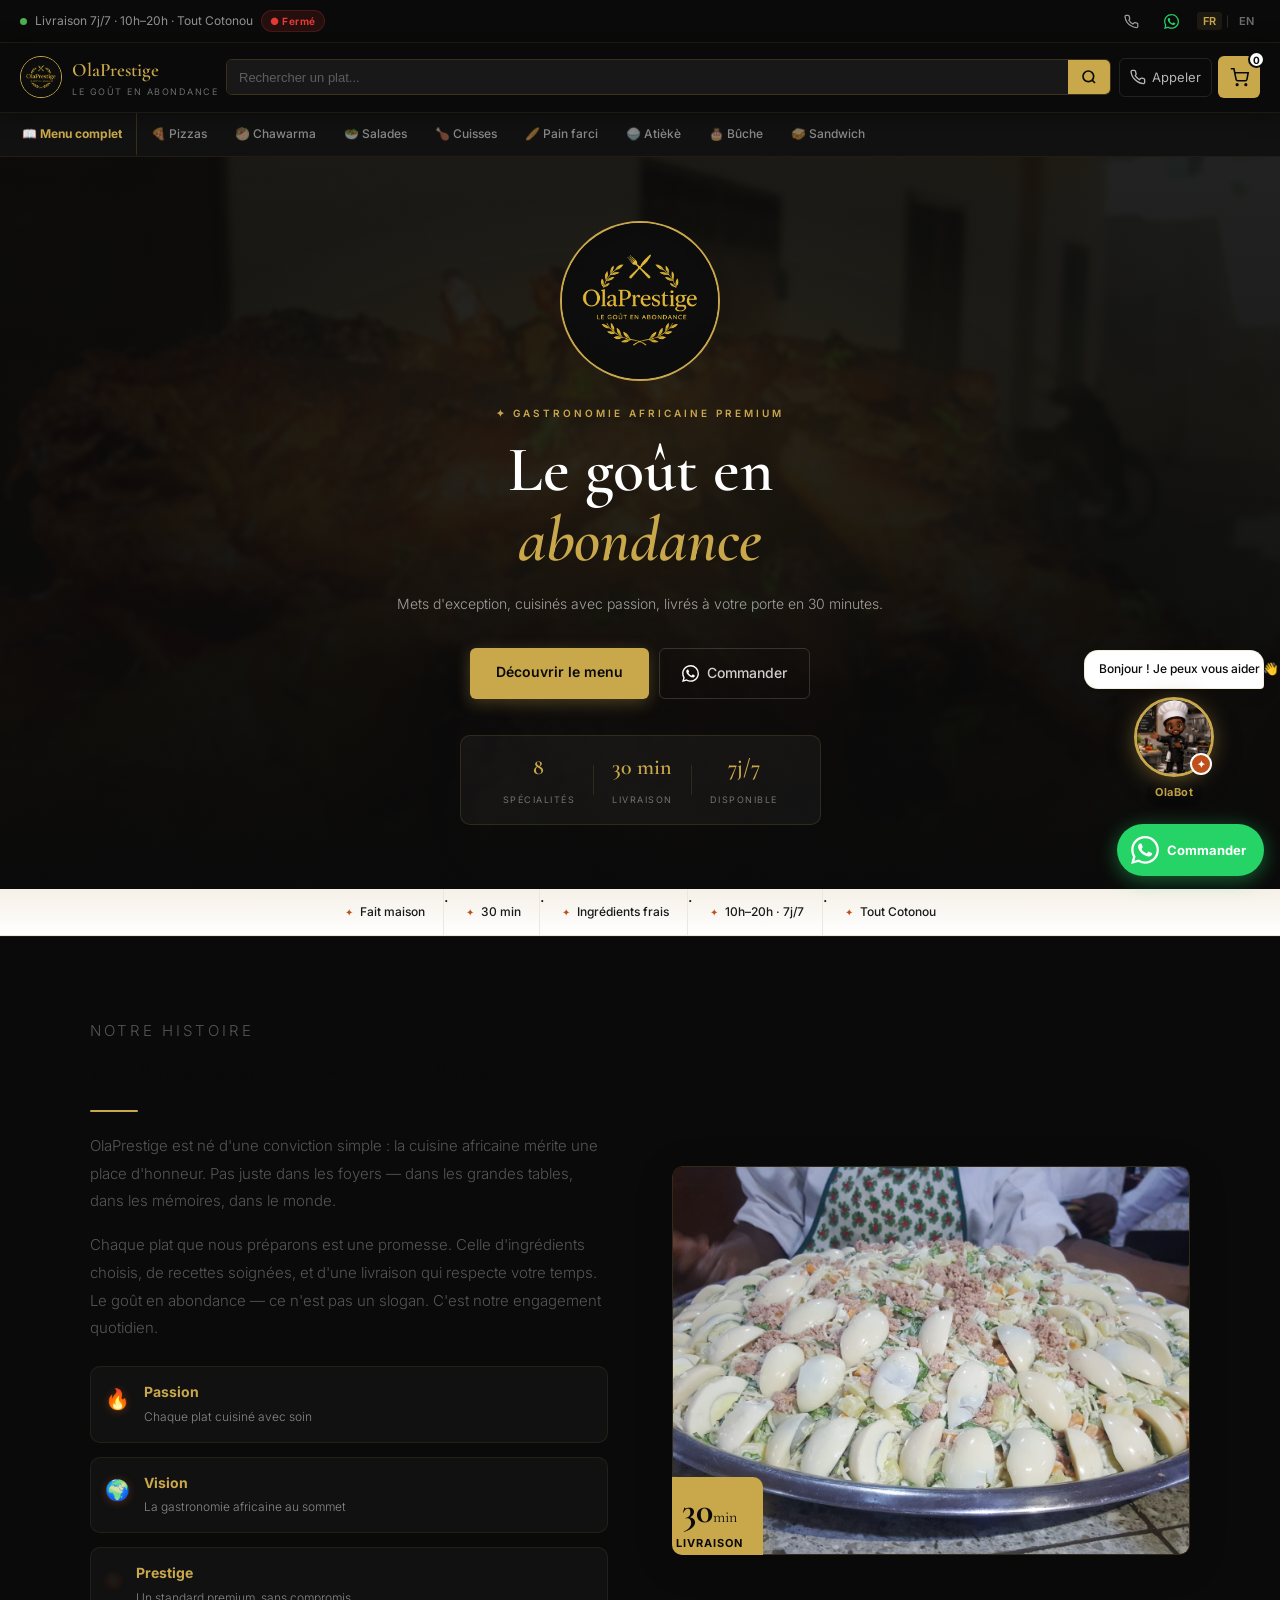
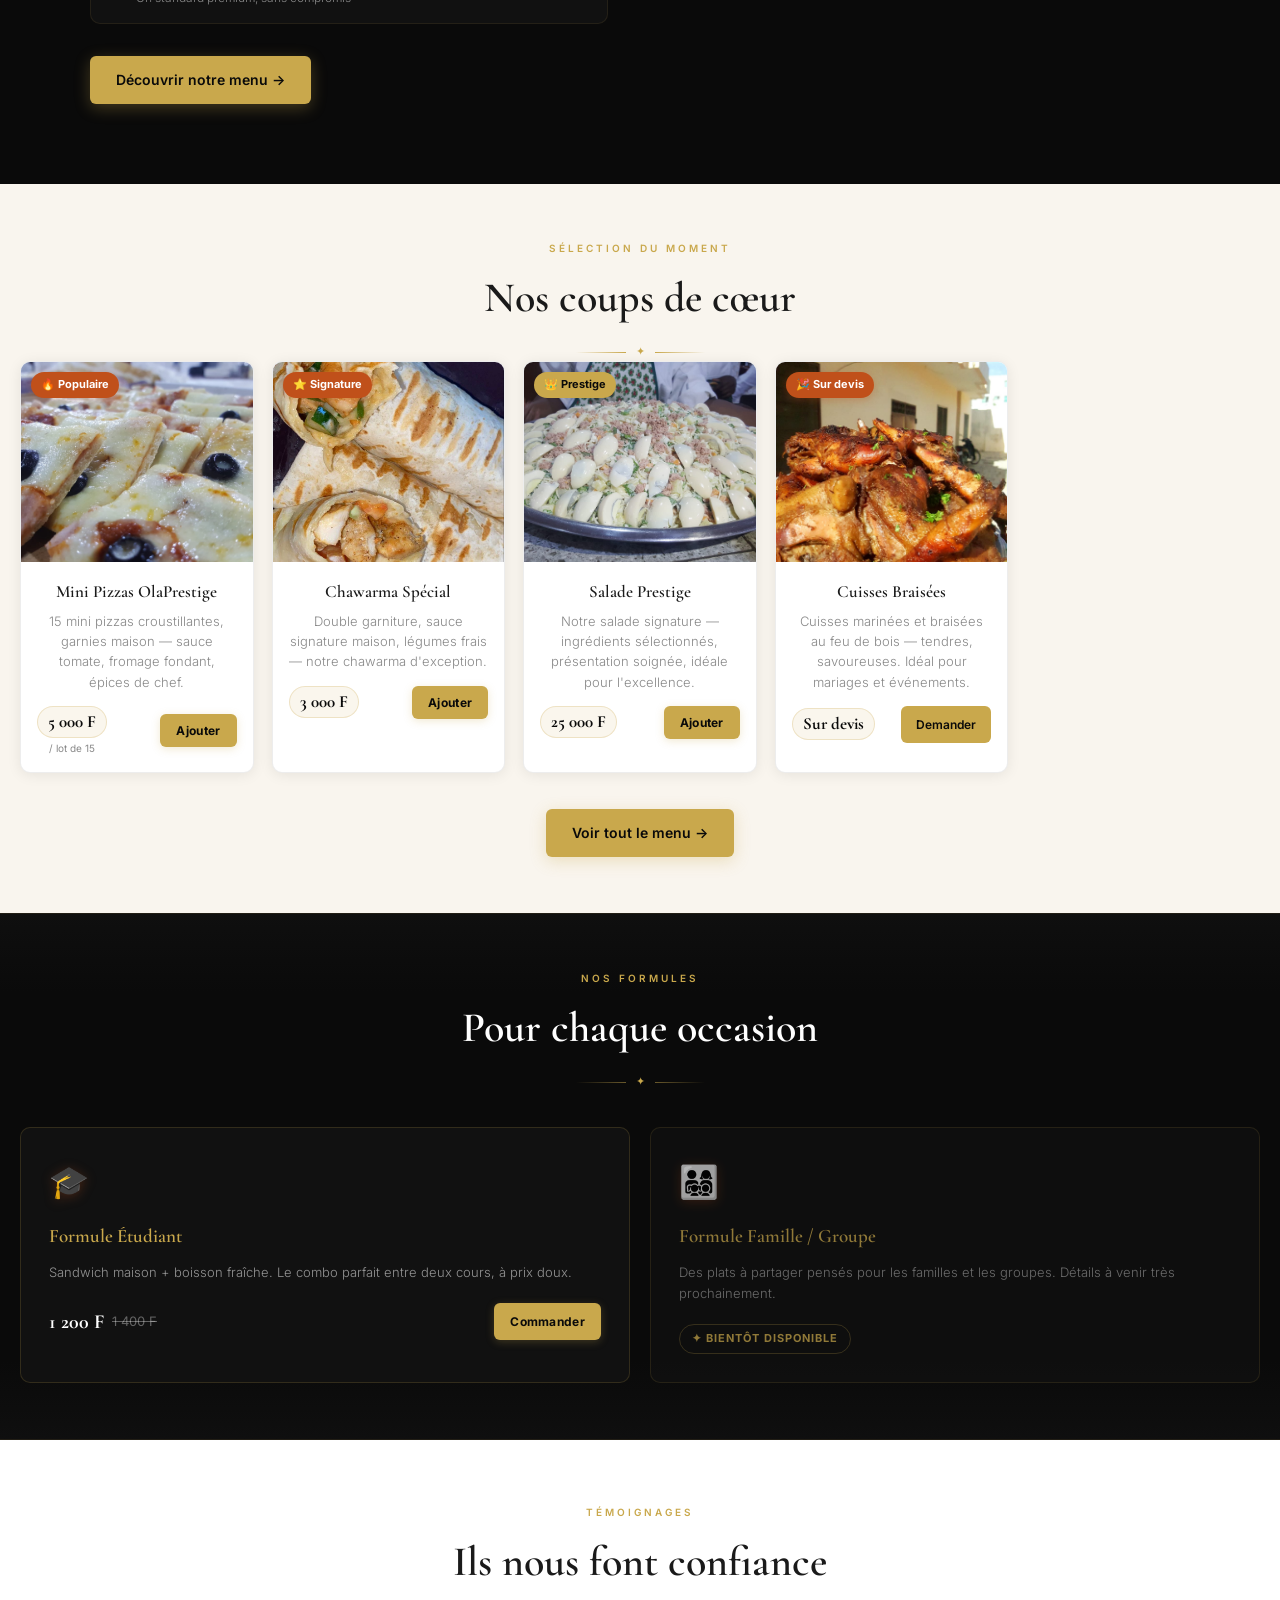
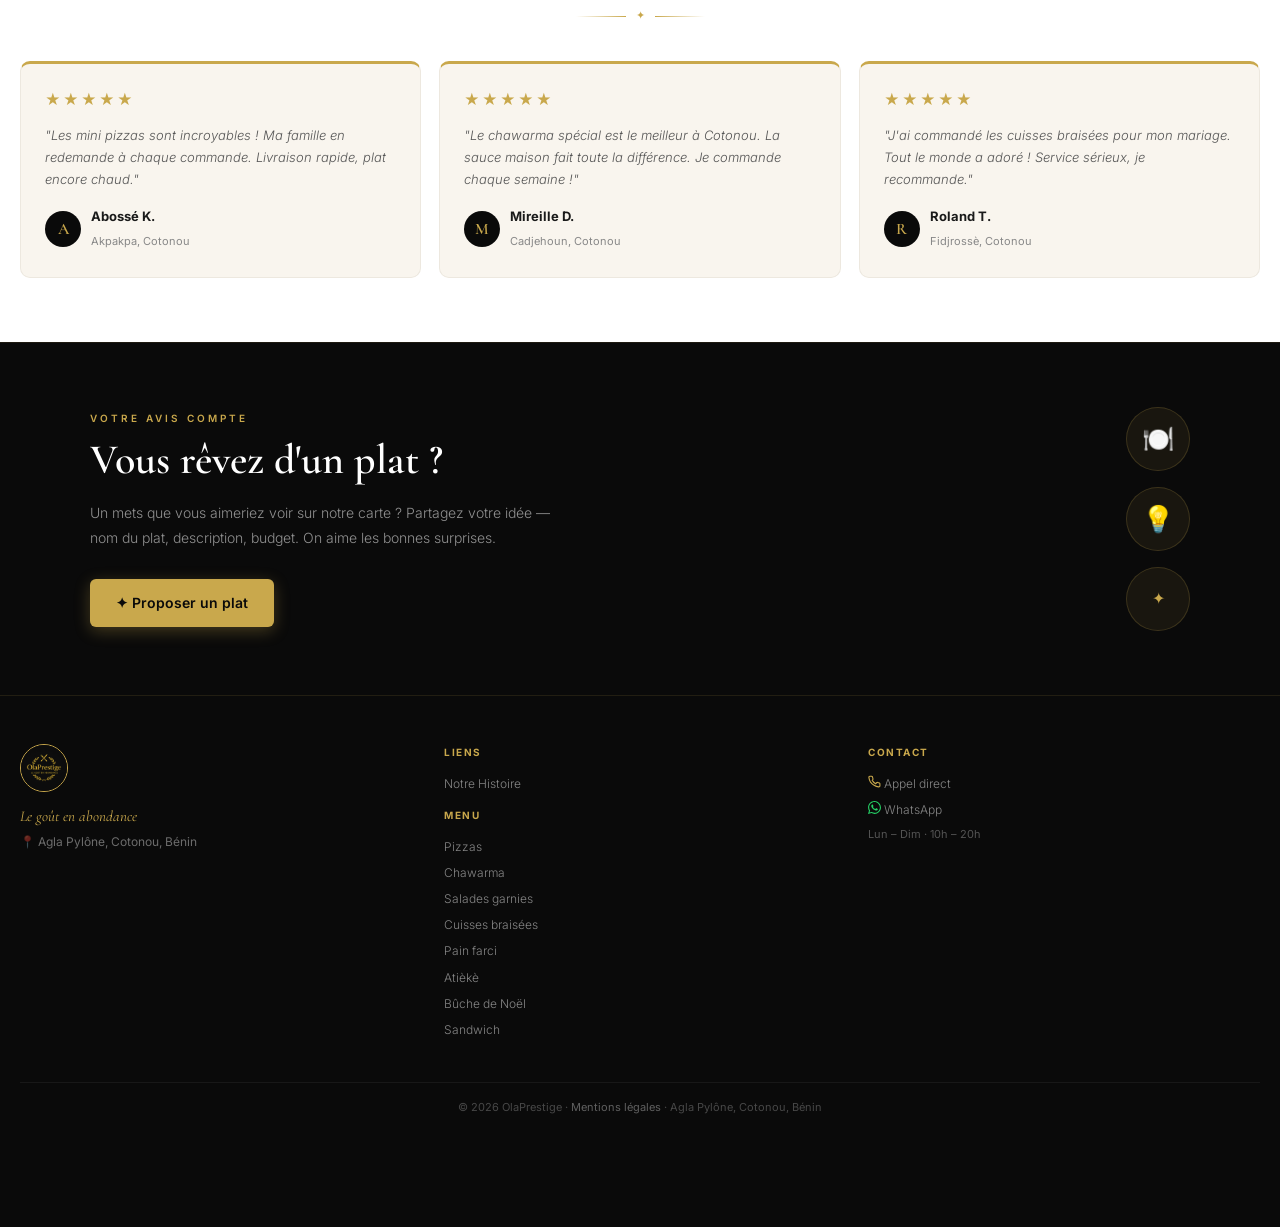
==== index.html @ 3965fa1d "Add files via upload" ====
<!DOCTYPE html>
<html lang="fr">
<head>
<meta charset="UTF-8">
<meta name="viewport" content="width=device-width, initial-scale=1.0">
<title>OlaPrestige — Livraison de Mets Premium à Cotonou | Le Goût en Abondance</title>
<meta name="description" content="OlaPrestige : restauration premium et livraison rapide à Cotonou (Agla Pylône). Pizzas, chawarma, salades, atièkè, cuisses braisées. Livraison 30 min, 10h–20h, 7j/7.">
<meta name="keywords" content="livraison nourriture Cotonou, restaurant Cotonou, pizza Cotonou, chawarma Cotonou, atièkè Cotonou, traiteur Bénin, OlaPrestige">
<meta name="author" content="OlaPrestige">
<meta name="robots" content="index, follow">
<link rel="canonical" href="https://olaprestige.netlify.app/">

<!-- Open Graph -->
<meta property="og:title" content="OlaPrestige — Le Goût en Abondance">
<meta property="og:description" content="Livraison de mets premium à Cotonou. Pizzas, chawarma, salades, atièkè et plus. Livraison 30 min, 7j/7.">
<meta property="og:image" content="https://olaprestige.netlify.app/logo.png">
<meta property="og:url" content="https://olaprestige.netlify.app/">
<meta property="og:type" content="restaurant">
<meta property="og:locale" content="fr_BJ">

<!-- Twitter Card -->
<meta name="twitter:card" content="summary_large_image">
<meta name="twitter:title" content="OlaPrestige — Le Goût en Abondance">
<meta name="twitter:description" content="Livraison de mets premium à Cotonou, 7j/7.">
<meta name="twitter:image" content="https://olaprestige.netlify.app/logo.png">

<link rel="icon" href="logo.png">

<!-- Schema.org — Restaurant / LocalBusiness -->
<script type="application/ld+json">
{
  "@context": "https://schema.org",
  "@type": "Restaurant",
  "name": "OlaPrestige",
  "image": "https://olaprestige.netlify.app/logo.png",
  "url": "https://olaprestige.netlify.app/",
  "telephone": "+2290152372275",
  "servesCuisine": ["Africaine", "Béninoise", "Fast food", "Pâtisserie"],
  "priceRange": "900 F - 25000 F",
  "address": {
    "@type": "PostalAddress",
    "streetAddress": "Agla Pylône",
    "addressLocality": "Cotonou",
    "addressCountry": "BJ"
  },
  "openingHoursSpecification": {
    "@type": "OpeningHoursSpecification",
    "dayOfWeek": ["Monday","Tuesday","Wednesday","Thursday","Friday","Saturday","Sunday"],
    "opens": "10:00",
    "closes": "20:00"
  },
  "menu": "https://olaprestige.netlify.app/#catalogue",
  "acceptsReservations": "False",
  "slogan": "Le goût en abondance"
}
</script>
<link href="https://fonts.googleapis.com/css2?family=Cormorant+Garamond:ital,wght@0,500;0,600;0,700;1,500;1,600&family=Inter:wght@300;400;500;600&display=swap" rel="stylesheet">
<link rel="stylesheet" href="style.css">
</head>
<body data-page="home">

<!-- TOPBAR -->
<div class="topbar">
  <div class="topbar-left">
    <span class="live-dot"></span>
    <span>Livraison 7j/7 · 10h–20h · Tout Cotonou</span>
    <span class="status-pill" id="statusPill"></span>
  </div>
  <div class="topbar-right">
    <a href="tel:+2290141239272" class="t-icon" title="Appeler" aria-label="Appeler OlaPrestige">
      <svg width="15" height="15" viewBox="0 0 24 24" fill="none" stroke="currentColor" stroke-width="2" stroke-linecap="round"><path d="M22 16.92v3a2 2 0 0 1-2.18 2 19.79 19.79 0 0 1-8.63-3.07A19.5 19.5 0 0 1 4.69 13.1a19.79 19.79 0 0 1-3.07-8.67A2 2 0 0 1 3.4 2.18h3a2 2 0 0 1 2 1.72c.127.96.361 1.903.7 2.81a2 2 0 0 1-.45 2.11L7.91 9.91a16 16 0 0 0 6.18 6.18l1.79-1.79a2 2 0 0 1 2.11-.45c.907.339 1.85.573 2.81.7A2 2 0 0 1 22 16.92z"/></svg>
    </a>
    <a href="https://wa.me/2290152372275" target="_blank" class="t-icon" title="WhatsApp" aria-label="Contacter OlaPrestige sur WhatsApp">
      <svg width="15" height="15" viewBox="0 0 24 24" fill="#25D366"><path d="M17.472 14.382c-.297-.149-1.758-.867-2.03-.967-.273-.099-.471-.148-.67.15-.197.297-.767.966-.94 1.164-.173.199-.347.223-.644.075-.297-.15-1.255-.463-2.39-1.475-.883-.788-1.48-1.761-1.653-2.059-.173-.297-.018-.458.13-.606.134-.133.298-.347.446-.52.149-.174.198-.298.298-.497.099-.198.05-.371-.025-.52-.075-.149-.669-1.612-.916-2.207-.242-.579-.487-.5-.669-.51-.173-.008-.371-.01-.57-.01-.198 0-.52.074-.792.372-.272.297-1.04 1.016-1.04 2.479 0 1.462 1.065 2.875 1.213 3.074.149.198 2.096 3.2 5.077 4.487.709.306 1.262.489 1.694.625.712.227 1.36.195 1.871.118.571-.085 1.758-.719 2.006-1.413.248-.694.248-1.289.173-1.413-.074-.124-.272-.198-.57-.347m-5.421 7.403h-.004a9.87 9.87 0 0 1-5.031-1.378l-.361-.214-3.741.982.998-3.648-.235-.374a9.86 9.86 0 0 1-1.51-5.26c.001-5.45 4.436-9.884 9.888-9.884 2.64 0 5.122 1.03 6.988 2.898a9.825 9.825 0 0 1 2.893 6.994c-.003 5.45-4.437 9.884-9.885 9.884m8.413-18.297A11.815 11.815 0 0 0 12.05 0C5.495 0 .16 5.335.157 11.892c0 2.096.547 4.142 1.588 5.945L.057 24l6.305-1.654a11.882 11.882 0 0 0 5.683 1.448h.005c6.554 0 11.89-5.335 11.893-11.893a11.821 11.821 0 0 0-3.48-8.413z"/></svg>
    </a>
    <div class="lang-sw">
      <button class="lang-btn on" id="btnFR" onclick="setLang('fr')">FR</button>
      <span class="lang-sep">|</span>
      <button class="lang-btn" id="btnEN" onclick="setLang('en')">EN</button>
    </div>
  </div>
</div>


<!-- HEADER -->
<header class="hdr" id="hdr">
  <div class="hdr-in">
    <a href="index.html" class="logo-w">
      <img src="logo.png" alt="Logo OlaPrestige" class="logo-img">
      <div>
        <div class="logo-nm">OlaPrestige</div>
        <div class="logo-tg" data-fr="Le goût en abondance" data-en="Taste in abundance">Le goût en abondance</div>
      </div>
    </a>
    <div class="srch-w">
      <input type="text" class="srch-in" id="srchIn" placeholder="Rechercher un plat..." aria-label="Rechercher un plat">
      <button class="srch-btn" onclick="doSearch()" aria-label="Lancer la recherche">
        <svg width="16" height="16" viewBox="0 0 24 24" fill="none" stroke="currentColor" stroke-width="2.5"><circle cx="11" cy="11" r="8"/><path d="m21 21-4.35-4.35"/></svg>
      </button>
    </div>
    <div class="hdr-acts">
      <a href="tel:+2290141239272" class="call-btn" aria-label="Appeler OlaPrestige">
        <svg width="16" height="16" viewBox="0 0 24 24" fill="none" stroke="currentColor" stroke-width="2" stroke-linecap="round"><path d="M22 16.92v3a2 2 0 0 1-2.18 2 19.79 19.79 0 0 1-8.63-3.07A19.5 19.5 0 0 1 4.69 13.1a19.79 19.79 0 0 1-3.07-8.67A2 2 0 0 1 3.4 2.18h3a2 2 0 0 1 2 1.72c.127.96.361 1.903.7 2.81a2 2 0 0 1-.45 2.11L7.91 9.91a16 16 0 0 0 6.18 6.18l1.79-1.79a2 2 0 0 1 2.11-.45c.907.339 1.85.573 2.81.7A2 2 0 0 1 22 16.92z"/></svg>
        <span data-fr="Appeler" data-en="Call">Appeler</span>
      </a>
      <button class="cart-btn" onclick="openCart()" aria-label="Ouvrir le panier">
        <svg width="19" height="19" viewBox="0 0 24 24" fill="none" stroke="currentColor" stroke-width="2"><circle cx="9" cy="21" r="1"/><circle cx="20" cy="21" r="1"/><path d="M1 1h4l2.68 13.39a2 2 0 0 0 2 1.61h9.72a2 2 0 0 0 2-1.61L23 6H6"/></svg>
        <span class="cart-n" id="cartN">0</span>
      </button>
    </div>
  </div>
</header>


<!-- NAV -->
<nav class="cat-nav" id="catNav">
  <button class="burger-btn" id="burgerBtn" onclick="toggleBurger()" aria-label="Menu navigation">
    <div class="burger-icon">
      <span></span><span></span><span></span>
    </div>
    <span data-fr="Parcourir le menu" data-en="Browse menu">Parcourir le menu</span>
  </button>
  <div class="cat-nav-in" id="catNavIn">
    <a href="menu.html" class="cat-lk cat-lk-home" data-fr="📖 Menu complet" data-en="📖 Full menu">📖 Menu complet</a>
    <a href="menu.html#pizzas"     class="cat-lk" data-fr="🍕 Pizzas"          data-en="🍕 Pizzas">🍕 Pizzas</a>
    <a href="menu.html#chawarma"   class="cat-lk" data-fr="🥙 Chawarma"        data-en="🥙 Shawarma">🥙 Chawarma</a>
    <a href="menu.html#salades"    class="cat-lk" data-fr="🥗 Salades"         data-en="🥗 Salads">🥗 Salades</a>
    <a href="menu.html#cuisses"    class="cat-lk" data-fr="🍗 Cuisses"         data-en="🍗 Braised">🍗 Cuisses</a>
    <a href="menu.html#pain-farci" class="cat-lk" data-fr="🥖 Pain farci"      data-en="🥖 Stuffed">🥖 Pain farci</a>
    <a href="menu.html#atieke"     class="cat-lk" data-fr="🍚 Atièkè"          data-en="🍚 Atièkè">🍚 Atièkè</a>
    <a href="menu.html#buche"      class="cat-lk" data-fr="🎂 Bûche"           data-en="🎂 Yule Log">🎂 Bûche</a>
    <a href="menu.html#sandwich"   class="cat-lk" data-fr="🥪 Sandwich"        data-en="🥪 Sandwich">🥪 Sandwich</a>
  </div>
</nav>

<!-- HERO -->
<section class="hero">
  <div class="hero-bg" style="background-image:url('assets/img/cuisses-braisees/IMG-20260605-WA0001.jpg')"></div>
  <div class="hero-glow"></div>
  <div class="hero-c">
    <img src="logo.png" alt="OlaPrestige - Le goût en abondance" class="hero-logo">
    <p class="hero-ey" data-fr="✦ Gastronomie Africaine Premium" data-en="✦ Premium African Gastronomy">✦ Gastronomie Africaine Premium</p>
    <h1 class="hero-ttl">
      <span data-fr="Le goût en" data-en="Taste in">Le goût en</span>
      <em data-fr="abondance" data-en="abundance">abondance</em>
    </h1>
    <p class="hero-sub" data-fr="Mets d'exception, cuisinés avec passion, livrés à votre porte en 30 minutes." data-en="Exceptional dishes, crafted with passion, delivered to your door in 30 minutes.">Mets d'exception, cuisinés avec passion, livrés à votre porte en 30 minutes.</p>
    <div class="hero-btns">
      <a href="menu.html" class="btn-gold" data-fr="Découvrir le menu" data-en="Explore the menu">Découvrir le menu</a>
      <a href="https://wa.me/2290152372275" target="_blank" class="btn-ghost">
        <svg width="17" height="17" viewBox="0 0 24 24" fill="white"><path d="M17.472 14.382c-.297-.149-1.758-.867-2.03-.967-.273-.099-.471-.148-.67.15-.197.297-.767.966-.94 1.164-.173.199-.347.223-.644.075-.297-.15-1.255-.463-2.39-1.475-.883-.788-1.48-1.761-1.653-2.059-.173-.297-.018-.458.13-.606.134-.133.298-.347.446-.52.149-.174.198-.298.298-.497.099-.198.05-.371-.025-.52-.075-.149-.669-1.612-.916-2.207-.242-.579-.487-.5-.669-.51-.173-.008-.371-.01-.57-.01-.198 0-.52.074-.792.372-.272.297-1.04 1.016-1.04 2.479 0 1.462 1.065 2.875 1.213 3.074.149.198 2.096 3.2 5.077 4.487.709.306 1.262.489 1.694.625.712.227 1.36.195 1.871.118.571-.085 1.758-.719 2.006-1.413.248-.694.248-1.289.173-1.413-.074-.124-.272-.198-.57-.347m-5.421 7.403h-.004a9.87 9.87 0 0 1-5.031-1.378l-.361-.214-3.741.982.998-3.648-.235-.374a9.86 9.86 0 0 1-1.51-5.26c.001-5.45 4.436-9.884 9.888-9.884 2.64 0 5.122 1.03 6.988 2.898a9.825 9.825 0 0 1 2.893 6.994c-.003 5.45-4.437 9.884-9.885 9.884m8.413-18.297A11.815 11.815 0 0 0 12.05 0C5.495 0 .16 5.335.157 11.892c0 2.096.547 4.142 1.588 5.945L.057 24l6.305-1.654a11.882 11.882 0 0 0 5.683 1.448h.005c6.554 0 11.89-5.335 11.893-11.893a11.821 11.821 0 0 0-3.48-8.413z"/></svg>
        <span data-fr="Commander" data-en="Order now">Commander</span>
      </a>
    </div>
    <div class="hero-stats">
      <div class="h-stat"><strong>8</strong><span data-fr="Spécialités" data-en="Specialties">Spécialités</span></div>
      <div class="h-sep"></div>
      <div class="h-stat"><strong>30 min</strong><span data-fr="Livraison" data-en="Delivery">Livraison</span></div>
      <div class="h-sep"></div>
      <div class="h-stat"><strong>7j/7</strong><span data-fr="Disponible" data-en="Available">Disponible</span></div>
    </div>
  </div>
</section>


<!-- TRUST -->
<div class="trust">
  <span class="t-item"><span>✦</span><span data-fr="Fait maison" data-en="Homemade">Fait maison</span></span>
  <span class="t-sep">·</span>
  <span class="t-item"><span>✦</span><span data-fr="30 min" data-en="30 min">30 min</span></span>
  <span class="t-sep">·</span>
  <span class="t-item"><span>✦</span><span data-fr="Ingrédients frais" data-en="Fresh">Ingrédients frais</span></span>
  <span class="t-sep">·</span>
  <span class="t-item"><span>✦</span><span data-fr="10h–20h · 7j/7" data-en="10am–8pm · 7d/7">10h–20h · 7j/7</span></span>
  <span class="t-sep">·</span>
  <span class="t-item"><span>✦</span><span data-fr="Tout Cotonou" data-en="All Cotonou">Tout Cotonou</span></span>
</div>



<!-- NOTRE HISTOIRE -->
<section class="hist-sec">
  <div class="hist-in">
    <div class="hist-text">
      <p class="cat-ey" data-fr="Notre histoire" data-en="Our story">Notre histoire</p>
      <h2 class="hist-ttl" data-fr="Né d'une passion,<br>nourri d'une vision" data-en="Born from passion,<br>nurtured by a vision">Né d'une passion,<br>nourri d'une vision</h2>
      <div class="hist-divider"></div>
      <p class="hist-p" data-fr="OlaPrestige est né d'une conviction simple : la cuisine africaine mérite une place d'honneur. Pas juste dans les foyers — dans les grandes tables, dans les mémoires, dans le monde." data-en="OlaPrestige was born from a simple conviction: African cuisine deserves a place of honor. Not just in homes — at great tables, in memories, across the world.">OlaPrestige est né d'une conviction simple : la cuisine africaine mérite une place d'honneur. Pas juste dans les foyers — dans les grandes tables, dans les mémoires, dans le monde.</p>
      <p class="hist-p" data-fr="Chaque plat que nous préparons est une promesse. Celle d'ingrédients choisis, de recettes soignées, et d'une livraison qui respecte votre temps. Le goût en abondance — ce n'est pas un slogan. C'est notre engagement quotidien." data-en="Every dish we prepare is a promise. Of carefully chosen ingredients, refined recipes, and delivery that respects your time. Taste in abundance — it's not a slogan. It's our daily commitment.">Chaque plat que nous préparons est une promesse. Celle d'ingrédients choisis, de recettes soignées, et d'une livraison qui respecte votre temps. Le goût en abondance — ce n'est pas un slogan. C'est notre engagement quotidien.</p>
      <div class="hist-vals">
        <div class="hist-val">
          <span class="hist-val-icon">🔥</span>
          <div>
            <strong data-fr="Passion" data-en="Passion">Passion</strong>
            <p data-fr="Chaque plat cuisiné avec soin" data-en="Every dish crafted with care">Chaque plat cuisiné avec soin</p>
          </div>
        </div>
        <div class="hist-val">
          <span class="hist-val-icon">🌍</span>
          <div>
            <strong data-fr="Vision" data-en="Vision">Vision</strong>
            <p data-fr="La gastronomie africaine au sommet" data-en="African gastronomy at its peak">La gastronomie africaine au sommet</p>
          </div>
        </div>
        <div class="hist-val">
          <span class="hist-val-icon">✦</span>
          <div>
            <strong data-fr="Prestige" data-en="Prestige">Prestige</strong>
            <p data-fr="Un standard premium, sans compromis" data-en="A premium standard, without compromise">Un standard premium, sans compromis</p>
          </div>
        </div>
      </div>
      <a href="menu.html" class="btn-gold" data-fr="Découvrir notre menu →" data-en="Explore our menu →">Découvrir notre menu →</a>
    </div>
    <div class="hist-img-wrap">
      <img src="assets/img/salades/IMG-20260317-WA0053.jpg" alt="Plat signature OlaPrestige" class="hist-img">
      <div class="hist-img-badge">
        <span class="hist-badge-num">30<small>min</small></span>
        <span class="hist-badge-txt" data-fr="Livraison" data-en="Delivery">Livraison</span>
      </div>
    </div>
  </div>
</section>

<!-- COUPS DE CŒUR -->
<section class="teaser-sec">
  <div class="teaser-in">
    <p class="cat-ey" data-fr="Sélection du moment" data-en="Current selection">Sélection du moment</p>
    <h2 class="cat-ttl" data-fr="Nos coups de cœur" data-en="Our favorites">Nos coups de cœur</h2>
    <div class="cat-div"><span>✦</span></div>

    <div class="p-grid teaser-grid">
<article class="p-card" data-id="pizza1" data-name-fr="Mini Pizzas (lot de 15)" data-name-en="Mini Pizzas (set of 15)" data-price="5000" data-img="assets/img/pizzas/IMG-20260317-WA0045.jpg">
        <div class="card-img">
          <img src="assets/img/pizzas/IMG-20260317-WA0045.jpg" alt="Lot de 15 mini pizzas maison garnies, fromage fondant et sauce tomate" loading="lazy">
          <span class="card-bdg" data-fr="🔥 Populaire" data-en="🔥 Popular">🔥 Populaire</span>
        </div>
        <div class="card-bd">
          <h3 class="card-nm" data-fr="Mini Pizzas OlaPrestige" data-en="OlaPrestige Mini Pizzas">Mini Pizzas OlaPrestige</h3>
          <p class="card-ds" data-fr="15 mini pizzas croustillantes, garnies maison — sauce tomate, fromage fondant, épices de chef." data-en="15 crispy mini pizzas, homemade toppings — tomato sauce, melted cheese, chef's spices.">15 mini pizzas croustillantes, garnies maison — sauce tomate, fromage fondant, épices de chef.</p>
          <div class="card-ft">
            <div><span class="card-pr">5 000 F</span><span class="card-un" data-fr="/ lot de 15" data-en="/ set of 15">/ lot de 15</span></div>
            <button class="btn-add" onclick="addToCart(this)" data-fr="Ajouter" data-en="Add">Ajouter</button>
          </div>
        </div>
      </article>
<article class="p-card" data-id="chaw2" data-name-fr="Chawarma Spécial" data-name-en="Special Shawarma" data-price="3000" data-img="assets/img/chawarma/IMG-20260605-WA0016.jpg">
        <div class="card-img">
          <img src="assets/img/chawarma/IMG-20260605-WA0016.jpg" alt="Chawarma spécial signature avec double garniture" loading="lazy">
          <span class="card-bdg" data-fr="⭐ Signature" data-en="⭐ Signature">⭐ Signature</span>
        </div>
        <div class="card-bd">
          <h3 class="card-nm" data-fr="Chawarma Spécial" data-en="Special Shawarma">Chawarma Spécial</h3>
          <p class="card-ds" data-fr="Double garniture, sauce signature maison, légumes frais — notre chawarma d'exception." data-en="Double filling, homemade signature sauce, fresh vegetables — our exceptional shawarma.">Double garniture, sauce signature maison, légumes frais — notre chawarma d'exception.</p>
          <div class="card-ft">
            <div><span class="card-pr">3 000 F</span></div>
            <button class="btn-add" onclick="addToCart(this)" data-fr="Ajouter" data-en="Add">Ajouter</button>
          </div>
        </div>
      </article>
<article class="p-card" data-id="sal2" data-name-fr="Salade Prestige" data-name-en="Prestige Salad" data-price="25000" data-img="assets/img/salades/IMG-20260317-WA0053.jpg">
        <div class="card-img">
          <img src="assets/img/salades/IMG-20260317-WA0053.jpg" alt="Salade prestige avec garnitures premium présentées en plateau" loading="lazy">
          <span class="card-bdg gold" data-fr="👑 Prestige" data-en="👑 Prestige">👑 Prestige</span>
        </div>
        <div class="card-bd">
          <h3 class="card-nm" data-fr="Salade Prestige" data-en="Prestige Salad">Salade Prestige</h3>
          <p class="card-ds" data-fr="Notre salade signature — ingrédients sélectionnés, présentation soignée, idéale pour l'excellence." data-en="Our signature salad — selected ingredients, refined presentation, ideal for excellence.">Notre salade signature — ingrédients sélectionnés, présentation soignée.</p>
          <div class="card-ft">
            <div><span class="card-pr">25 000 F</span></div>
            <button class="btn-add" onclick="addToCart(this)" data-fr="Ajouter" data-en="Add">Ajouter</button>
          </div>
        </div>
      </article>
<article class="p-card" data-id="cuis1" data-name-fr="Cuisses Braisées" data-name-en="Braised Thighs" data-price="0" data-img="assets/img/cuisses-braisees/IMG-20260605-WA0001.jpg">
        <div class="card-img">
          <img src="assets/img/cuisses-braisees/IMG-20260605-WA0001.jpg" alt="Cuisses de poulet braisées au feu de bois, dorées et fumées" loading="lazy">
          <span class="card-bdg" data-fr="🎉 Sur devis" data-en="🎉 On quote">🎉 Sur devis</span>
        </div>
        <div class="card-bd">
          <h3 class="card-nm" data-fr="Cuisses Braisées" data-en="Braised Thighs">Cuisses Braisées</h3>
          <p class="card-ds" data-fr="Cuisses marinées et braisées au feu de bois — tendres, savoureuses. Idéal pour mariages et événements." data-en="Marinated and wood-fire braised thighs — tender, flavorful. Ideal for weddings and events.">Cuisses marinées et braisées au feu de bois — tendres, savoureuses. Idéal pour mariages et événements.</p>
          <div class="card-ft">
            <div><span class="card-pr" data-fr="Sur devis" data-en="On quote">Sur devis</span></div>
            <a href="https://wa.me/2290152372275?text=Bonjour%2C%20devis%20cuisses%20bra%C3%AEs%C3%A9es" target="_blank" class="btn-ask" data-fr="Demander" data-en="Request">Demander</a>
          </div>
        </div>
      </article>
    </div>

    <a href="menu.html" class="btn-gold teaser-cta" data-fr="Voir tout le menu →" data-en="View full menu →">Voir tout le menu →</a>
  </div>
</section>

<!-- FORMULES -->
<section class="form-sec">
  <div class="form-in">
    <p class="cat-ey" data-fr="Nos formules" data-en="Our combos">Nos formules</p>
    <h2 class="cat-ttl" data-fr="Pour chaque occasion" data-en="For every occasion">Pour chaque occasion</h2>
    <div class="cat-div"><span>✦</span></div>

    <div class="form-grid">
      <!-- FORMULE ÉTUDIANT -->
      <article class="form-card">
        <div class="form-card-icon">🎓</div>
        <h3 class="form-card-ttl" data-fr="Formule Étudiant" data-en="Student Combo">Formule Étudiant</h3>
        <p class="form-card-ds" data-fr="Sandwich maison + boisson fraîche. Le combo parfait entre deux cours, à prix doux." data-en="Homemade sandwich + cold drink. The perfect combo between classes, at a friendly price.">Sandwich maison + boisson fraîche. Le combo parfait entre deux cours, à prix doux.</p>
        <div class="form-card-ft">
          <div class="form-card-price">
            <span class="form-price-now">1 200 F</span>
            <span class="form-price-old">1 400 F</span>
          </div>
          <a href="https://wa.me/2290152372275?text=Bonjour%2C%20je%20veux%20la%20Formule%20%C3%89tudiant%20(Sandwich%20%2B%20boisson)" target="_blank" class="btn-add" data-fr="Commander" data-en="Order">Commander</a>
        </div>
      </article>

      <!-- FORMULE FAMILLE -->
      <article class="form-card form-card-soon">
        <div class="form-card-icon">👨‍👩‍👧‍👦</div>
        <h3 class="form-card-ttl" data-fr="Formule Famille / Groupe" data-en="Family / Group Combo">Formule Famille / Groupe</h3>
        <p class="form-card-ds" data-fr="Des plats à partager pensés pour les familles et les groupes. Détails à venir très prochainement." data-en="Sharing dishes designed for families and groups. Details coming soon.">Des plats à partager pensés pour les familles et les groupes. Détails à venir très prochainement.</p>
        <div class="form-card-ft">
          <span class="form-soon-badge" data-fr="✦ Bientôt disponible" data-en="✦ Coming soon">✦ Bientôt disponible</span>
        </div>
      </article>
    </div>
  </div>
</section>


<!-- AVIS -->
<section class="avis-sec">
  <div class="avis-in">
    <p class="cat-ey" data-fr="Témoignages" data-en="Testimonials">Témoignages</p>
    <h2 class="cat-ttl" data-fr="Ils nous font confiance" data-en="They trust us">Ils nous font confiance</h2>
    <div class="cat-div"><span>✦</span></div>
    <div class="avis-grid">
      <div class="avis-card">
        <div class="avis-stars">★★★★★</div>
        <p class="avis-txt">"Les mini pizzas sont incroyables ! Ma famille en redemande à chaque commande. Livraison rapide, plat encore chaud."</p>
        <div class="avis-auth"><div class="avis-av">A</div><div><strong>Abossé K.</strong><small>Akpakpa, Cotonou</small></div></div>
      </div>
      <div class="avis-card">
        <div class="avis-stars">★★★★★</div>
        <p class="avis-txt">"Le chawarma spécial est le meilleur à Cotonou. La sauce maison fait toute la différence. Je commande chaque semaine !"</p>
        <div class="avis-auth"><div class="avis-av">M</div><div><strong>Mireille D.</strong><small>Cadjehoun, Cotonou</small></div></div>
      </div>
      <div class="avis-card">
        <div class="avis-stars">★★★★★</div>
        <p class="avis-txt">"J'ai commandé les cuisses braisées pour mon mariage. Tout le monde a adoré ! Service sérieux, je recommande."</p>
        <div class="avis-auth"><div class="avis-av">R</div><div><strong>Roland T.</strong><small>Fidjrossè, Cotonou</small></div></div>
      </div>
    </div>
  </div>
</section>



<!-- SUGGESTION ACCUEIL -->
<section class="suggest-home">
  <div class="suggest-home-in">
    <div class="suggest-home-text">
      <p class="cat-ey" data-fr="Votre avis compte" data-en="Your opinion matters">Votre avis compte</p>
      <h2 class="suggest-home-ttl" data-fr="Vous rêvez d'un plat ?" data-en="Dreaming of a dish?">Vous rêvez d'un plat ?</h2>
      <p class="suggest-home-sub" data-fr="Un mets que vous aimeriez voir sur notre carte ? Partagez votre idée — nom du plat, description, budget. On aime les bonnes surprises." data-en="A dish you'd love to see on our menu? Share your idea — dish name, description, budget. We love good surprises.">Un mets que vous aimeriez voir sur notre carte ? Partagez votre idée — nom du plat, description, budget. On aime les bonnes surprises.</p>
      <a href="menu.html#suggest" class="btn-gold suggest-home-btn" data-fr="✦ Proposer un plat" data-en="✦ Suggest a dish">✦ Proposer un plat</a>
    </div>
    <div class="suggest-home-icons">
      <div class="sug-icon">🍽️</div>
      <div class="sug-icon">💡</div>
      <div class="sug-icon">✦</div>
    </div>
  </div>
</section>

<!-- FOOTER -->
<footer class="ftr">
  <div class="ftr-in">
    <div>
      <img src="logo.png" alt="Logo OlaPrestige" class="ftr-logo">
      <p class="ftr-tag" data-fr="Le goût en abondance" data-en="Taste in abundance">Le goût en abondance</p>
      <p class="ftr-addr">📍 Agla Pylône, Cotonou, Bénin</p>
    </div>
    <div class="ftr-col">
      <h5 data-fr="Liens" data-en="Links">Liens</h5>
      <a href="histoire.html" data-fr="Notre Histoire" data-en="Our Story">Notre Histoire</a>
      <h5 style="margin-top:14px" data-fr="Menu" data-en="Menu">Menu</h5>
      <a href="menu.html#pizzas">Pizzas</a>
      <a href="menu.html#chawarma">Chawarma</a>
      <a href="menu.html#salades" data-fr="Salades garnies" data-en="Garnished Salads">Salades garnies</a>
      <a href="menu.html#cuisses" data-fr="Cuisses braisées" data-en="Braised Thighs">Cuisses braisées</a>
      <a href="menu.html#pain-farci" data-fr="Pain farci" data-en="Stuffed Bread">Pain farci</a>
      <a href="menu.html#atieke">Atièkè</a>
      <a href="menu.html#buche" data-fr="Bûche de Noël" data-en="Yule Log">Bûche de Noël</a>
      <a href="menu.html#sandwich">Sandwich</a>
    </div>
    <div class="ftr-col">
      <h5 data-fr="Contact" data-en="Contact">Contact</h5>
      <a href="tel:+2290141239272" class="ftr-cl">
        <svg width="13" height="13" viewBox="0 0 24 24" fill="none" stroke="#C9A84C" stroke-width="2" stroke-linecap="round"><path d="M22 16.92v3a2 2 0 0 1-2.18 2 19.79 19.79 0 0 1-8.63-3.07A19.5 19.5 0 0 1 4.69 13.1a19.79 19.79 0 0 1-3.07-8.67A2 2 0 0 1 3.4 2.18h3a2 2 0 0 1 2 1.72c.127.96.361 1.903.7 2.81a2 2 0 0 1-.45 2.11L7.91 9.91a16 16 0 0 0 6.18 6.18l1.79-1.79a2 2 0 0 1 2.11-.45c.907.339 1.85.573 2.81.7A2 2 0 0 1 22 16.92z"/></svg>
        <span data-fr="Appel direct" data-en="Direct call">Appel direct</span>
      </a>
      <a href="https://wa.me/2290152372275" target="_blank" class="ftr-cl">
        <svg width="13" height="13" viewBox="0 0 24 24" fill="#25D366"><path d="M17.472 14.382c-.297-.149-1.758-.867-2.03-.967-.273-.099-.471-.148-.67.15-.197.297-.767.966-.94 1.164-.173.199-.347.223-.644.075-.297-.15-1.255-.463-2.39-1.475-.883-.788-1.48-1.761-1.653-2.059-.173-.297-.018-.458.13-.606.134-.133.298-.347.446-.52.149-.174.198-.298.298-.497.099-.198.05-.371-.025-.52-.075-.149-.669-1.612-.916-2.207-.242-.579-.487-.5-.669-.51-.173-.008-.371-.01-.57-.01-.198 0-.52.074-.792.372-.272.297-1.04 1.016-1.04 2.479 0 1.462 1.065 2.875 1.213 3.074.149.198 2.096 3.2 5.077 4.487.709.306 1.262.489 1.694.625.712.227 1.36.195 1.871.118.571-.085 1.758-.719 2.006-1.413.248-.694.248-1.289.173-1.413-.074-.124-.272-.198-.57-.347m-5.421 7.403h-.004a9.87 9.87 0 0 1-5.031-1.378l-.361-.214-3.741.982.998-3.648-.235-.374a9.86 9.86 0 0 1-1.51-5.26c.001-5.45 4.436-9.884 9.888-9.884 2.64 0 5.122 1.03 6.988 2.898a9.825 9.825 0 0 1 2.893 6.994c-.003 5.45-4.437 9.884-9.885 9.884m8.413-18.297A11.815 11.815 0 0 0 12.05 0C5.495 0 .16 5.335.157 11.892c0 2.096.547 4.142 1.588 5.945L.057 24l6.305-1.654a11.882 11.882 0 0 0 5.683 1.448h.005c6.554 0 11.89-5.335 11.893-11.893a11.821 11.821 0 0 0-3.48-8.413z"/></svg>
        WhatsApp
      </a>
      <p class="ftr-hrs" data-fr="Lun – Dim · 10h – 20h" data-en="Mon – Sun · 10am – 8pm">Lun – Dim · 10h – 20h</p>
    </div>
  </div>
  <div class="ftr-bot">© 2026 OlaPrestige · <a href="legal.html" style="color:rgba(255,255,255,0.35);text-decoration:none;">Mentions légales</a> · Agla Pylône, Cotonou, Bénin</div>
</footer>


<!-- PANIER OVERLAY -->
<div class="cart-ov" id="cartOv" onclick="closeCart()"></div>

<!-- PANIER PANEL -->
<div class="cart-pn" id="cartPn">
  <div class="cart-hd">
    <h3 data-fr="Mon Panier" data-en="My Cart">Mon Panier</h3>
    <button class="cart-x" onclick="closeCart()" aria-label="Fermer le panier">✕</button>
  </div>
  <div class="cart-bd" id="cartBd">
    <div class="cart-empty" id="cartEmpty">
      <p data-fr="Votre panier est vide" data-en="Your cart is empty">Votre panier est vide</p>
      <small data-fr="Ajoutez des plats pour commencer" data-en="Add dishes to get started">Ajoutez des plats pour commencer</small>
    </div>
    <div id="cartItems"></div>
  </div>
  <div class="cart-ft" id="cartFt" style="display:none">
    <div class="c-row"><span data-fr="Sous-total" data-en="Subtotal">Sous-total</span><span id="cartSub">0 F</span></div>
    <div class="c-row"><span data-fr="Livraison" data-en="Delivery">Livraison</span><span data-fr="Selon votre quartier" data-en="Based on your area">Selon votre quartier</span></div>
    <div class="c-total"><strong data-fr="Total estimé" data-en="Estimated total">Total estimé</strong><strong id="cartTot">0 F</strong></div>
    <button class="btn-checkout" onclick="openCheckout()" data-fr="Valider la commande →" data-en="Place order →">Valider la commande →</button>
  </div>
</div>

<!-- MODAL COMMANDE -->
<div class="modal-ov" id="modalOv">
  <div class="modal">
    <div class="modal-hd">
      <h3 data-fr="Votre commande" data-en="Your order">Votre commande</h3>
      <button class="modal-x" onclick="closeCheckout()" aria-label="Fermer la fenêtre de commande">✕</button>
    </div>
    <div class="modal-bd">
      <div class="m-sum" id="mSum"></div>
      <div class="fg"><label data-fr="Nom complet *" data-en="Full name *">Nom complet *</label><input type="text" id="cName" placeholder="Ex: Kofi Mensah"></div>
      <div class="fg"><label data-fr="Quartier / Zone *" data-en="Neighborhood *">Quartier / Zone *</label><input type="text" id="cZone" placeholder="Ex: Akpakpa, Cadjehoun..."></div>
      <div class="fg"><label data-fr="Téléphone *" data-en="Phone *">Téléphone *</label><input type="tel" id="cPhone" placeholder="+229 01 XX XX XX XX"></div>
      <div class="fg"><label data-fr="Note (optionnel)" data-en="Note (optional)">Note (optionnel)</label><textarea id="cNote" placeholder="Instructions spéciales..."></textarea></div>
      <div class="m-info" data-fr="💳 Paiement à la livraison ou Mobile Money" data-en="💳 Pay on delivery or Mobile Money">💳 Paiement à la livraison ou Mobile Money</div>
      <button class="btn-wa" onclick="sendOrder()">
        <svg width="18" height="18" viewBox="0 0 24 24" fill="white"><path d="M17.472 14.382c-.297-.149-1.758-.867-2.03-.967-.273-.099-.471-.148-.67.15-.197.297-.767.966-.94 1.164-.173.199-.347.223-.644.075-.297-.15-1.255-.463-2.39-1.475-.883-.788-1.48-1.761-1.653-2.059-.173-.297-.018-.458.13-.606.134-.133.298-.347.446-.52.149-.174.198-.298.298-.497.099-.198.05-.371-.025-.52-.075-.149-.669-1.612-.916-2.207-.242-.579-.487-.5-.669-.51-.173-.008-.371-.01-.57-.01-.198 0-.52.074-.792.372-.272.297-1.04 1.016-1.04 2.479 0 1.462 1.065 2.875 1.213 3.074.149.198 2.096 3.2 5.077 4.487.709.306 1.262.489 1.694.625.712.227 1.36.195 1.871.118.571-.085 1.758-.719 2.006-1.413.248-.694.248-1.289.173-1.413-.074-.124-.272-.198-.57-.347m-5.421 7.403h-.004a9.87 9.87 0 0 1-5.031-1.378l-.361-.214-3.741.982.998-3.648-.235-.374a9.86 9.86 0 0 1-1.51-5.26c.001-5.45 4.436-9.884 9.888-9.884 2.64 0 5.122 1.03 6.988 2.898a9.825 9.825 0 0 1 2.893 6.994c-.003 5.45-4.437 9.884-9.885 9.884m8.413-18.297A11.815 11.815 0 0 0 12.05 0C5.495 0 .16 5.335.157 11.892c0 2.096.547 4.142 1.588 5.945L.057 24l6.305-1.654a11.882 11.882 0 0 0 5.683 1.448h.005c6.554 0 11.89-5.335 11.893-11.893a11.821 11.821 0 0 0-3.48-8.413z"/></svg>
        <span data-fr="Confirmer via WhatsApp" data-en="Confirm via WhatsApp">Confirmer via WhatsApp</span>
      </button>
    </div>
  </div>
</div>

<!-- TOAST -->
<div class="toast" id="toast"></div>

<script src="main.js"></script>
<script src="olabot.js"></script>
</body>
</html>
---- style.css ----
/* ═══════════ RESET & VARIABLES ═══════════ */
*, *::before, *::after { margin:0; padding:0; box-sizing:border-box; }
html, body {
  width:100%;
  max-width:100vw;
  overflow-x:hidden;
}
html { scroll-behavior:smooth; }
body { font-family:'Inter',sans-serif; background:#0A0A0A; color:#1A1A1A; line-height:1.6; position:relative; }
a { text-decoration:none; color:inherit; }
img { max-width:100%; display:block; }
button { cursor:pointer; font-family:inherit; border:none; outline:none; }

:root {
  --noir:    #0A0A0A;
  --noir2:   #111111;
  --noir3:   #1C1C1C;
  --or:      #C9A84C;
  --or-lt:   #E8C97A;
  --ivoire:  #F9F5EE;
  --blanc:   #FFFFFF;
  --gris:    #888888;
  --wa:      #25D366;
  --braise:  #C0501A;
  --braise2: #E06020;
  --r:       10px;
  --rsm:     6px;
  --t:       0.2s;
}

/* ═══════════ TOPBAR ═══════════ */
.topbar {
  background: var(--noir);
  display: flex;
  justify-content: space-between;
  align-items: center;
  padding: 7px 20px;
  font-size: 12px;
  color: rgba(255,255,255,0.55);
  border-bottom: 1px solid rgba(201,168,76,0.12);
  flex-wrap: wrap;
  gap: 6px;
}
.topbar-left { display:flex; align-items:center; gap:8px; }
.topbar-right { display:flex; align-items:center; gap:12px; }
.live-dot {
  width:7px; height:7px; border-radius:50%;
  background:#4caf50; flex-shrink:0;
  animation: blink 2s infinite;
}
@keyframes blink { 0%,100%{opacity:1} 50%{opacity:0.4} }
.status-pill {
  padding:2px 8px; border-radius:20px;
  font-size:10px; font-weight:700; letter-spacing:0.5px;
}
.s-open  { background:rgba(76,175,80,0.15); color:#4caf50; border:1px solid rgba(76,175,80,0.3); }
.s-closed{ background:rgba(229,57,53,0.12); color:#e53935; border:1px solid rgba(229,57,53,0.2); }
.t-icon {
  display:flex; align-items:center; justify-content:center;
  width:28px; height:28px; border-radius:50%;
  color:rgba(255,255,255,0.6);
  transition:all var(--t);
}
.t-icon:hover { color:var(--or); background:rgba(201,168,76,0.1); }
.lang-sw { display:flex; align-items:center; gap:4px; }
.lang-btn {
  background:none; border:none; padding:2px 6px;
  font-size:11px; font-weight:600;
  color:rgba(255,255,255,0.4); cursor:pointer;
  border-radius:3px; transition:all var(--t);
}
.lang-btn:hover, .lang-btn.on { color:var(--or); background:rgba(201,168,76,0.1); }
.lang-sep { color:rgba(255,255,255,0.2); font-size:10px; }

/* ═══════════ HEADER ═══════════ */
.hdr {
  background: var(--noir);
  padding: 12px 20px;
  position: sticky; top:0; z-index:100;
  border-bottom: 1px solid rgba(201,168,76,0.1);
  box-shadow: 0 2px 20px rgba(0,0,0,0.4);
}
.hdr-in {
  display: flex;
  align-items: center;
  gap: 8px;
  max-width: 1280px;
  margin: 0 auto;
  width:100%;
}
.logo-w { display:flex; align-items:center; gap:10px; flex-shrink:0; }
.logo-img {
  width:42px; height:42px; border-radius:50%;
  object-fit:cover; border:1.5px solid var(--or);
}
.logo-nm { font-family:'Cormorant Garamond',serif; font-size:19px; font-weight:600; color:var(--or); }
.logo-tg { font-size:9px; color:rgba(255,255,255,0.4); text-transform:uppercase; letter-spacing:1.5px; }
.srch-w {
  flex:1; min-width:0;
  display:flex; border-radius:var(--rsm); overflow:hidden;
  border:1px solid rgba(201,168,76,0.25);
}
.srch-w:focus-within { border-color:var(--or); }
.srch-in {
  flex:1; border:none; outline:none;
  padding:9px 12px; font-size:13px;
  background:#181818; color:var(--blanc);
}
.srch-in::placeholder { color:rgba(255,255,255,0.3); }
.srch-btn {
  background:var(--or); padding:9px 13px;
  color:var(--noir); display:flex; align-items:center;
}
.hdr-acts { display:flex; align-items:center; gap:6px; flex-shrink:0; }
.call-btn {
  display:flex; align-items:center; gap:6px;
  color:rgba(255,255,255,0.7); font-size:13px;
  padding:8px 10px; border-radius:var(--rsm);
  border:1px solid rgba(255,255,255,0.1);
  transition:all var(--t);
  flex-shrink:0;
}
.call-btn:hover { border-color:var(--or); color:var(--or); }
.call-btn span { display:none; }
.cart-btn {
  position:relative;
  background:var(--or); width:42px; height:42px;
  min-width:42px;
  border-radius:var(--rsm);
  display:flex; align-items:center; justify-content:center;
  color:var(--noir); transition:all var(--t);
  flex-shrink:0;
}
.cart-btn:hover { background:var(--or-lt); }
.cart-n {
  position:absolute; top:-5px; right:-5px;
  background:var(--blanc); color:var(--noir);
  font-size:10px; font-weight:700;
  min-width:17px; height:17px; border-radius:50%;
  display:flex; align-items:center; justify-content:center;
  border:2px solid var(--noir);
}

/* ═══════════ NAV ═══════════ */
.cat-nav {
  background:var(--noir2);
  border-bottom:1px solid rgba(201,168,76,0.08);
  position:sticky; top:67px; z-index:99;
}

/* Desktop — barre scrollable */
.cat-nav-in {
  display:flex; max-width:1280px; margin:0 auto; padding:0 8px;
  overflow-x:auto; scrollbar-width:none;
}
.cat-nav-in::-webkit-scrollbar { display:none; }

.cat-lk {
  color:rgba(255,255,255,0.5); padding:11px 14px;
  font-size:12px; font-weight:500; white-space:nowrap;
  border-bottom:2px solid transparent;
  transition:all var(--t); flex-shrink:0;
}
.cat-lk:hover, .cat-lk.on { color:var(--or); border-bottom-color:var(--or); }

/* Burger menu mobile */
.burger-btn {
  display:none;
  background:none; border:none; color:var(--or);
  padding:12px 16px; cursor:pointer;
  align-items:center; gap:8px;
  font-size:13px; font-weight:600;
  width:100%;
}
.burger-icon { display:flex; flex-direction:column; gap:4px; }
.burger-icon span {
  display:block; width:20px; height:2px;
  background:var(--or); border-radius:2px;
  transition:all var(--t);
}
.burger-btn.open .burger-icon span:nth-child(1) { transform:rotate(45deg) translate(4px,4px); }
.burger-btn.open .burger-icon span:nth-child(2) { opacity:0; }
.burger-btn.open .burger-icon span:nth-child(3) { transform:rotate(-45deg) translate(4px,-4px); }

/* Dropdown mobile */
.cat-nav-in.open {
  flex-direction:column;
  padding:6px 0;
  background:var(--noir3);
}
.cat-nav-in.open .cat-lk {
  padding:12px 20px;
  border-bottom:1px solid rgba(201,168,76,0.06);
  border-right:none;
  width:100%;
}
.cat-nav-in.open .cat-lk:last-child { border-bottom:none; }

@media (max-width:767px) {
  .burger-btn { display:flex; }
  .cat-nav-in { display:none; }
  .cat-nav-in.open { display:flex; }
}

/* ═══════════ HERO ═══════════ */
.hero {
  background:var(--noir);
  min-height:480px;
  display:flex; align-items:center; justify-content:center;
  padding:64px 20px;
  text-align:center;
  position:relative;
  overflow:hidden;
}
.hero-bg {
  position:absolute; inset:0;
  background-size:cover;
  background-position:center;
  opacity:0.22;
  filter:blur(2px) saturate(1.1);
  transform:scale(1.05);
}
.hero-glow {
  position:absolute; inset:0; pointer-events:none;
  background:
    radial-gradient(ellipse 60% 50% at 50% 40%, rgba(201,168,76,0.10) 0%, transparent 70%),
    linear-gradient(180deg, rgba(10,10,10,0.55) 0%, rgba(10,10,10,0.75) 50%, var(--noir) 100%);
}
.hero-c { position:relative; z-index:1; max-width:620px; }
.hero-logo {
  width:clamp(110px,18vw,160px); height:clamp(110px,18vw,160px);
  border-radius:50%; object-fit:cover;
  border:2px solid var(--or);
  margin:0 auto 24px;
  animation:glow 3s ease-in-out infinite alternate;
}
@keyframes glow {
  from { box-shadow:0 0 24px rgba(201,168,76,0.2); }
  to   { box-shadow:0 0 52px rgba(201,168,76,0.45), 0 0 0 10px rgba(201,168,76,0.06); }
}
.hero-ey {
  font-size:10px; color:var(--or);
  text-transform:uppercase; letter-spacing:3px; font-weight:600;
  margin-bottom:14px;
}
.hero-ttl {
  font-family:'Cormorant Garamond',serif;
  font-size:clamp(34px,7vw,64px);
  color:var(--blanc); line-height:1.1;
  font-weight:600; margin-bottom:16px;
}
.hero-ttl em { color:var(--or); font-style:italic; display:block; }
.hero-sub {
  color:rgba(255,255,255,0.6);
  font-size:14px; margin-bottom:32px;
  line-height:1.75; font-weight:300;
}
.hero-btns { display:flex; gap:10px; justify-content:center; flex-wrap:wrap; margin-bottom:36px; }
.btn-gold {
  background:var(--or); color:var(--noir);
  padding:13px 26px; border-radius:var(--rsm);
  font-weight:600; font-size:14px;
  transition:all var(--t); display:inline-block;
  box-shadow:0 4px 16px rgba(201,168,76,0.3);
}
.btn-gold:hover { background:var(--or-lt); transform:translateY(-2px); }
.btn-ghost {
  display:inline-flex; align-items:center; gap:8px;
  background:transparent; color:rgba(255,255,255,0.8);
  padding:13px 22px; border-radius:var(--rsm);
  font-size:14px; font-weight:500;
  border:1px solid rgba(255,255,255,0.15);
  transition:all var(--t);
}
.btn-ghost:hover { border-color:var(--or); color:var(--or); }
.hero-stats {
  display:inline-flex; align-items:center;
  background:rgba(255,255,255,0.04);
  border:1px solid rgba(201,168,76,0.15);
  border-radius:var(--r); padding:14px 24px;
}
.h-stat { text-align:center; padding:0 18px; }
.h-stat strong { display:block; font-family:'Cormorant Garamond',serif; font-size:22px; color:var(--or); font-weight:600; }
.h-stat span { font-size:9px; color:rgba(255,255,255,0.4); text-transform:uppercase; letter-spacing:1.5px; }
.h-sep { width:1px; height:30px; background:rgba(201,168,76,0.15); }

/* ═══════════ TRUST BAR ═══════════ */
.trust {
  background:linear-gradient(180deg, #F5F0E8 0%, var(--blanc) 100%);
  display:flex; justify-content:center; flex-wrap:wrap;
  border-bottom:1px solid #EDE8DF;
}
.t-item {
  display:flex; align-items:center; gap:7px;
  padding:13px 18px; font-size:12px; font-weight:500;
  color:#1A1A1A; border-right:1px solid #EDE8DF;
}
.t-item:last-child { border-right:none; }
.t-item span:first-child { color:var(--braise); font-size:10px; }

/* ═══════════ CATALOGUE ═══════════ */
.cat-wrap {
  background:var(--ivoire);
  padding:52px 20px;
  position:relative;
}
.cat-wrap::before {
  content:'';
  display:block;
  height:24px;
  background:linear-gradient(180deg, #EDE8DF 0%, transparent 100%);
  position:absolute; top:0; left:0; right:0;
  pointer-events:none;
}
.cat-hd { text-align:center; margin-bottom:44px; max-width:1280px; margin-left:auto; margin-right:auto; }
.cat-ey { font-size:10px; color:var(--or); text-transform:uppercase; letter-spacing:3px; font-weight:600; margin-bottom:8px; }
.cat-ttl {
  font-family:'Cormorant Garamond',serif;
  font-size:clamp(28px,5vw,42px); color:#1A1A1A;
  font-weight:600; margin-bottom:12px;
}
.cat-div {
  display:flex; align-items:center; justify-content:center; gap:10px;
}
.cat-div::before, .cat-div::after {
  content:''; display:block; height:1px; width:50px;
  background:linear-gradient(to right, transparent, var(--or));
}
.cat-div::after { background:linear-gradient(to left, transparent, var(--or)); }
.cat-div span { color:var(--or); font-size:11px; }

/* ═══════════ SECTION PRODUIT ═══════════ */
.p-sec { max-width:1280px; margin:0 auto 48px; scroll-margin-top:120px; }
.p-sec-hd {
  display:flex; align-items:center; gap:10px;
  margin-bottom:18px; padding-bottom:12px;
  border-bottom:1px solid rgba(201,168,76,0.2);
}
.p-sec-nm {
  font-family:'Cormorant Garamond',serif;
  font-size:21px; font-weight:600; color:#1A1A1A;
}
.p-tag {
  font-size:10px; font-weight:700; letter-spacing:0.8px;
  text-transform:uppercase; padding:3px 9px; border-radius:20px;
  background:rgba(192,80,26,0.1); color:var(--braise);
  border:1px solid rgba(192,80,26,0.25);
}
.p-tag.gold { background:var(--or); color:var(--noir); border-color:var(--or); }

/* ═══════════ GRILLE PRODUITS ═══════════ */
.p-grid {
  display:grid;
  grid-template-columns:repeat(auto-fill, minmax(240px,1fr));
  gap:18px;
}

/* ═══════════ CARD PRODUIT ═══════════ */
.p-card {
  background:var(--blanc);
  border-radius:var(--r);
  border:1px solid rgba(0,0,0,0.07);
  overflow:hidden;
  box-shadow:0 2px 14px rgba(0,0,0,0.08);
  transition:transform var(--t), box-shadow var(--t);
  opacity:0; transform:translateY(16px);
}
.p-card.vis { opacity:1; transform:translateY(0); transition:opacity 0.4s, transform 0.4s, box-shadow var(--t); }
.p-card:hover { transform:translateY(-4px); box-shadow:0 8px 32px rgba(0,0,0,0.14); }
.p-card.vis:hover { transform:translateY(-4px); }

.card-img {
  position:relative; height:200px; overflow:hidden;
}
.card-img img {
  width:100%; height:100%; object-fit:cover;
  transition:transform 0.4s;
}
.p-card:hover .card-img img { transform:scale(1.05); }
.card-bdg {
  position:absolute; top:10px; left:10px;
  background:var(--braise); color:var(--blanc);
  font-size:11px; font-weight:700;
  padding:4px 10px; border-radius:20px;
  box-shadow:0 2px 8px rgba(192,80,26,0.35);
}
.card-bdg.gold { background:var(--or); color:var(--noir); box-shadow:none; }

.card-bd { padding:16px; }
.card-nm {
  font-family:'Cormorant Garamond',serif;
  font-size:17px; font-weight:600; color:#1A1A1A;
  margin-bottom:6px;
}
.card-ds { font-size:13px; color:var(--gris); line-height:1.55; margin-bottom:14px; font-weight:300; }
.card-ft { display:flex; align-items:center; justify-content:space-between; gap:8px; }
.card-pr {
  font-family:'Cormorant Garamond',serif;
  font-size:17px; font-weight:700;
  color:var(--noir);
  background:rgba(201,168,76,0.1);
  border:1px solid rgba(201,168,76,0.25);
  padding:4px 10px; border-radius:20px;
  display:inline-block; line-height:1.3;
}
.card-un { font-size:10px; color:var(--gris); display:block; margin-top:2px; }
.btn-add {
  background:var(--or); color:var(--noir);
  padding:9px 16px; border-radius:var(--rsm);
  font-size:12px; font-weight:700;
  transition:all var(--t); white-space:nowrap;
  display:inline-block; text-align:center;
  box-shadow:0 2px 8px rgba(201,168,76,0.25);
  letter-spacing:0.3px;
}
.btn-add:hover {
  background:var(--or-lt);
  transform:scale(1.04);
  box-shadow:0 4px 14px rgba(201,168,76,0.4);
}
.btn-ask {
  background:var(--or); color:var(--noir);
  padding:9px 15px; border-radius:var(--rsm);
  font-size:12px; font-weight:600;
  transition:all var(--t); white-space:nowrap;
  display:inline-block; text-align:center;
}
.btn-ask:hover { background:var(--or-lt); }

/* ═══════════ AVIS ═══════════ */
.avis-sec { background:var(--blanc); padding:64px 20px; }
.avis-in { max-width:1280px; margin:0 auto; text-align:center; }
.avis-grid {
  display:grid;
  grid-template-columns:repeat(auto-fit, minmax(260px,1fr));
  gap:18px; margin-top:36px; text-align:left;
}
.avis-card {
  background:var(--ivoire); border-radius:var(--r);
  padding:24px; border:1px solid #EDE8DF;
  border-top:3px solid var(--or);
  opacity:0; transform:translateY(14px);
}
.avis-card.vis { opacity:1; transform:translateY(0); transition:opacity 0.4s, transform 0.4s; }
.avis-stars { color:var(--or); font-size:15px; letter-spacing:2px; margin-bottom:12px; }
.avis-txt { font-size:13px; color:#555; line-height:1.7; font-style:italic; margin-bottom:16px; font-weight:300; }
.avis-auth { display:flex; align-items:center; gap:10px; }
.avis-av {
  width:36px; height:36px; border-radius:50%;
  background:var(--noir); color:var(--or);
  display:flex; align-items:center; justify-content:center;
  font-family:'Cormorant Garamond',serif;
  font-size:16px; font-weight:600; flex-shrink:0;
}
.avis-auth strong { display:block; font-size:13px; color:#1A1A1A; }
.avis-auth small  { font-size:11px; color:var(--gris); }

/* ═══════════ COMMENT COMMANDER ═══════════ */
.how { background:var(--noir); padding:64px 20px; text-align:center; border-top:1px solid rgba(201,168,76,0.1); }
.how-ey { font-size:10px; color:var(--or); text-transform:uppercase; letter-spacing:3px; font-weight:600; margin-bottom:8px; }
.how-ttl { font-family:'Cormorant Garamond',serif; font-size:clamp(24px,4vw,38px); color:var(--blanc); font-weight:600; margin-bottom:12px; }
.how-div { display:flex; align-items:center; justify-content:center; gap:10px; margin-bottom:40px; }
.how-div::before, .how-div::after { content:''; display:block; height:1px; width:40px; background:rgba(201,168,76,0.3); }
.how-div span { color:rgba(201,168,76,0.5); font-size:10px; }
.steps {
  display:grid; grid-template-columns:repeat(auto-fit,minmax(180px,1fr));
  gap:2px; max-width:920px; margin:0 auto;
  border:1px solid rgba(201,168,76,0.1); border-radius:var(--r); overflow:hidden;
}
.step {
  background:var(--noir2); padding:32px 20px;
  border-right:1px solid rgba(201,168,76,0.08);
  transition:background var(--t);
}
.step:last-child { border-right:none; }
.step:hover { background:var(--noir3); }
.step-n {
  font-family:'Cormorant Garamond',serif;
  font-size:30px; color:rgba(192,80,26,0.35); font-weight:600;
  margin-bottom:10px; transition:color var(--t);
}
.step:hover .step-n { color:var(--braise2); }
.step h4 { color:var(--or); font-size:13px; font-weight:600; margin-bottom:6px; text-transform:uppercase; letter-spacing:0.5px; }
.step p { font-size:12px; color:rgba(255,255,255,0.5); line-height:1.6; font-weight:300; }

/* ═══════════ FOOTER ═══════════ */
.ftr { background:var(--noir); border-top:1px solid rgba(201,168,76,0.12); padding:48px 20px 0; }
.ftr-in {
  display:grid; grid-template-columns:repeat(auto-fit,minmax(160px,1fr));
  gap:32px; max-width:1280px; margin:0 auto 36px;
}
.ftr-logo { width:48px; height:48px; border-radius:50%; border:1.5px solid var(--or); object-fit:cover; margin-bottom:12px; }
.ftr-tag { font-family:'Cormorant Garamond',serif; font-size:15px; color:var(--or); margin-bottom:4px; font-style:italic; }
.ftr-addr { font-size:12px; color:rgba(255,255,255,0.4); }
.ftr-col h5 { font-size:10px; font-weight:700; color:var(--or); text-transform:uppercase; letter-spacing:1.5px; margin-bottom:14px; }
.ftr-col a { display:block; font-size:12px; color:rgba(255,255,255,0.5); margin-bottom:7px; transition:color var(--t); font-weight:300; }
.ftr-col a:hover { color:var(--or); }
.ftr-cl { display:flex; align-items:center; gap:7px; font-size:12px; color:rgba(255,255,255,0.5); margin-bottom:9px; transition:color var(--t); }
.ftr-cl:hover { color:var(--or); }
.ftr-hrs { font-size:11px; color:rgba(255,255,255,0.3); margin-top:6px; }
.ftr-bot { border-top:1px solid rgba(255,255,255,0.06); text-align:center; padding:16px 0 110px; font-size:11px; color:rgba(255,255,255,0.25); }

/* ═══════════ PANIER ═══════════ */
.cart-ov {
  display:none;
  position:fixed; top:0; left:0; right:0; bottom:0;
  z-index:9000;
  background:rgba(0,0,0,0.6);
}
.cart-ov.on { display:block; }

.cart-pn {
  position:fixed; top:0; right:0; bottom:0;
  z-index:9001;
  width:min(400px,100%);
  background:var(--blanc);
  display:flex; flex-direction:column;
  transform:translateX(100%);
  transition:transform 0.3s ease;
}
.cart-pn.on { transform:translateX(0); }

.cart-hd {
  display:flex; align-items:center; justify-content:space-between;
  padding:18px 20px;
  background:var(--noir);
  flex-shrink:0;
}
.cart-hd h3 { font-family:'Cormorant Garamond',serif; font-size:17px; color:var(--or); font-weight:600; }
.cart-x { background:none; color:rgba(255,255,255,0.7); font-size:19px; width:30px; height:30px; display:flex; align-items:center; justify-content:center; border-radius:50%; transition:background var(--t); }
.cart-x:hover { background:rgba(255,255,255,0.1); color:var(--blanc); }

.cart-bd { flex:1; overflow-y:auto; -webkit-overflow-scrolling:touch; padding:14px; }
.cart-empty { text-align:center; padding:48px 20px; }
.cart-empty p { font-family:'Cormorant Garamond',serif; font-size:17px; color:var(--gris); margin-bottom:5px; }
.cart-empty small { font-size:12px; color:#ccc; }

.c-item { display:flex; gap:10px; align-items:flex-start; padding:12px 0; border-bottom:1px solid #f2f2f2; }
.c-item-img { width:56px; height:56px; border-radius:var(--rsm); object-fit:cover; flex-shrink:0; }
.c-item-inf { flex:1; }
.c-item-nm { font-size:13px; font-weight:600; color:#1A1A1A; margin-bottom:3px; }
.c-item-pr { font-size:14px; font-weight:700; color:#1A1A1A; font-family:'Cormorant Garamond',serif; }
.c-item-qty { display:flex; align-items:center; gap:7px; margin-top:7px; }
.qty-b {
  width:26px; height:26px; border-radius:50%;
  border:1px solid #EDE8DF; background:var(--blanc);
  color:#1A1A1A; font-size:15px; font-weight:700;
  display:flex; align-items:center; justify-content:center;
  cursor:pointer; transition:all var(--t);
}
.qty-b:hover { background:var(--or); color:var(--noir); border-color:var(--or); }
.qty-n { font-size:13px; font-weight:600; min-width:18px; text-align:center; }
.c-item-rm { background:none; color:#ccc; font-size:15px; padding:3px; cursor:pointer; transition:color var(--t); }
.c-item-rm:hover { color:#e53935; }

.cart-ft { padding:18px 20px; background:#fafafa; border-top:1px solid #eee; flex-shrink:0; }
.c-row { display:flex; justify-content:space-between; font-size:13px; color:var(--gris); margin-bottom:7px; }
.c-total { display:flex; justify-content:space-between; font-size:16px; color:#1A1A1A; padding-top:9px; margin-top:3px; border-top:1px solid #e5e5e5; }
.btn-checkout {
  width:100%; margin-top:14px;
  background:var(--noir); color:var(--or);
  padding:13px; border-radius:var(--rsm);
  font-size:14px; font-weight:600; cursor:pointer;
  letter-spacing:0.4px; transition:all var(--t);
}
.btn-checkout:hover { background:var(--noir3); }

/* ═══════════ MODAL COMMANDE ═══════════ */
.modal-ov {
  display:none;
  position:fixed; top:0; left:0; right:0; bottom:0;
  z-index:9002;
  background:rgba(0,0,0,0.65);
  align-items:center; justify-content:center;
  padding:14px;
}
.modal-ov.on { display:flex; }
.modal {
  background:var(--blanc);
  border-radius:var(--r);
  width:100%; max-width:460px;
  max-height:90vh; overflow-y:auto;
  box-shadow:0 20px 60px rgba(0,0,0,0.4);
  animation:pop 0.22s ease;
}
@keyframes pop { from{opacity:0;transform:scale(0.96)} to{opacity:1;transform:scale(1)} }
.modal-hd {
  display:flex; align-items:center; justify-content:space-between;
  padding:18px 22px; background:var(--noir);
  border-radius:var(--r) var(--r) 0 0; flex-shrink:0;
}
.modal-hd h3 { font-family:'Cormorant Garamond',serif; font-size:18px; color:var(--or); font-weight:600; }
.modal-x { background:none; color:rgba(255,255,255,0.6); font-size:18px; width:30px; height:30px; display:flex; align-items:center; justify-content:center; border-radius:50%; transition:background var(--t); }
.modal-x:hover { background:rgba(255,255,255,0.1); color:var(--blanc); }
.modal-bd { padding:22px; }
.m-sum { background:var(--ivoire); border-radius:var(--rsm); padding:13px; margin-bottom:18px; border-left:3px solid var(--or); font-size:13px; }
.m-row { display:flex; justify-content:space-between; padding:3px 0; color:#555; }
.m-tot { display:flex; justify-content:space-between; padding-top:7px; margin-top:7px; border-top:1px dashed #EDE8DF; font-weight:700; color:#1A1A1A; font-family:'Cormorant Garamond',serif; font-size:15px; }
.fg { margin-bottom:14px; }
.fg label { display:block; font-size:11px; font-weight:600; color:#1A1A1A; margin-bottom:5px; text-transform:uppercase; letter-spacing:0.3px; }
.fg input, .fg textarea {
  width:100%; padding:10px 13px;
  border:1px solid #EDE8DF; border-radius:var(--rsm);
  font-size:13px; font-family:'Inter',sans-serif;
  outline:none; transition:border-color var(--t); background:var(--blanc);
}
.fg input:focus, .fg textarea:focus { border-color:var(--or); }
.fg textarea { height:72px; resize:vertical; }
.m-info { background:#fffbf0; border:1px solid rgba(201,168,76,0.3); border-radius:var(--rsm); padding:11px 13px; font-size:12px; color:#7a6000; margin-bottom:14px; }
.btn-wa {
  width:100%; background:var(--wa); color:var(--blanc);
  padding:13px; border-radius:var(--rsm);
  font-size:14px; font-weight:600; cursor:pointer;
  display:flex; align-items:center; justify-content:center; gap:8px;
  transition:all var(--t);
  box-shadow:0 4px 14px rgba(37,211,102,0.25);
}
.btn-wa:hover { background:#20bf5a; }

/* ═══════════ FAB WHATSAPP ═══════════ */
.fab {
  position:fixed; bottom:24px; right:22px; z-index:8999;
  width:54px; height:54px; border-radius:50%;
  background:var(--wa);
  display:flex; align-items:center; justify-content:center;
  box-shadow:0 4px 18px rgba(37,211,102,0.4);
  transition:all var(--t);
  animation:fab-pulse 2.5s ease-in-out infinite;
}
.fab:hover { background:#20bf5a; transform:scale(1.1); animation:none; }
@keyframes fab-pulse {
  0%,100%{ box-shadow:0 4px 18px rgba(37,211,102,0.4); }
  50%{ box-shadow:0 4px 24px rgba(37,211,102,0.65), 0 0 0 7px rgba(37,211,102,0.07); }
}

/* ═══════════ TOAST ═══════════ */
.toast {
  position:fixed; bottom:22px; left:50%; transform:translateX(-50%);
  background:var(--noir); color:var(--or);
  padding:11px 22px; border-radius:30px;
  font-size:13px; font-weight:600;
  border:1px solid rgba(201,168,76,0.2);
  box-shadow:0 6px 24px rgba(0,0,0,0.3); z-index:9999;
  opacity:0; pointer-events:none;
  transition:opacity 0.25s, transform 0.25s;
  white-space:nowrap;
}
.toast.on { opacity:1; transform:translateX(-50%) translateY(-8px); }

/* ═══════════ RESPONSIVE ═══════════ */
@media (min-width:1024px) {
  .p-grid { grid-template-columns:repeat(3,1fr); }
  .steps { grid-template-columns:repeat(4,1fr); }
  .avis-grid { grid-template-columns:repeat(3,1fr); }
  .call-btn span { display:inline; }
}
@media (min-width:640px) and (max-width:1023px) {
  .p-grid { grid-template-columns:repeat(2,1fr); }
  .steps { grid-template-columns:repeat(2,1fr); }
  .avis-grid { grid-template-columns:repeat(2,1fr); }
  .call-btn span { display:inline; }
  .hero-stats { flex-wrap:wrap; justify-content:center; }
}
@media (max-width:639px) {
  .topbar { flex-direction:column; gap:4px; padding:6px 12px; text-align:center; font-size:11px; }
  .topbar-right { justify-content:center; }
  .hdr { padding:10px 12px; }
  .hdr-in { gap:6px; }
  .call-btn { display:none; }
  .srch-in { padding:9px 10px; font-size:12px; }
  .srch-btn { padding:9px 11px; }
  .logo-img { width:38px; height:38px; }
  .logo-nm { font-size:16px; }
  .logo-nm { font-size:17px; }
  .logo-tg { display:none; }
  .hero { padding:36px 14px; min-height:auto; }
  .hero-logo { width:110px; height:110px; }
  .hero-ttl { font-size:28px; }
  .hero-sub { font-size:13px; }
  .hero-btns { flex-direction:column; align-items:center; }
  .btn-gold, .btn-ghost { width:260px; text-align:center; justify-content:center; }
  .hero-stats { display:none; }
  .t-item { padding:10px 12px; font-size:11px; flex-shrink:0; }
  .trust { overflow-x:auto; flex-wrap:nowrap; justify-content:flex-start; scrollbar-width:none; }
  .trust::-webkit-scrollbar { display:none; }
  .cat-wrap { padding:28px 14px; }
  .p-grid { grid-template-columns:1fr; }
  .card-img { height:200px; }
  .steps { grid-template-columns:1fr; gap:2px; }
  .avis-grid { grid-template-columns:1fr; }
  .ftr-in { grid-template-columns:1fr; gap:24px; }
  .how { padding:44px 14px; }
  .cart-pn { width:100%; }
  .fab { bottom:18px; right:14px; width:50px; height:50px; }
}
@media (max-width:380px) {
  .btn-gold, .btn-ghost { width:100%; }
  .hdr-in { gap:6px; }
}
/* ═══════════ FORMULES ═══════════ */
.form-sec {
  background:linear-gradient(180deg, #0F0F0F 0%, var(--noir) 15%, var(--noir) 85%, #0F0F0F 100%);
  padding:56px 20px;
  border-top:1px solid rgba(201,168,76,0.1);
  border-bottom:1px solid rgba(201,168,76,0.1);
}
.form-in { max-width:1280px; margin:0 auto; text-align:center; }
.form-sec .cat-ttl { color:var(--blanc); }
.form-sec .cat-div::before, .form-sec .cat-div::after { background:linear-gradient(to right, transparent, rgba(201,168,76,0.5)); }
.form-sec .cat-div::after { background:linear-gradient(to left, transparent, rgba(201,168,76,0.5)); }

.form-grid {
  display:grid; grid-template-columns:repeat(auto-fit,minmax(260px,1fr));
  gap:20px; margin-top:36px; text-align:left;
}
.form-card {
  background:var(--noir2); border:1px solid rgba(201,168,76,0.18);
  border-radius:var(--r); padding:28px;
  transition:all var(--t);
}
.form-card:hover { border-color:rgba(201,168,76,0.4); transform:translateY(-3px); }
.form-card-soon { opacity:0.7; }
.form-card-icon { font-size:32px; margin-bottom:14px; }
.form-card-ttl { font-family:'Cormorant Garamond',serif; font-size:19px; color:var(--or); font-weight:600; margin-bottom:10px; }
.form-card-icon { filter:drop-shadow(0 2px 6px rgba(192,80,26,0.3)); }
.form-card-ds { font-size:13px; color:rgba(255,255,255,0.55); line-height:1.65; margin-bottom:20px; font-weight:300; }
.form-card-ft { display:flex; align-items:center; justify-content:space-between; gap:10px; flex-wrap:wrap; }
.form-card-price { display:flex; align-items:center; gap:8px; }
.form-price-now { font-family:'Cormorant Garamond',serif; font-size:20px; font-weight:700; color:var(--blanc); }
.form-price-old { font-size:13px; color:rgba(255,255,255,0.35); text-decoration:line-through; }
.form-soon-badge {
  font-size:11px; font-weight:700; letter-spacing:1px; text-transform:uppercase;
  color:var(--or); padding:5px 12px; border:1px solid rgba(201,168,76,0.3); border-radius:20px;
}

/* ═══════════ PROPOSEZ VOTRE PLAT ═══════════ */
.suggest-sec { background:var(--ivoire); padding:64px 20px; }
.suggest-in { max-width:680px; margin:0 auto; text-align:center; }
.suggest-sub { font-size:14px; color:var(--gris); line-height:1.7; margin:16px 0 32px; font-weight:300; }
.suggest-form { text-align:left; background:var(--blanc); border-radius:var(--r); padding:28px; box-shadow:0 2px 14px rgba(0,0,0,0.06); border:1px solid #EDE8DF; }

@media (max-width:639px) {
  .form-sec, .suggest-sec { padding:40px 14px; }
  .form-grid { grid-template-columns:1fr; }
  .suggest-form { padding:20px; }
}

/* ═══════════ MENU BANNER (page menu.html) ═══════════ */
.menu-banner {
  background:var(--noir);
  padding:48px 20px 40px;
  text-align:center;
  border-bottom:1px solid rgba(201,168,76,0.12);
}
.menu-banner-in { max-width:680px; margin:0 auto; }
.menu-banner-ttl {
  font-family:'Cormorant Garamond',serif;
  font-size:clamp(32px,6vw,52px);
  color:var(--blanc); font-weight:600;
  margin:10px 0 12px;
}
.menu-banner-sub { color:rgba(255,255,255,0.6); font-size:14px; font-weight:300; }

/* ═══════════ NAV — lien Accueil/Menu ═══════════ */
.cat-lk-home {
  color:var(--or) !important;
  font-weight:700 !important;
  border-right:1px solid rgba(201,168,76,0.2);
}

/* ═══════════ COUPS DE CŒUR (page index) ═══════════ */
.teaser-sec { background:var(--ivoire); padding:56px 20px; text-align:center; }
.teaser-in { max-width:1280px; margin:0 auto; }
.teaser-grid {
  grid-template-columns:repeat(auto-fill, minmax(220px,1fr));
  margin-bottom:36px;
}
.teaser-cta { display:inline-block; }

@media (max-width:639px) {
  .teaser-sec { padding:36px 14px; }
  .teaser-grid { grid-template-columns:1fr 1fr; gap:12px; }
}
@media (max-width:380px) {
  .teaser-grid { grid-template-columns:1fr; }
}

/* ═══════════ NOTRE HISTOIRE ═══════════ */
.hist-banner {
  background:var(--noir);
  padding:52px 20px 44px;
  text-align:center;
  border-bottom:1px solid rgba(201,168,76,0.12);
}
.hist-banner-in { max-width:680px; margin:0 auto; }
.hist-banner-ttl {
  font-family:'Cormorant Garamond',serif;
  font-size:clamp(36px,6vw,58px);
  color:var(--blanc); font-weight:600;
  margin:10px 0;
}

.hist-sec { background:var(--ivoire); padding:64px 20px; }
.hist-in { max-width:1100px; margin:0 auto; }

.hist-bloc {
  display:grid;
  grid-template-columns:1fr 1fr;
  gap:52px;
  align-items:center;
  margin-bottom:72px;
  padding-bottom:72px;
  border-bottom:1px solid rgba(201,168,76,0.15);
}
.hist-bloc:last-of-type { border-bottom:none; margin-bottom:0; padding-bottom:0; }
.hist-bloc-rev { direction:rtl; }
.hist-bloc-rev > * { direction:ltr; }

.hist-img-wrap {
  border-radius:var(--r);
  overflow:hidden;
  box-shadow:0 8px 40px rgba(0,0,0,0.14);
  aspect-ratio:4/3;
}
.hist-img-wrap img {
  width:100%; height:100%;
  object-fit:cover;
  transition:transform 0.6s ease;
}
.hist-img-wrap:hover img { transform:scale(1.04); }

.hist-text { padding:8px 0; }
.hist-num {
  font-family:'Cormorant Garamond',serif;
  font-size:52px; color:rgba(201,168,76,0.18);
  font-weight:700; line-height:1;
  display:block; margin-bottom:12px;
}
.hist-text h2 {
  font-family:'Cormorant Garamond',serif;
  font-size:clamp(22px,3.5vw,30px);
  color:var(--noir); font-weight:600;
  line-height:1.25; margin-bottom:16px;
}
.hist-text p {
  font-size:15px; color:#555;
  line-height:1.85; font-weight:300;
}

.hist-cta {
  display:flex; gap:14px; justify-content:center;
  flex-wrap:wrap; margin-top:56px;
  padding-top:44px;
  border-top:1px solid rgba(201,168,76,0.2);
}

/* Lien Nav Notre Histoire */
.cat-lk-home2 {
  color:rgba(255,255,255,0.6) !important;
  border-right:1px solid rgba(201,168,76,0.15);
}

/* ═══════════ ANIMATION ENTRÉE PAGE ═══════════ */
/* Appliquée sur un wrapper interne, jamais sur body — sinon ça casse position:fixed des enfants */
.page-fade-in {
  animation: page-in 0.45s ease both;
}
@keyframes page-in {
  from { opacity:0; transform:translateY(10px); }
  to   { opacity:1; transform:translateY(0); }
}

/* ═══════════ BOUTON RETOUR EN HAUT ═══════════ */
.back-top {
  position:fixed; bottom:90px; right:22px;
  z-index:250;
  width:40px; height:40px; border-radius:50%;
  background:var(--noir); color:var(--or);
  border:1px solid rgba(201,168,76,0.3);
  display:flex; align-items:center; justify-content:center;
  font-size:18px; cursor:pointer;
  box-shadow:0 2px 12px rgba(0,0,0,0.2);
  opacity:0; pointer-events:none;
  transition:all 0.25s ease;
}
.back-top.visible { opacity:1; pointer-events:all; }
.back-top:hover { background:var(--or); color:var(--noir); transform:translateY(-2px); }

/* ═══════════ RESPONSIVE HISTOIRE ═══════════ */
@media (max-width:767px) {
  .hist-bloc { grid-template-columns:1fr; gap:24px; direction:ltr; }
  .hist-bloc-rev { direction:ltr; }
  .hist-img-wrap { aspect-ratio:16/9; }
  .hist-num { font-size:36px; }
  .hist-sec { padding:40px 16px; }
}
@media (max-width:639px) {
  .hist-cta { flex-direction:column; align-items:center; }
  .hist-cta a { width:100%; text-align:center; justify-content:center; }
  .back-top { bottom:80px; right:14px; width:36px; height:36px; font-size:15px; }
}

/* ═══════════ NOTRE HISTOIRE ═══════════ */
.hist-sec {
  background: var(--noir);
  padding: 72px 20px;
  border-top: 1px solid rgba(201,168,76,0.1);
}
.hist-in {
  max-width: 1100px; margin: 0 auto;
  display: grid;
  grid-template-columns: 1fr 1fr;
  gap: 64px; align-items: center;
}
.hist-text .cat-ey { margin-bottom: 12px; }
.hist-ttl {
  font-family: 'Cormorant Garamond', serif;
  font-size: clamp(28px, 4vw, 42px);
  color: var(--blanc); font-weight: 600;
  line-height: 1.15; margin-bottom: 20px;
}
.hist-divider {
  width: 48px; height: 2px;
  background: var(--or); margin-bottom: 20px;
  border-radius: 2px;
}
.hist-p {
  font-size: 14px; color: rgba(255,255,255,0.6);
  line-height: 1.85; font-weight: 300;
  margin-bottom: 16px;
}
.hist-vals {
  display: flex; flex-direction: column;
  gap: 14px; margin: 24px 0 32px;
}
.hist-val {
  display: flex; align-items: flex-start; gap: 14px;
  padding: 14px; border-radius: var(--r);
  background: rgba(255,255,255,0.03);
  border: 1px solid rgba(201,168,76,0.1);
  transition: border-color var(--t);
}
.hist-val:hover { border-color: rgba(201,168,76,0.3); }
.hist-val-icon { font-size: 20px; flex-shrink: 0; margin-top: 2px; filter:drop-shadow(0 1px 4px rgba(192,80,26,0.4)); }
.hist-val strong { display: block; color: var(--or); font-size: 14px; margin-bottom: 2px; }
.hist-val p { font-size: 12px; color: rgba(255,255,255,0.5); font-weight: 300; }

.hist-img-wrap {
  position: relative;
}
.hist-img {
  width: 100%; height: 480px;
  object-fit: cover; border-radius: var(--r);
  border: 1px solid rgba(201,168,76,0.2);
  box-shadow: 0 24px 64px rgba(0,0,0,0.4);
}
.hist-img-badge {
  position: absolute; bottom: -16px; left: -16px;
  background: var(--or); color: var(--noir);
  border-radius: var(--r); padding: 16px 20px;
  text-align: center;
  box-shadow: 0 8px 24px rgba(201,168,76,0.3);
}
.hist-badge-num {
  display: block;
  font-family: 'Cormorant Garamond', serif;
  font-size: 36px; font-weight: 700; line-height: 1;
}
.hist-badge-num small { font-size: 16px; font-weight: 400; }
.hist-badge-txt { font-size: 11px; font-weight: 700; text-transform: uppercase; letter-spacing: 1px; }

/* ═══════════ ANIMATION D'ENTRÉE (désactivée sur body) ═══════════ */
/* Note : ne JAMAIS mettre d'animation transform sur body — casse position:fixed sur mobile */

/* ═══════════ SCROLL TO TOP ═══════════ */
.scroll-top {
  position: fixed; bottom: 92px; right: 22px; z-index: 8998;
  width: 42px; height: 42px; border-radius: 50%;
  background: var(--noir3); color: var(--or);
  border: 1px solid rgba(201,168,76,0.3);
  display: flex; align-items: center; justify-content: center;
  cursor: pointer; opacity: 0; pointer-events: none;
  transition: all var(--t);
  box-shadow: 0 2px 12px rgba(0,0,0,0.3);
}
.scroll-top.visible { opacity: 1; pointer-events: all; }
.scroll-top:hover { background: var(--or); color: var(--noir); border-color: var(--or); transform: translateY(-2px); }

/* ═══════════ RESPONSIVE HISTOIRE ═══════════ */
@media (max-width:900px) {
  .hist-in { grid-template-columns: 1fr; gap: 40px; }
  .hist-img-wrap { order: -1; }
  .hist-img { height: 280px; }
  .hist-img-badge { bottom: -12px; left: 12px; }
}
@media (max-width:639px) {
  .hist-sec { padding: 48px 14px; }
  .hist-img { height: 220px; }
  .scroll-top { bottom: 80px; right: 14px; width: 38px; height: 38px; }
}

/* ═══════════ OLABOT v3 — Chef flottant ═══════════ */

/* ─── Chef flottant ─── */
.chef-float {
  position:fixed !important;
  right:16px !important;
  bottom:90px !important;
  top:auto !important;
  left:auto !important;
  z-index:999999 !important;
  display:flex;
  flex-direction:column;
  align-items:center;
  cursor:pointer;
  transition:opacity 0.2s;
  will-change:transform;
}
.chef-float:hover .chef-avatar-wrap { animation-play-state:running; }
.chef-float:hover .chef-img { transform:scale(1.08); }
.chef-float.chat-open { opacity:0.3; pointer-events:none; }

/* Mouvement TRÈS ample — on doit le voir clairement du coin de l'œil */
@keyframes chef-levitate {
  0%   { transform: translateY(0px)   translateX(0px)   rotate(0deg);   }
  20%  { transform: translateY(-30px) translateX(8px)   rotate(-8deg);  }
  40%  { transform: translateY(-45px) translateX(-6px)  rotate(6deg);   }
  60%  { transform: translateY(-30px) translateX(10px)  rotate(-6deg);  }
  80%  { transform: translateY(-12px) translateX(-8px)  rotate(8deg);   }
  100% { transform: translateY(0px)   translateX(0px)   rotate(0deg);   }
}

/* Ombre qui pulse fort au sol — accentue la sensation de décollage */
.chef-float::after {
  content:'';
  display:block;
  width:55px; height:12px;
  background:radial-gradient(ellipse, rgba(0,0,0,0.3) 0%, transparent 75%);
  border-radius:50%;
  margin-top:-6px;
  animation: chef-shadow 4s ease-in-out infinite;
}

@keyframes chef-shadow {
  0%   { transform: scale(1);    opacity:0.55; }
  40%  { transform: scale(0.45); opacity:0.15; }
  60%  { transform: scale(0.5);  opacity:0.18; }
  100% { transform: scale(1);    opacity:0.55; }
}

.chef-avatar-wrap {
  position:relative; width:80px; height:80px;
  animation: chef-levitate 4s ease-in-out infinite;
}
.chef-img {
  width:80px; height:80px;
  border-radius:50%; object-fit:cover; object-position:top;
  border:3px solid var(--or);
  box-shadow:0 4px 20px rgba(201,168,76,0.4), 0 8px 32px rgba(0,0,0,0.2);
}
.chef-badge {
  position:absolute; bottom:2px; right:2px;
  width:22px; height:22px; border-radius:50%;
  background:var(--braise); color:var(--blanc);
  font-size:10px; font-weight:700;
  display:flex; align-items:center; justify-content:center;
  border:2px solid var(--blanc);
}
.chef-label {
  font-size:11px; font-weight:700; color:var(--or);
  background:var(--noir); padding:3px 8px; border-radius:10px;
  margin-top:4px; letter-spacing:0.5px;
  box-shadow:0 2px 8px rgba(0,0,0,0.3);
}

/* Bulle de message */
.chef-bubble {
  background:var(--blanc); color:var(--noir);
  padding:10px 14px; border-radius:14px 14px 4px 14px;
  font-size:12px; font-weight:500; line-height:1.4;
  box-shadow:0 4px 16px rgba(0,0,0,0.15);
  margin-bottom:8px; max-width:180px; text-align:center;
  border:1px solid rgba(201,168,76,0.2);
  white-space:nowrap;
  animation:bubble-appear 0.3s ease;
}
.chef-bubble span { transition:opacity 0.3s; }
@keyframes bubble-appear {
  from { opacity:0; transform:translateY(6px); }
  to   { opacity:1; transform:translateY(0); }
}

/* ─── Panel chat ─── */
.olabot-panel {
  position:fixed !important;
  right:16px !important;
  bottom:220px !important;
  top:auto !important;
  left:auto !important;
  z-index:99998 !important;
  width:min(360px, calc(100vw - 32px));
  background:var(--blanc);
  border-radius:20px;
  box-shadow:0 20px 60px rgba(0,0,0,0.28), 0 0 0 1px rgba(201,168,76,0.12);
  display:flex; flex-direction:column;
  opacity:0; pointer-events:none;
  transform:scale(0.9) translateY(10px);
  transform-origin:bottom right;
  transition:all 0.28s cubic-bezier(.4,0,.2,1);
  overflow:hidden;
  max-height:min(520px, 70vh);
}
.olabot-panel.open {
  opacity:1; pointer-events:all;
  transform:scale(1) translateY(0);
}

/* Header */
.olabot-header {
  display:flex; align-items:center; justify-content:space-between;
  padding:14px 16px;
  background:linear-gradient(135deg, var(--noir) 0%, var(--noir3) 100%);
  border-bottom:1px solid rgba(201,168,76,0.15);
  flex-shrink:0;
}
.olabot-header-info { display:flex; align-items:center; gap:10px; }
.olabot-avatar-img {
  width:38px; height:38px; border-radius:50%;
  object-fit:cover; object-position:top;
  border:2px solid var(--or);
  flex-shrink:0;
}
.olabot-header-info strong { display:block; color:var(--or); font-size:14px; }
.olabot-header-info span { font-size:11px; color:rgba(255,255,255,0.5); display:flex; align-items:center; gap:4px; }
.status-dot {
  width:6px; height:6px; border-radius:50%;
  background:#4caf50; display:inline-block;
  animation:blink 2s infinite;
}
.olabot-close {
  background:none; border:none; color:rgba(255,255,255,0.5);
  font-size:17px; cursor:pointer; width:28px; height:28px;
  display:flex; align-items:center; justify-content:center;
  border-radius:50%; transition:all 0.2s;
}
.olabot-close:hover { background:rgba(255,255,255,0.1); color:var(--blanc); }

/* Messages */
.olabot-messages {
  flex:1; overflow-y:auto; padding:14px;
  display:flex; flex-direction:column; gap:12px;
  scroll-behavior:smooth; background:var(--ivoire);
}
.olabot-messages::-webkit-scrollbar { width:4px; }
.olabot-messages::-webkit-scrollbar-thumb { background:rgba(0,0,0,0.12); border-radius:2px; }

.olabot-msg { display:flex; align-items:flex-end; gap:8px; }
.olabot-msg.user { justify-content:flex-end; }
.olabot-msg.bot  { justify-content:flex-start; }

.msg-avatar {
  width:28px; height:28px; border-radius:50%;
  object-fit:cover; object-position:top;
  border:1.5px solid var(--or); flex-shrink:0;
}

.olabot-bubble {
  max-width:80%; padding:10px 14px;
  border-radius:16px; font-size:13px; line-height:1.6;
}
.olabot-msg.user .olabot-bubble {
  background:var(--noir); color:var(--blanc);
  border-radius:16px 16px 4px 16px;
}
.olabot-msg.bot .olabot-bubble {
  background:var(--blanc); color:var(--noir);
  border:1px solid #efefef;
  border-radius:4px 16px 16px 16px;
  box-shadow:0 1px 4px rgba(0,0,0,0.06);
}
.olabot-bubble.error { background:#fff3f0; border-color:#ffcccc; color:#c0392b; }

/* Typing */
.olabot-bubble.typing {
  display:flex; align-items:center; gap:5px; padding:14px 18px;
}
.olabot-bubble.typing span {
  width:7px; height:7px; border-radius:50%;
  background:var(--gris); display:block;
  animation:typing-dot 1.2s ease-in-out infinite;
}
.olabot-bubble.typing span:nth-child(2) { animation-delay:0.2s; }
.olabot-bubble.typing span:nth-child(3) { animation-delay:0.4s; }
@keyframes typing-dot {
  0%,60%,100%{ transform:translateY(0); opacity:0.4; }
  30%{ transform:translateY(-5px); opacity:1; }
}

/* Suggestions */
.olabot-suggestions {
  display:flex; flex-wrap:wrap; gap:6px;
  padding:10px 14px; background:var(--ivoire);
  border-top:1px solid #efefef; flex-shrink:0;
}
.olabot-suggestions button {
  background:var(--blanc); color:var(--noir);
  border:1px solid #ddd; padding:6px 11px;
  border-radius:20px; font-size:11px; font-weight:500;
  cursor:pointer; transition:all 0.2s; font-family:'Inter',sans-serif;
}
.olabot-suggestions button:hover { background:var(--or); color:var(--noir); border-color:var(--or); }

/* Input */
.olabot-input-wrap {
  display:flex; align-items:center; gap:8px;
  padding:10px 12px; background:var(--blanc);
  border-top:1px solid #efefef; flex-shrink:0;
}
.olabot-input {
  flex:1; border:1.5px solid #e8e8e8; border-radius:20px;
  padding:9px 14px; font-size:13px;
  font-family:'Inter',sans-serif; outline:none;
  transition:border-color 0.2s; background:var(--ivoire);
}
.olabot-input:focus { border-color:var(--braise); }
.olabot-input:disabled { opacity:0.6; }
.olabot-send {
  width:36px; height:36px; border-radius:50%;
  background:var(--braise); color:var(--blanc);
  border:none; cursor:pointer;
  display:flex; align-items:center; justify-content:center;
  transition:all 0.2s; flex-shrink:0;
}
.olabot-send:hover { background:var(--braise2); transform:scale(1.08); }

/* ─── FAB WHATSAPP — repositionné côté droit ─── */
.wa-float {
  position:fixed !important; right:16px !important; bottom:24px !important; top:auto !important; z-index:99997 !important;
  display:flex; align-items:center; gap:8px;
  background:var(--wa); color:var(--blanc);
  padding:12px 18px 12px 14px; border-radius:30px;
  font-size:13px; font-weight:700;
  box-shadow:0 4px 20px rgba(37,211,102,0.45);
  transition:all 0.2s;
  animation:wa-pulse 2.5s ease-in-out infinite;
  text-decoration:none;
}
.wa-float:hover { background:#20bf5a; transform:scale(1.05); animation:none; }
.wa-float-label { white-space:nowrap; }
@keyframes wa-pulse {
  0%,100%{ box-shadow:0 4px 20px rgba(37,211,102,0.45); }
  50%{ box-shadow:0 4px 28px rgba(37,211,102,0.7), 0 0 0 6px rgba(37,211,102,0.08); }
}

/* ─── RESPONSIVE ─── */
@media (max-width:640px) {
  .chef-float {
    right:10px !important;
    bottom:80px !important;
    top:auto !important;
  }
  .chef-img, .chef-avatar-wrap { width:64px; height:64px; }
  .chef-bubble { font-size:11px; max-width:160px; white-space:nowrap; }
  .chef-label { font-size:10px; }
  .olabot-panel {
    right:0 !important;
    left:0 !important;
    bottom:0 !important;
    top:auto !important;
    width:100% !important;
    border-radius:20px 20px 0 0;
    transform:translateY(20px) !important;
    max-height:82vh;
  }
  .olabot-panel.open {
    transform:translateY(0) !important;
  }
  .wa-float {
    right:10px !important;
    bottom:16px !important;
    padding:10px 14px 10px 12px;
    font-size:12px;
  }
  .wa-float-label { display:none; }
}

/* ═══════════ MENTIONS LÉGALES ═══════════ */
.legal-wrap {
  background:var(--ivoire);
  padding:0 0 60px;
}
.legal-in {
  max-width:800px;
  margin:0 auto;
  padding:0 24px;
}
.legal-hero {
  text-align:center;
  padding:60px 0 48px;
  border-bottom:1px solid rgba(201,168,76,0.2);
  margin-bottom:48px;
}
.legal-date {
  font-size:12px;
  color:var(--gris);
  margin-top:14px;
  letter-spacing:0.5px;
}
.legal-sec {
  margin-bottom:40px;
}
.legal-h2 {
  font-family:'Cormorant Garamond',serif;
  font-size:20px;
  color:var(--noir);
  font-weight:600;
  margin-bottom:14px;
  padding-bottom:8px;
  border-bottom:2px solid rgba(201,168,76,0.2);
}
.legal-block {
  background:var(--blanc);
  border-radius:var(--r);
  padding:20px 24px;
  border:1px solid #EDE8DF;
  border-left:4px solid var(--or);
}
.legal-block p {
  font-size:14px;
  color:#444;
  line-height:1.75;
  margin-bottom:10px;
  font-weight:300;
}
.legal-block p:last-child { margin-bottom:0; }
.legal-block strong { color:var(--noir); font-weight:600; }
.legal-ul {
  list-style:none;
  margin:8px 0 10px 0;
  padding:0;
}
.legal-ul li {
  font-size:14px;
  color:#444;
  line-height:1.75;
  font-weight:300;
  padding-left:16px;
  position:relative;
}
.legal-ul li::before {
  content:'✦';
  color:var(--or);
  font-size:9px;
  position:absolute;
  left:0;
  top:4px;
}
.legal-contact {
  text-align:center;
  padding:40px 20px;
  background:var(--noir);
  border-radius:var(--r);
  margin-top:48px;
}
.legal-contact p {
  color:rgba(255,255,255,0.6);
  font-size:14px;
  margin-bottom:20px;
}
.legal-contact .btn-gold {
  display:inline-block;
  background:var(--or);
  color:var(--noir);
  padding:13px 28px;
  border-radius:var(--r-sm);
  font-weight:700;
  font-size:14px;
  text-decoration:none;
  transition:all var(--t);
}
.legal-contact .btn-gold:hover {
  background:var(--or-lt);
  transform:translateY(-2px);
}

@media (max-width:639px) {
  .legal-hero { padding:40px 0 32px; }
  .legal-block { padding:16px; }
  .legal-in { padding:0 14px; }
}

/* ═══════════ SUGGESTION ACCUEIL ═══════════ */
.suggest-home {
  background:var(--noir);
  padding:64px 20px;
  border-top:1px solid rgba(201,168,76,0.1);
}
.suggest-home-in {
  max-width:1100px; margin:0 auto;
  display:flex; align-items:center;
  justify-content:space-between;
  gap:40px;
}
.suggest-home-text { flex:1; }
.suggest-home-ttl {
  font-family:'Cormorant Garamond',serif;
  font-size:clamp(28px,4vw,42px);
  color:var(--blanc); font-weight:600;
  line-height:1.15; margin:10px 0 16px;
}
.suggest-home-sub {
  font-size:14px; color:rgba(255,255,255,0.55);
  line-height:1.8; font-weight:300;
  margin-bottom:28px; max-width:480px;
}
.suggest-home-btn {
  display:inline-block;
  text-decoration:none;
}
.suggest-home-icons {
  display:flex; flex-direction:column;
  gap:16px; align-items:center;
  flex-shrink:0;
}
.sug-icon {
  width:64px; height:64px; border-radius:50%;
  background:rgba(201,168,76,0.08);
  border:1px solid rgba(201,168,76,0.2);
  display:flex; align-items:center; justify-content:center;
  font-size:26px;
  animation:sug-float 3s ease-in-out infinite;
}
.sug-icon:nth-child(2) { animation-delay:1s; }
.sug-icon:nth-child(3) { animation-delay:2s; font-size:16px; color:var(--or); }
@keyframes sug-float {
  0%,100%{ transform:translateY(0); }
  50%{ transform:translateY(-8px); }
}

@media (max-width:639px) {
  .suggest-home { padding:44px 14px; }
  .suggest-home-in { flex-direction:column; gap:28px; }
  .suggest-home-icons { flex-direction:row; }
  .sug-icon { width:52px; height:52px; font-size:20px; }
}
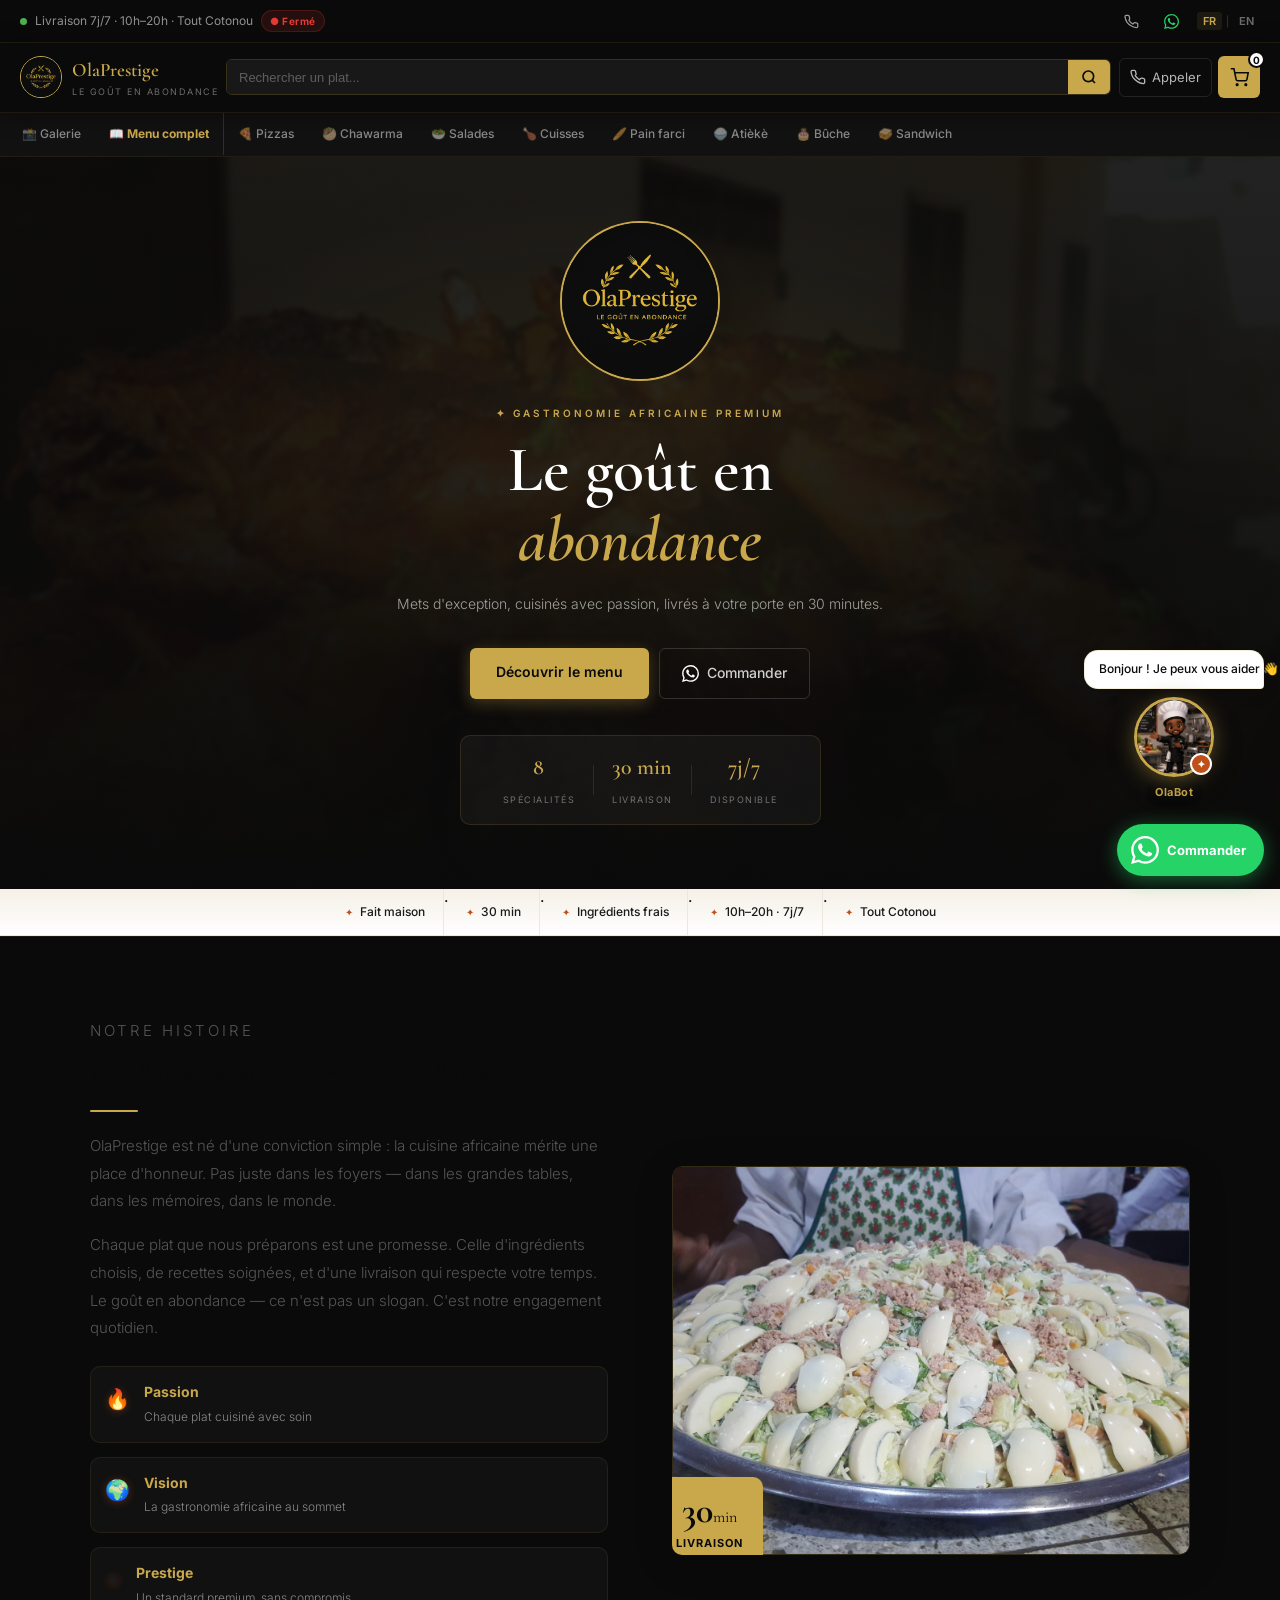
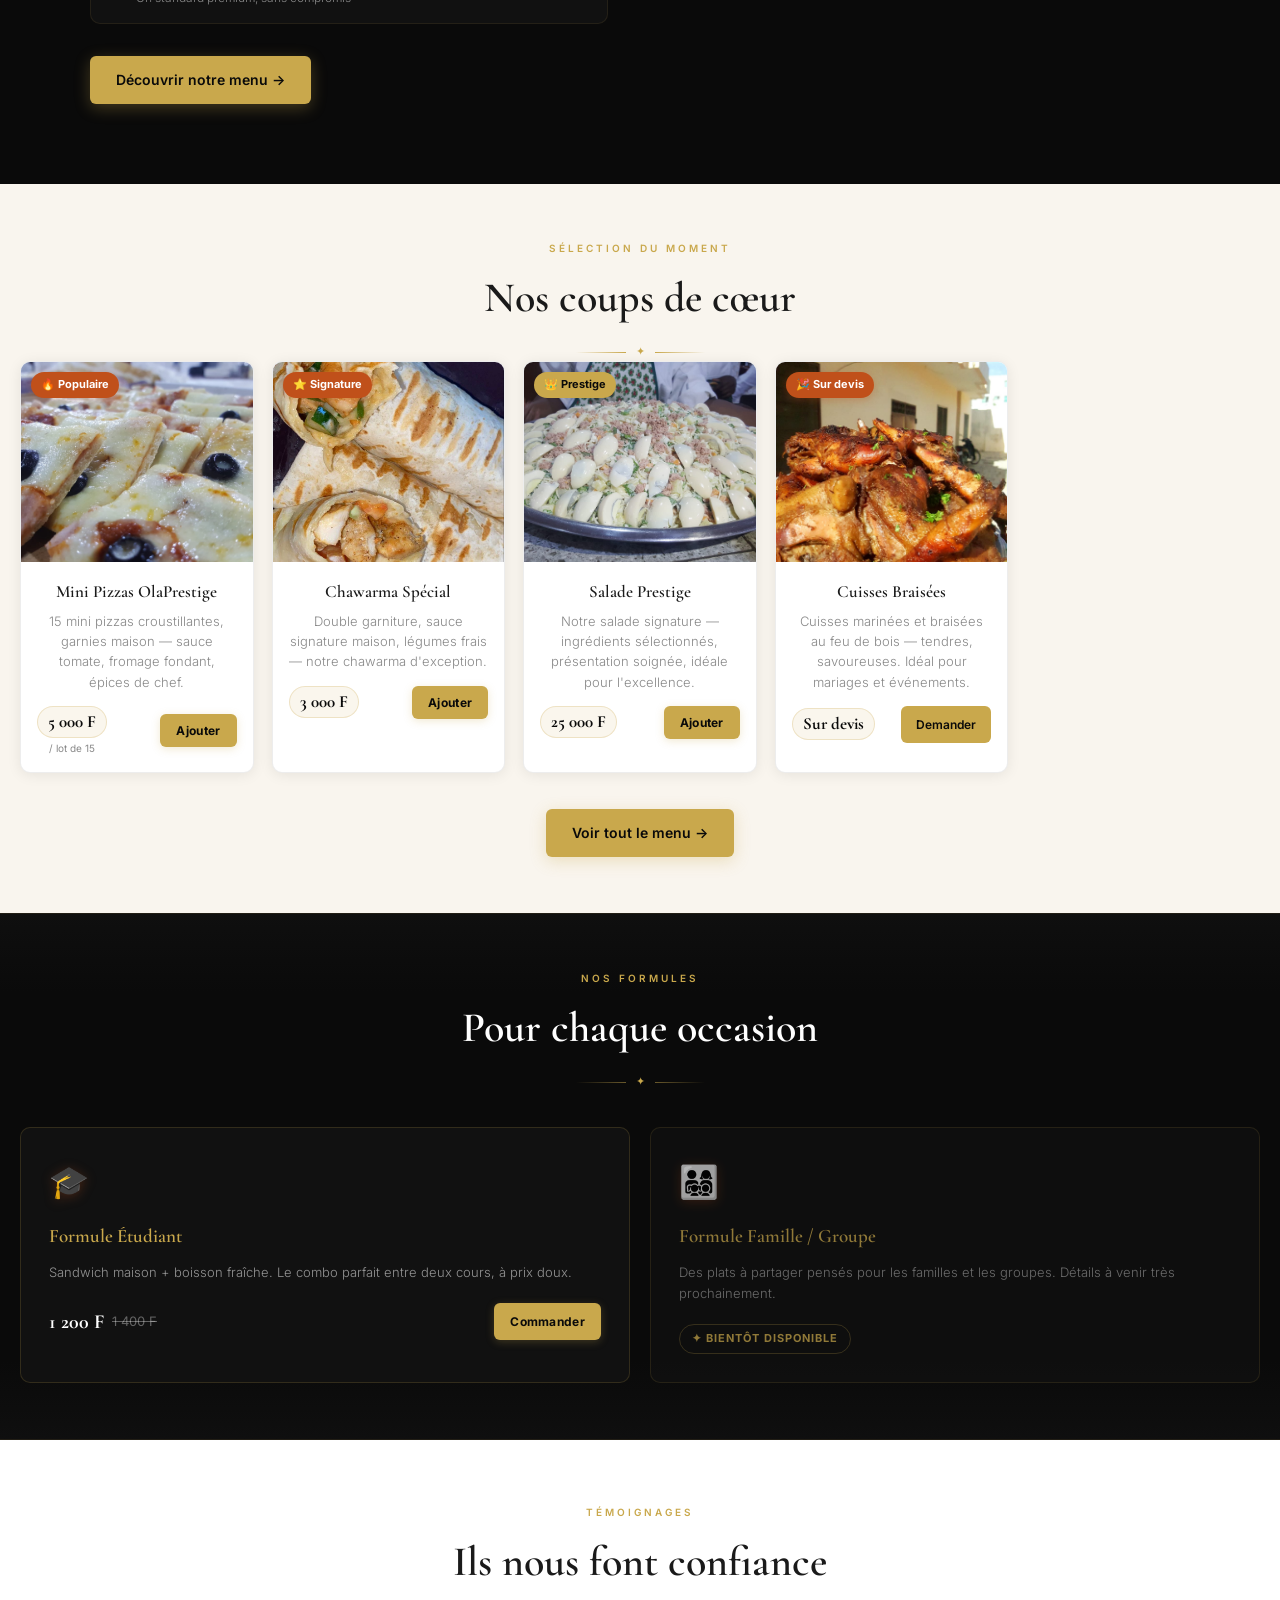
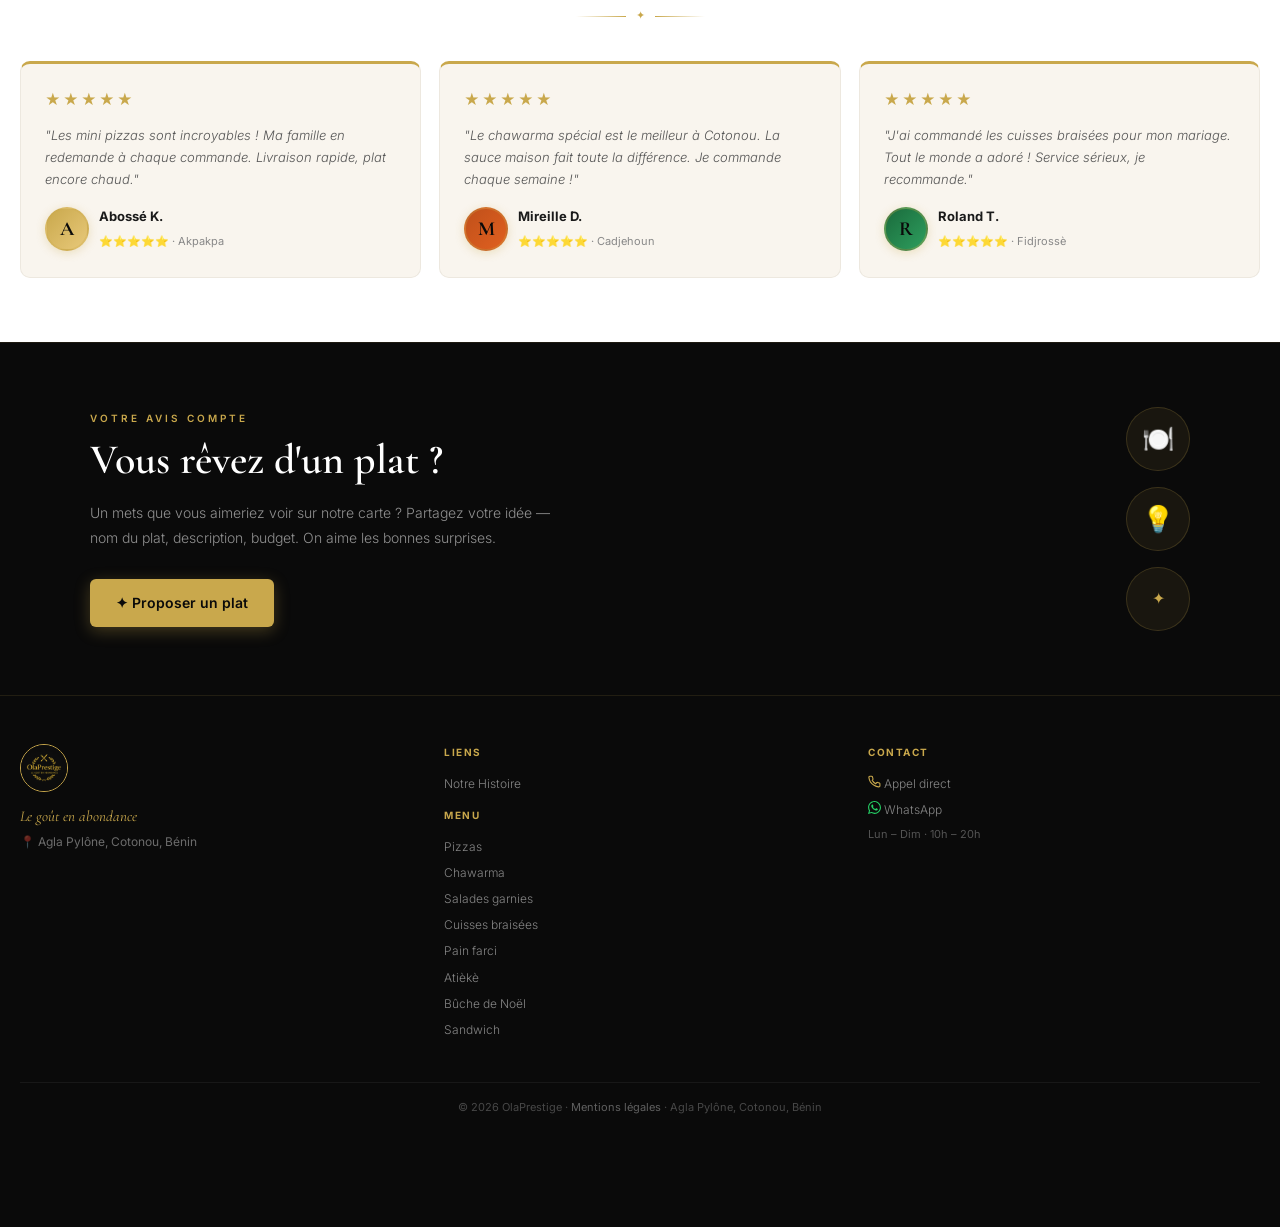
==== commit fd7e4d89: "Add files via upload" ====
--- a/index.html
+++ b/index.html
@@ -121,6 +121,7 @@
     <span data-fr="Parcourir le menu" data-en="Browse menu">Parcourir le menu</span>
   </button>
   <div class="cat-nav-in" id="catNavIn">
+    <a href="galerie.html" class="cat-lk" data-fr="📸 Galerie" data-en="📸 Gallery">📸 Galerie</a>
     <a href="menu.html" class="cat-lk cat-lk-home" data-fr="📖 Menu complet" data-en="📖 Full menu">📖 Menu complet</a>
     <a href="menu.html#pizzas"     class="cat-lk" data-fr="🍕 Pizzas"          data-en="🍕 Pizzas">🍕 Pizzas</a>
     <a href="menu.html#chawarma"   class="cat-lk" data-fr="🥙 Chawarma"        data-en="🥙 Shawarma">🥙 Chawarma</a>
@@ -338,17 +339,26 @@
       <div class="avis-card">
         <div class="avis-stars">★★★★★</div>
         <p class="avis-txt">"Les mini pizzas sont incroyables ! Ma famille en redemande à chaque commande. Livraison rapide, plat encore chaud."</p>
-        <div class="avis-auth"><div class="avis-av">A</div><div><strong>Abossé K.</strong><small>Akpakpa, Cotonou</small></div></div>
+        <div class="avis-auth">
+          <div class="avis-av" style="background:linear-gradient(135deg,#C9A84C,#E8C97A)">A</div>
+          <div><strong>Abossé K.</strong><small>⭐⭐⭐⭐⭐ · Akpakpa</small></div>
+        </div>
       </div>
       <div class="avis-card">
         <div class="avis-stars">★★★★★</div>
         <p class="avis-txt">"Le chawarma spécial est le meilleur à Cotonou. La sauce maison fait toute la différence. Je commande chaque semaine !"</p>
-        <div class="avis-auth"><div class="avis-av">M</div><div><strong>Mireille D.</strong><small>Cadjehoun, Cotonou</small></div></div>
+        <div class="avis-auth">
+          <div class="avis-av" style="background:linear-gradient(135deg,#C0501A,#E06020)">M</div>
+          <div><strong>Mireille D.</strong><small>⭐⭐⭐⭐⭐ · Cadjehoun</small></div>
+        </div>
       </div>
       <div class="avis-card">
         <div class="avis-stars">★★★★★</div>
         <p class="avis-txt">"J'ai commandé les cuisses braisées pour mon mariage. Tout le monde a adoré ! Service sérieux, je recommande."</p>
-        <div class="avis-auth"><div class="avis-av">R</div><div><strong>Roland T.</strong><small>Fidjrossè, Cotonou</small></div></div>
+        <div class="avis-auth">
+          <div class="avis-av" style="background:linear-gradient(135deg,#1A6B3C,#2E9E5E)">R</div>
+          <div><strong>Roland T.</strong><small>⭐⭐⭐⭐⭐ · Fidjrossè</small></div>
+        </div>
       </div>
     </div>
   </div>
--- a/style.css
+++ b/style.css
@@ -1443,3 +1443,189 @@
   .suggest-home-icons { flex-direction:row; }
   .sug-icon { width:52px; height:52px; font-size:20px; }
 }
+
+/* ═══════════ GALERIE ═══════════ */
+.gal-banner {
+  background:var(--noir);
+  padding:56px 20px 40px;
+  text-align:center;
+  border-bottom:1px solid rgba(201,168,76,0.1);
+}
+.gal-banner-in { max-width:800px; margin:0 auto; }
+.gal-banner-ttl {
+  font-family:'Cormorant Garamond',serif;
+  font-size:clamp(32px,6vw,52px);
+  color:var(--blanc); font-weight:600;
+  margin:10px 0 14px;
+}
+.gal-banner-sub {
+  color:rgba(255,255,255,0.55);
+  font-size:14px; font-weight:300;
+  margin-bottom:28px; line-height:1.7;
+}
+
+/* Filtres */
+.gal-filters {
+  display:flex; flex-wrap:wrap;
+  gap:8px; justify-content:center;
+  margin-top:24px;
+}
+.gal-filter {
+  background:rgba(255,255,255,0.05);
+  color:rgba(255,255,255,0.6);
+  border:1px solid rgba(255,255,255,0.1);
+  padding:8px 18px; border-radius:30px;
+  font-size:13px; font-weight:500;
+  cursor:pointer; font-family:'Inter',sans-serif;
+  transition:all var(--t);
+}
+.gal-filter:hover { border-color:var(--or); color:var(--or); }
+.gal-filter.on { background:var(--or); color:var(--noir); border-color:var(--or); font-weight:700; }
+
+/* Grille galerie */
+.gal-main { background:var(--noir2); padding:40px 20px 60px; }
+.gal-grid {
+  max-width:1280px; margin:0 auto;
+  display:grid;
+  grid-template-columns:repeat(auto-fill, minmax(220px,1fr));
+  gap:12px;
+}
+
+/* Item galerie */
+.gal-item {
+  position:relative; overflow:hidden;
+  border-radius:var(--r);
+  cursor:pointer; aspect-ratio:1/1;
+  background:var(--noir3);
+  animation:gal-appear 0.35s ease forwards;
+}
+@keyframes gal-appear {
+  from { opacity:0; transform:scale(0.95); }
+  to   { opacity:1; transform:scale(1); }
+}
+.gal-item img {
+  width:100%; height:100%;
+  object-fit:cover;
+  transition:transform 0.4s ease;
+}
+.gal-item:hover img { transform:scale(1.08); }
+
+/* Overlay au hover */
+.gal-overlay {
+  position:absolute; inset:0;
+  background:linear-gradient(to top, rgba(10,10,10,0.92) 0%, transparent 55%);
+  display:flex; flex-direction:column;
+  justify-content:flex-end; padding:14px;
+  opacity:0; transition:opacity var(--t);
+}
+.gal-item:hover .gal-overlay { opacity:1; }
+.gal-name {
+  font-family:'Cormorant Garamond',serif;
+  font-size:16px; color:var(--blanc);
+  font-weight:600; margin-bottom:4px;
+}
+.gal-price { font-size:12px; color:var(--or); font-weight:600; }
+
+/* Item large (2 colonnes) */
+.gal-large {
+  grid-column:span 2;
+  aspect-ratio:2/1;
+}
+
+/* CTA galerie */
+.gal-cta {
+  text-align:center;
+  padding:48px 20px 0;
+  max-width:1280px; margin:0 auto;
+}
+.gal-cta p {
+  font-family:'Cormorant Garamond',serif;
+  font-size:22px; color:rgba(255,255,255,0.7);
+  margin-bottom:20px;
+}
+
+/* ─── LIGHTBOX ─── */
+.lightbox {
+  position:fixed; inset:0; z-index:99999;
+  background:rgba(0,0,0,0.95);
+  display:none; align-items:center; justify-content:center;
+  padding:20px;
+}
+.lightbox.open { display:flex; }
+
+.lb-content {
+  max-width:700px; width:100%;
+  display:flex; flex-direction:column; align-items:center; gap:16px;
+}
+.lb-img {
+  max-height:70vh; max-width:100%;
+  object-fit:contain; border-radius:var(--r);
+  border:1px solid rgba(201,168,76,0.2);
+  box-shadow:0 20px 60px rgba(0,0,0,0.5);
+}
+.lb-info {
+  display:flex; align-items:center; gap:16px;
+  flex-wrap:wrap; justify-content:center;
+}
+.lb-name {
+  font-family:'Cormorant Garamond',serif;
+  font-size:20px; color:var(--blanc); font-weight:600;
+}
+.lb-price { font-size:15px; color:var(--or); font-weight:700; }
+.lb-order {
+  background:var(--or); color:var(--noir);
+  padding:10px 20px; border-radius:var(--r-sm);
+  font-size:13px; font-weight:700;
+  text-decoration:none; transition:all var(--t);
+}
+.lb-order:hover { background:var(--or-lt); }
+
+.lb-close {
+  position:fixed; top:20px; right:20px;
+  background:rgba(255,255,255,0.1); border:none; color:var(--blanc);
+  width:40px; height:40px; border-radius:50%;
+  font-size:18px; cursor:pointer; display:flex;
+  align-items:center; justify-content:center;
+  transition:background var(--t);
+}
+.lb-close:hover { background:rgba(255,255,255,0.2); }
+
+.lb-prev, .lb-next {
+  position:fixed; top:50%; transform:translateY(-50%);
+  background:rgba(255,255,255,0.08); border:1px solid rgba(255,255,255,0.15);
+  color:var(--blanc); width:44px; height:44px; border-radius:50%;
+  font-size:24px; cursor:pointer; display:flex;
+  align-items:center; justify-content:center;
+  transition:all var(--t);
+}
+.lb-prev { left:16px; }
+.lb-next { right:16px; }
+.lb-prev:hover, .lb-next:hover { background:var(--or); color:var(--noir); border-color:var(--or); }
+
+/* ═══════════ TÉMOIGNAGES AVEC AVATARS ═══════════ */
+.avis-av {
+  width:44px; height:44px; border-radius:50%;
+  background:linear-gradient(135deg, var(--or) 0%, var(--or-lt) 100%);
+  color:var(--noir);
+  display:flex; align-items:center; justify-content:center;
+  font-family:'Cormorant Garamond',serif;
+  font-size:20px; font-weight:700; flex-shrink:0;
+  box-shadow:0 2px 10px rgba(201,168,76,0.3);
+  border:2px solid rgba(201,168,76,0.3);
+}
+
+/* Responsive galerie */
+@media (max-width:639px) {
+  .gal-grid { grid-template-columns:repeat(2,1fr); gap:8px; }
+  .gal-large { grid-column:span 2; aspect-ratio:16/9; }
+  .gal-overlay { opacity:1; }
+  .gal-banner { padding:40px 14px 28px; }
+  .gal-main { padding:24px 12px 40px; }
+  .lb-prev { left:8px; }
+  .lb-next { right:8px; }
+  .lb-info { flex-direction:column; gap:10px; text-align:center; }
+}
+@media (max-width:380px) {
+  .gal-grid { grid-template-columns:1fr; }
+  .gal-large { grid-column:span 1; aspect-ratio:1/1; }
+}
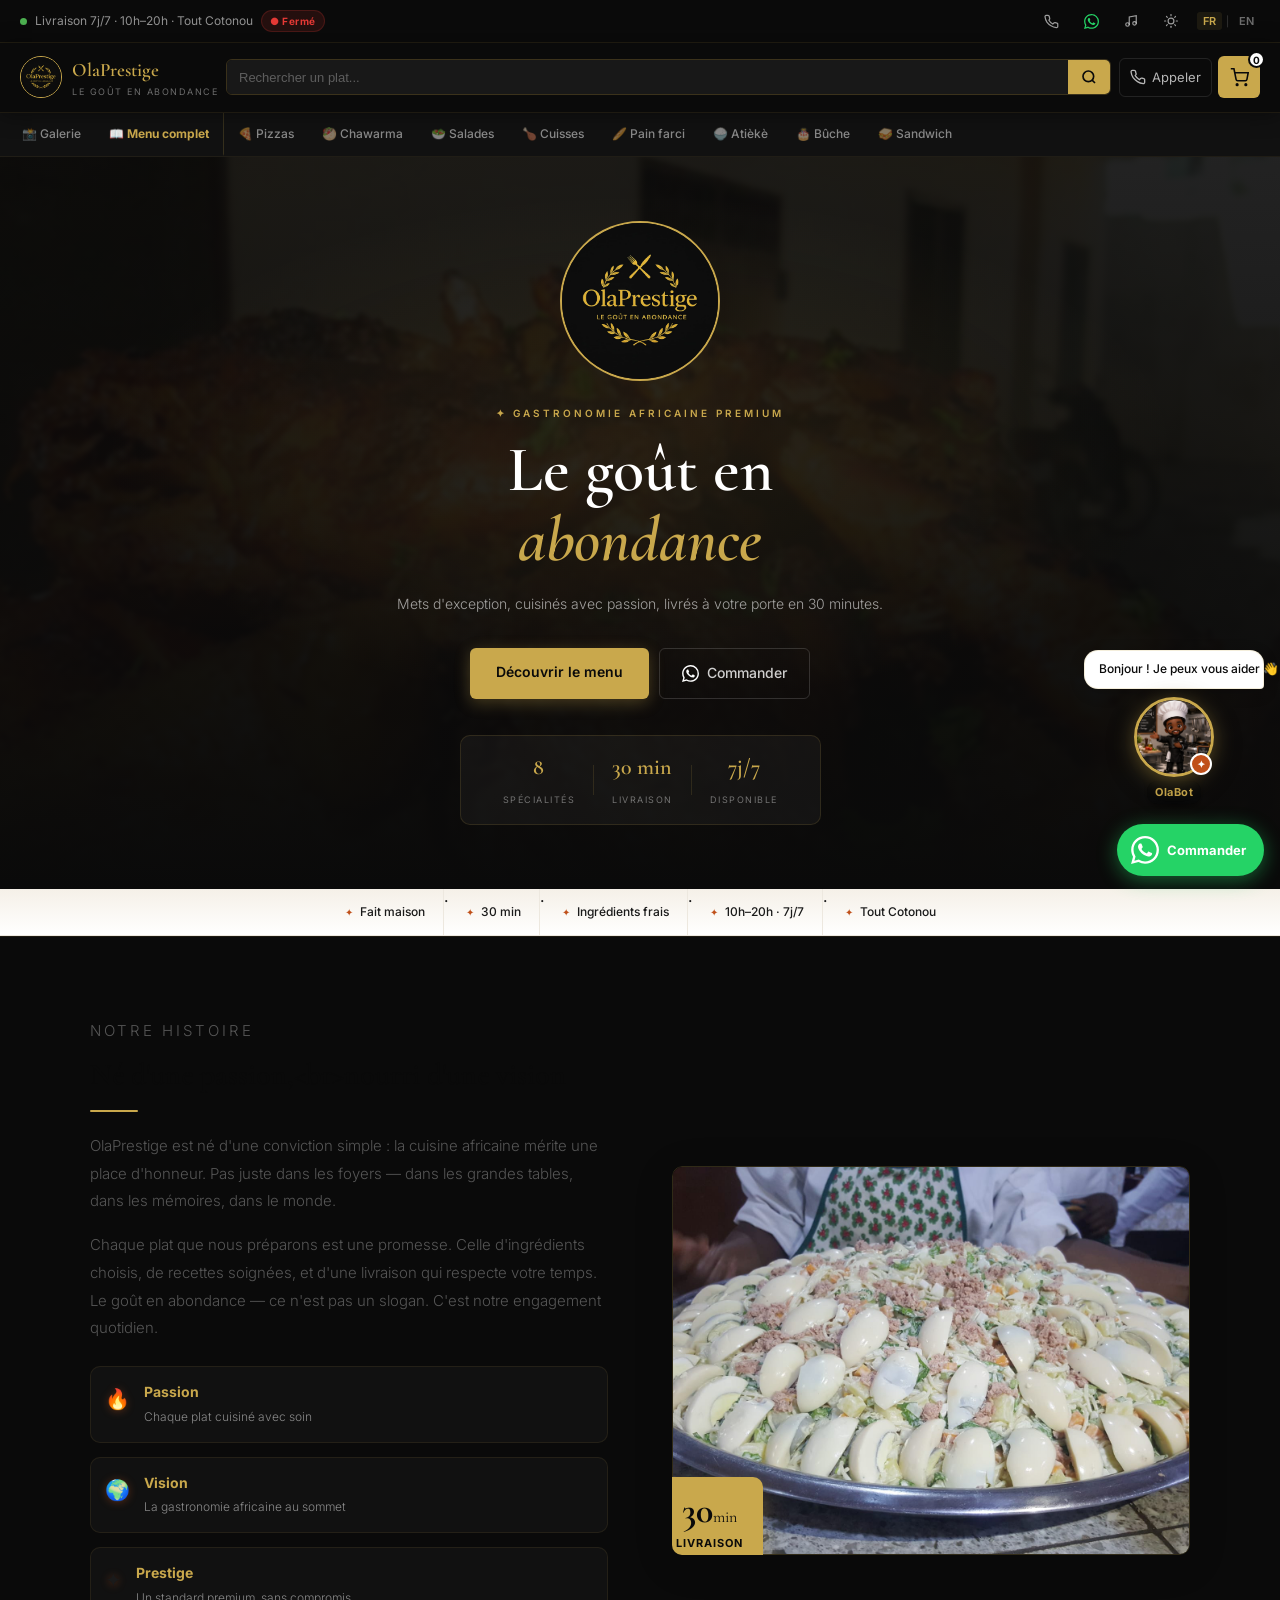
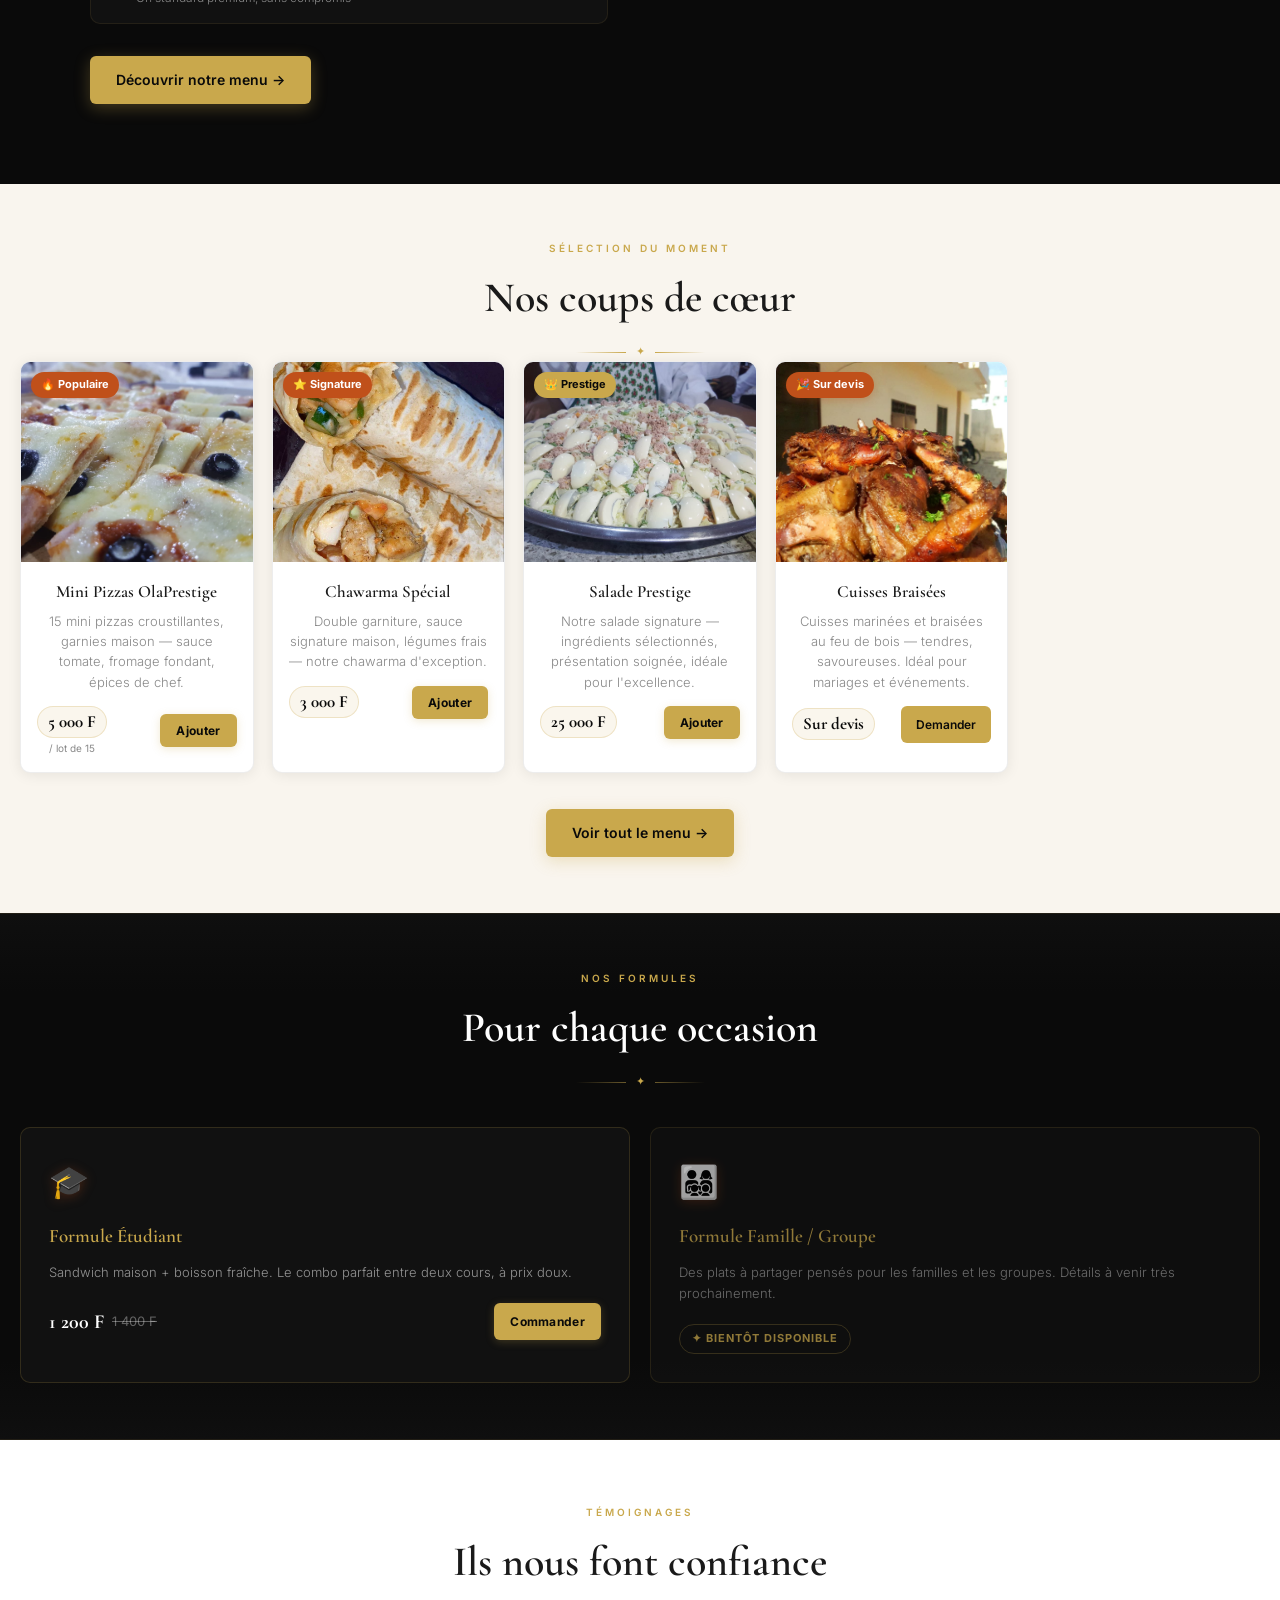
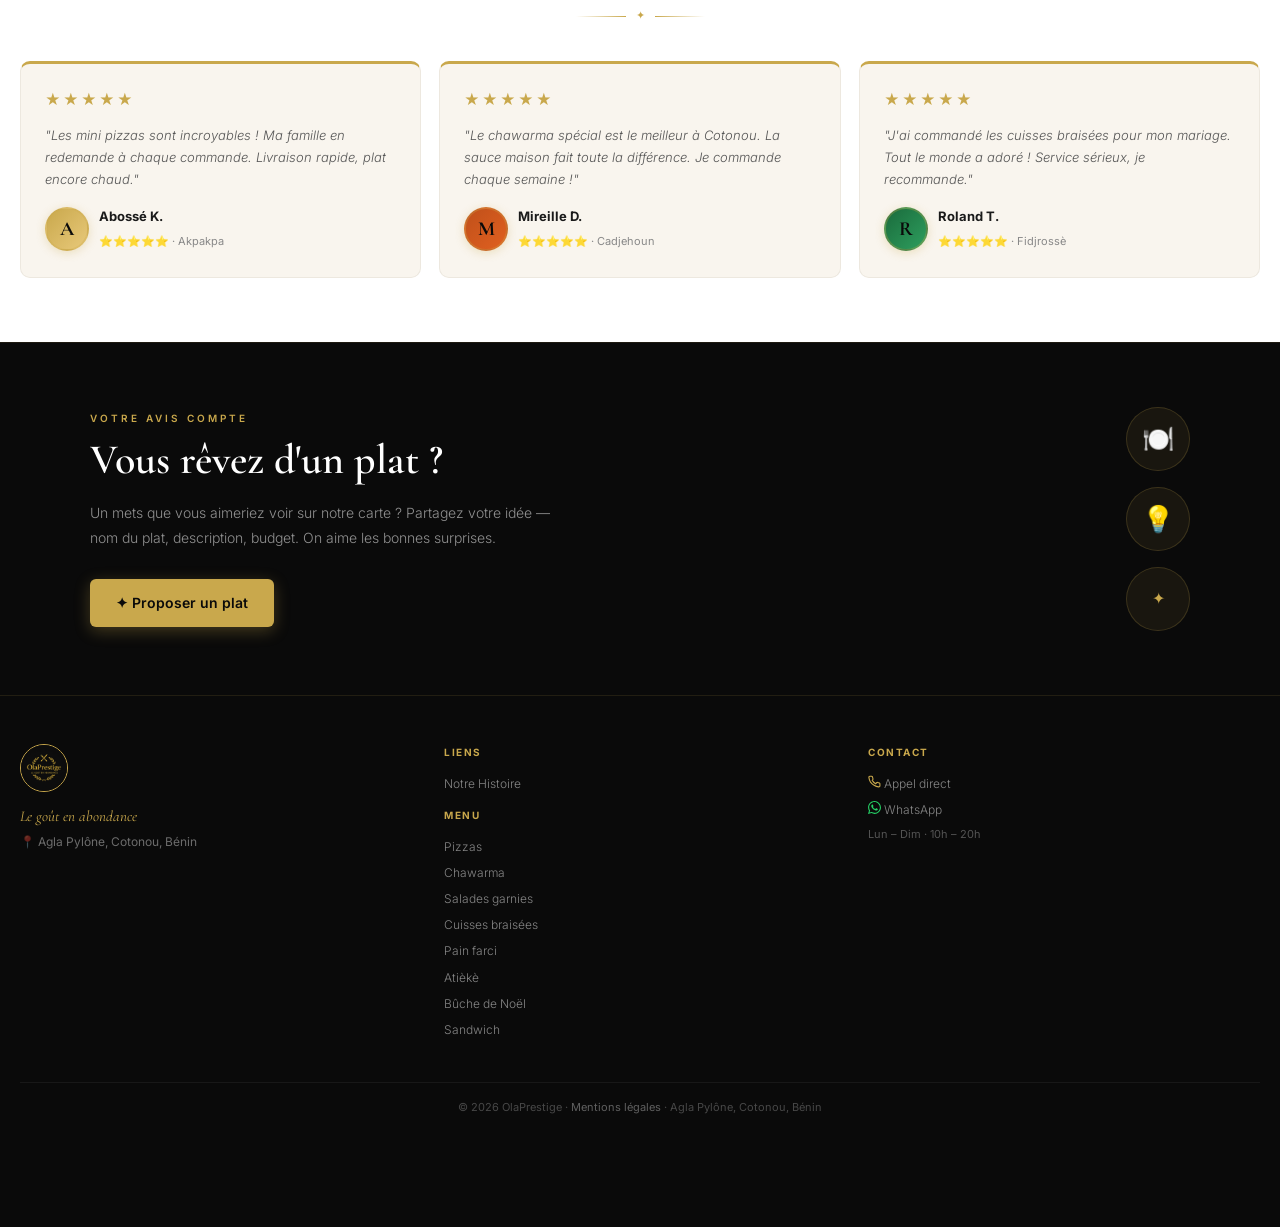
==== commit 9bedb0b1: "Add files via upload" ====
--- a/index.html
+++ b/index.html
@@ -73,6 +73,14 @@
     <a href="https://wa.me/2290152372275" target="_blank" class="t-icon" title="WhatsApp" aria-label="Contacter OlaPrestige sur WhatsApp">
       <svg width="15" height="15" viewBox="0 0 24 24" fill="#25D366"><path d="M17.472 14.382c-.297-.149-1.758-.867-2.03-.967-.273-.099-.471-.148-.67.15-.197.297-.767.966-.94 1.164-.173.199-.347.223-.644.075-.297-.15-1.255-.463-2.39-1.475-.883-.788-1.48-1.761-1.653-2.059-.173-.297-.018-.458.13-.606.134-.133.298-.347.446-.52.149-.174.198-.298.298-.497.099-.198.05-.371-.025-.52-.075-.149-.669-1.612-.916-2.207-.242-.579-.487-.5-.669-.51-.173-.008-.371-.01-.57-.01-.198 0-.52.074-.792.372-.272.297-1.04 1.016-1.04 2.479 0 1.462 1.065 2.875 1.213 3.074.149.198 2.096 3.2 5.077 4.487.709.306 1.262.489 1.694.625.712.227 1.36.195 1.871.118.571-.085 1.758-.719 2.006-1.413.248-.694.248-1.289.173-1.413-.074-.124-.272-.198-.57-.347m-5.421 7.403h-.004a9.87 9.87 0 0 1-5.031-1.378l-.361-.214-3.741.982.998-3.648-.235-.374a9.86 9.86 0 0 1-1.51-5.26c.001-5.45 4.436-9.884 9.888-9.884 2.64 0 5.122 1.03 6.988 2.898a9.825 9.825 0 0 1 2.893 6.994c-.003 5.45-4.437 9.884-9.885 9.884m8.413-18.297A11.815 11.815 0 0 0 12.05 0C5.495 0 .16 5.335.157 11.892c0 2.096.547 4.142 1.588 5.945L.057 24l6.305-1.654a11.882 11.882 0 0 0 5.683 1.448h.005c6.554 0 11.89-5.335 11.893-11.893a11.821 11.821 0 0 0-3.48-8.413z"/></svg>
     </a>
+    <!-- MUSIQUE -->
+    <button class="ctrl-btn" id="musicBtn" onclick="toggleMusic()" title="Musique d'ambiance" aria-label="Musique">
+      <svg id="musicIcon" width="14" height="14" viewBox="0 0 24 24" fill="none" stroke="currentColor" stroke-width="2" stroke-linecap="round"><path d="M9 18V5l12-2v13"/><circle cx="6" cy="18" r="3"/><circle cx="18" cy="16" r="3"/></svg>
+    </button>
+    <!-- MODE SOMBRE/CLAIR -->
+    <button class="ctrl-btn" id="themeBtn" onclick="toggleTheme()" title="Mode clair/sombre" aria-label="Thème">
+      <svg id="themeIcon" width="14" height="14" viewBox="0 0 24 24" fill="none" stroke="currentColor" stroke-width="2" stroke-linecap="round"><circle cx="12" cy="12" r="5"/><line x1="12" y1="1" x2="12" y2="3"/><line x1="12" y1="21" x2="12" y2="23"/><line x1="4.22" y1="4.22" x2="5.64" y2="5.64"/><line x1="18.36" y1="18.36" x2="19.78" y2="19.78"/><line x1="1" y1="12" x2="3" y2="12"/><line x1="21" y1="12" x2="23" y2="12"/><line x1="4.22" y1="19.78" x2="5.64" y2="18.36"/><line x1="18.36" y1="5.64" x2="19.78" y2="4.22"/></svg>
+    </button>
     <div class="lang-sw">
       <button class="lang-btn on" id="btnFR" onclick="setLang('fr')">FR</button>
       <span class="lang-sep">|</span>
@@ -81,6 +89,12 @@
   </div>
 </div>
 
+
+<!-- COUNTDOWN -->
+<div class="countdown-bar" id="countdownBar">
+  <span class="cd-text" id="cdText">⏳ Commandez avant <strong>19h30</strong> pour une livraison ce soir !</span>
+  <span class="cd-timer" id="cdTimer"></span>
+</div>
 
 <!-- HEADER -->
 <header class="hdr" id="hdr">
@@ -470,6 +484,11 @@
 <!-- TOAST -->
 <div class="toast" id="toast"></div>
 
+<!-- AUDIO AMBIANCE -->
+<audio id="bgMusic" loop preload="none">
+  <source src="https://cdn.pixabay.com/audio/2022/10/16/audio_a17e9d92cd.mp3" type="audio/mpeg">
+</audio>
+
 <script src="main.js"></script>
 <script src="olabot.js"></script>
 </body>
--- a/style.css
+++ b/style.css
@@ -1629,3 +1629,78 @@
   .gal-grid { grid-template-columns:1fr; }
   .gal-large { grid-column:span 1; aspect-ratio:1/1; }
 }
+
+/* ═══════════ CONTRÔLES TOPBAR (musique + thème) ═══════════ */
+.ctrl-btn {
+  background:none; border:none;
+  color:rgba(255,255,255,0.6);
+  width:28px; height:28px; border-radius:50%;
+  display:flex; align-items:center; justify-content:center;
+  cursor:pointer; transition:all var(--t);
+}
+.ctrl-btn:hover { color:var(--or); background:rgba(201,168,76,0.1); }
+.ctrl-btn.on { color:var(--or); }
+
+/* ═══════════ COUNTDOWN BAR ═══════════ */
+.countdown-bar {
+  background:linear-gradient(90deg, var(--braise) 0%, #A03010 100%);
+  color:var(--blanc);
+  display:flex; align-items:center; justify-content:center;
+  gap:12px; padding:8px 20px;
+  font-size:12px; font-weight:500;
+  text-align:center; flex-wrap:wrap;
+}
+.countdown-bar.hidden { display:none; }
+.cd-text strong { font-weight:700; }
+.cd-timer {
+  background:rgba(0,0,0,0.25);
+  padding:3px 10px; border-radius:20px;
+  font-size:12px; font-weight:700;
+  letter-spacing:1px; font-family:'Cormorant Garamond',serif;
+  font-size:14px;
+}
+
+/* ═══════════ MODE CLAIR ═══════════ */
+body.light-mode {
+  --noir:    #FFFFFF;
+  --noir2:   #F5F5F5;
+  --noir3:   #EBEBEB;
+  --ivoire:  #FFFFFF;
+  --blanc:   #1A1A1A;
+  --gris:    #666666;
+  background:#FFFFFF;
+  color:#1A1A1A;
+}
+body.light-mode .topbar { background:#1A1A1A; }
+body.light-mode .hdr    { background:#1A1A1A; }
+body.light-mode .cat-nav { background:#2A2A2A; }
+body.light-mode .hero   { background:linear-gradient(160deg,#1A1A1A 0%,#2A2A2A 100%); }
+body.light-mode .form-sec { background:#F0EDE8; }
+body.light-mode .form-card { background:#FFFFFF; border-color:rgba(201,168,76,0.2); }
+body.light-mode .form-card-ds { color:#555; }
+body.light-mode .how { background:#1A1A1A; }
+body.light-mode .hist-sec { background:#F0EDE8; }
+body.light-mode .hist-ttl { color:#1A1A1A; }
+body.light-mode .hist-p { color:#555; }
+body.light-mode .hist-val { background:rgba(0,0,0,0.03); border-color:rgba(201,168,76,0.2); }
+body.light-mode .avis-sec { background:#F5F2EC; }
+body.light-mode .avis-card { background:#FFFFFF; }
+body.light-mode .suggest-home { background:#1A1A1A; }
+body.light-mode .ftr { background:#1A1A1A; }
+body.light-mode .p-card { background:#FFFFFF; }
+body.light-mode .card-nm { color:#1A1A1A; }
+body.light-mode .olabot-messages { background:#F5F5F5; }
+
+/* ═══════════ MUSIQUE — indicateur actif ═══════════ */
+.ctrl-btn.music-on svg {
+  animation:music-pulse 0.8s ease-in-out infinite alternate;
+}
+@keyframes music-pulse {
+  from { transform:scale(1); opacity:1; }
+  to   { transform:scale(1.2); opacity:0.7; }
+}
+
+@media (max-width:480px) {
+  .countdown-bar { font-size:11px; padding:7px 12px; }
+  .cd-timer { font-size:12px; }
+}
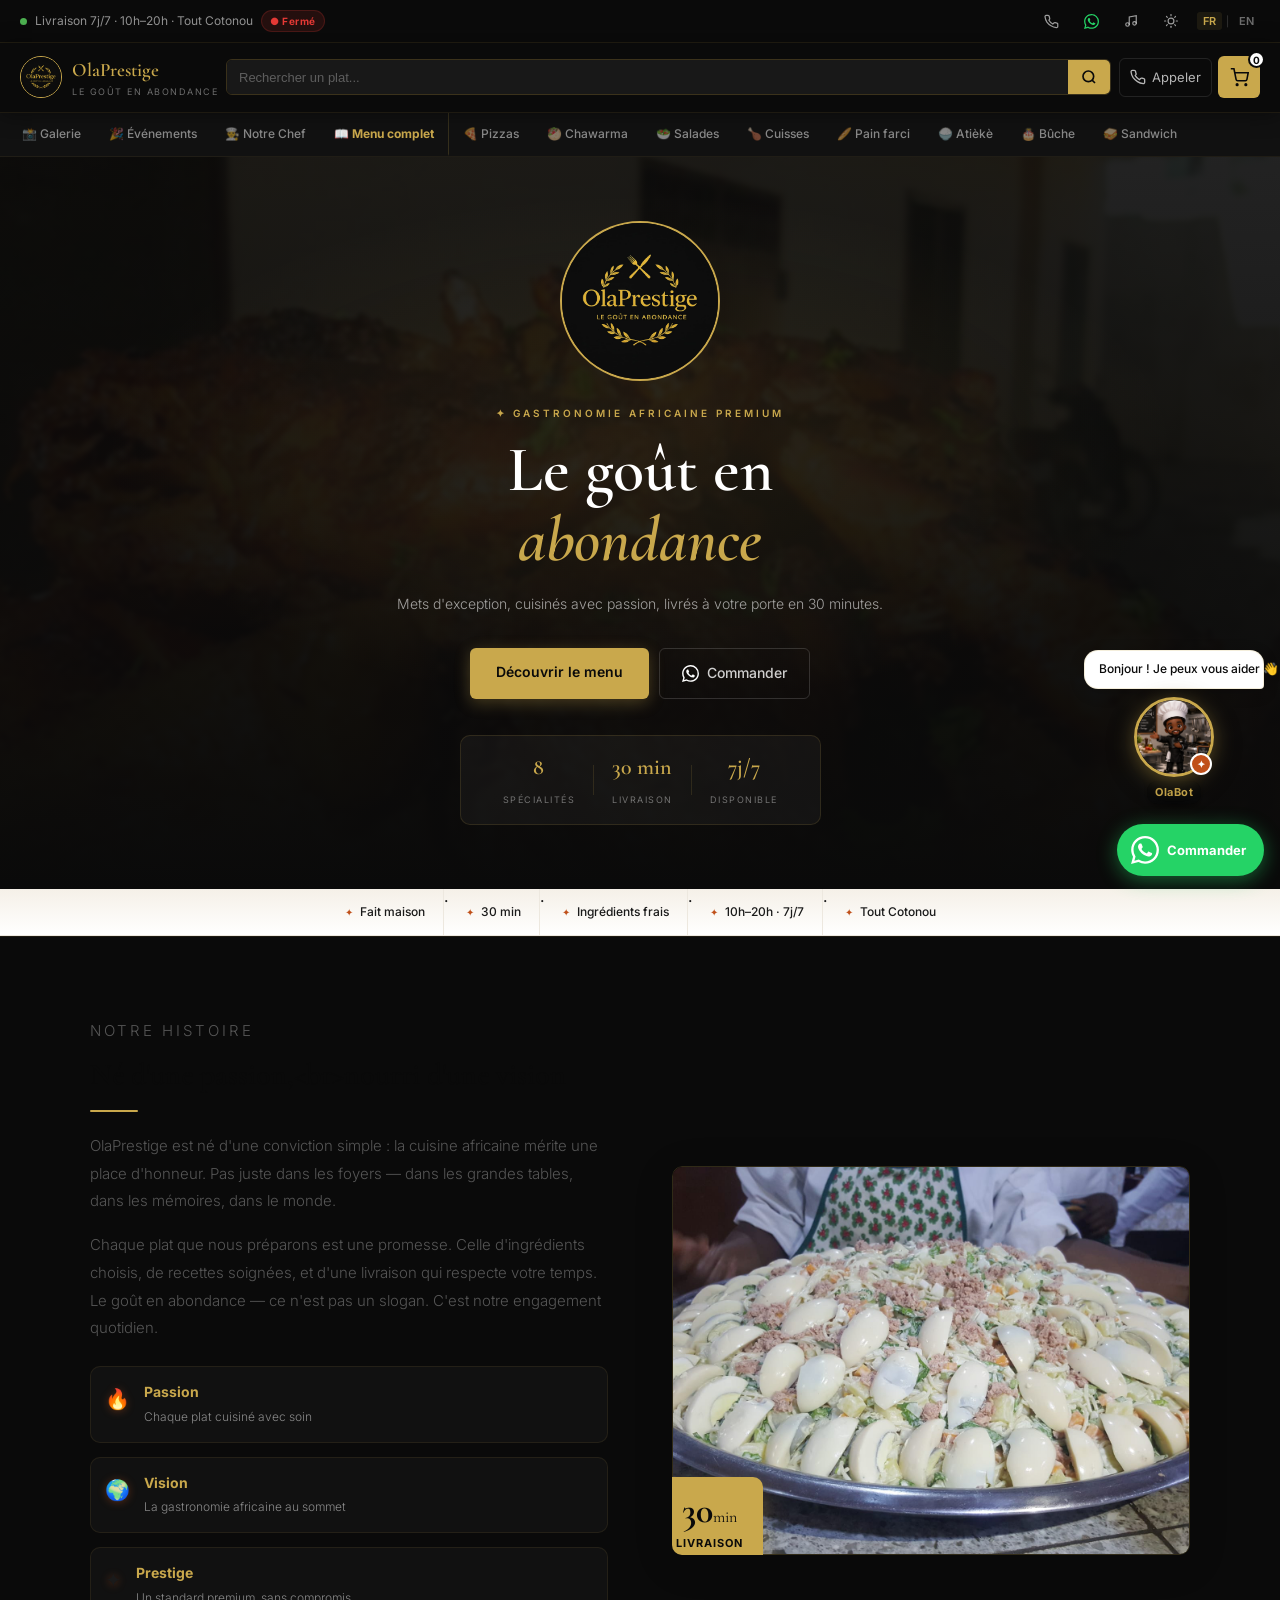
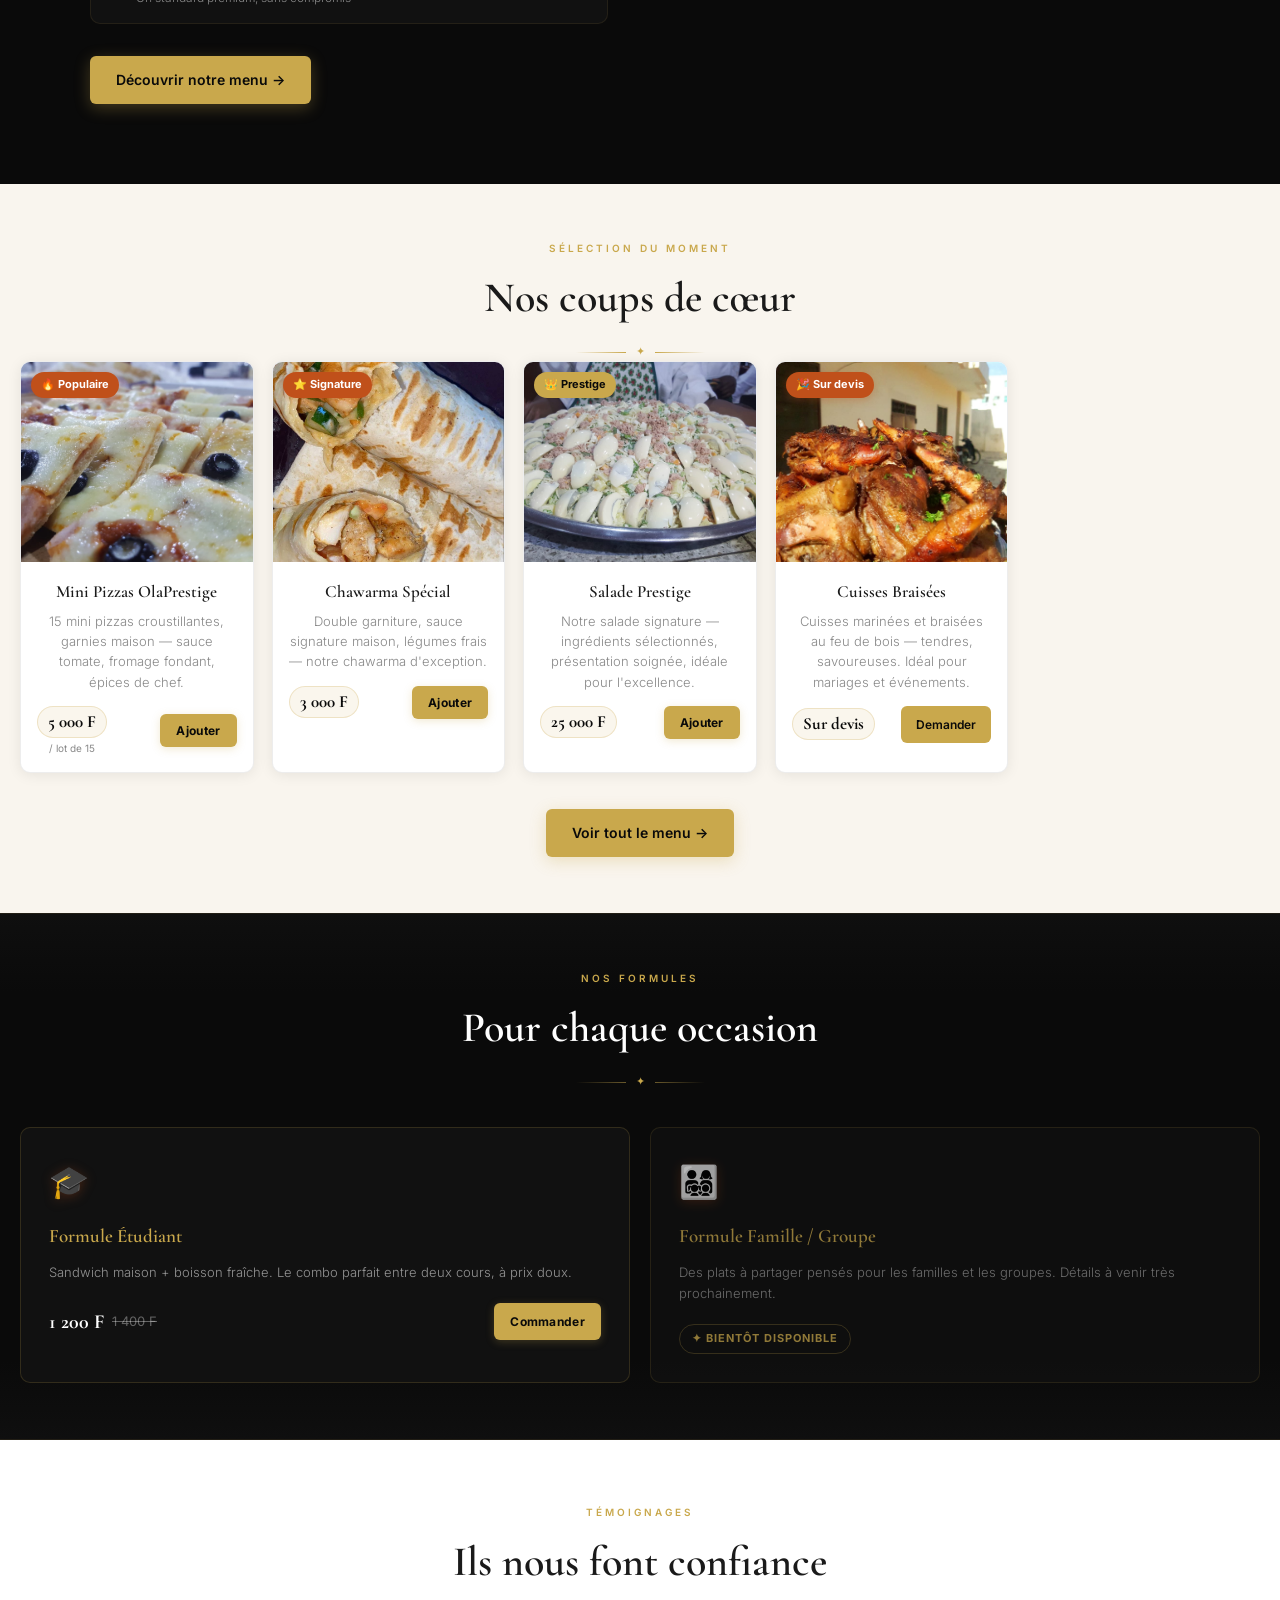
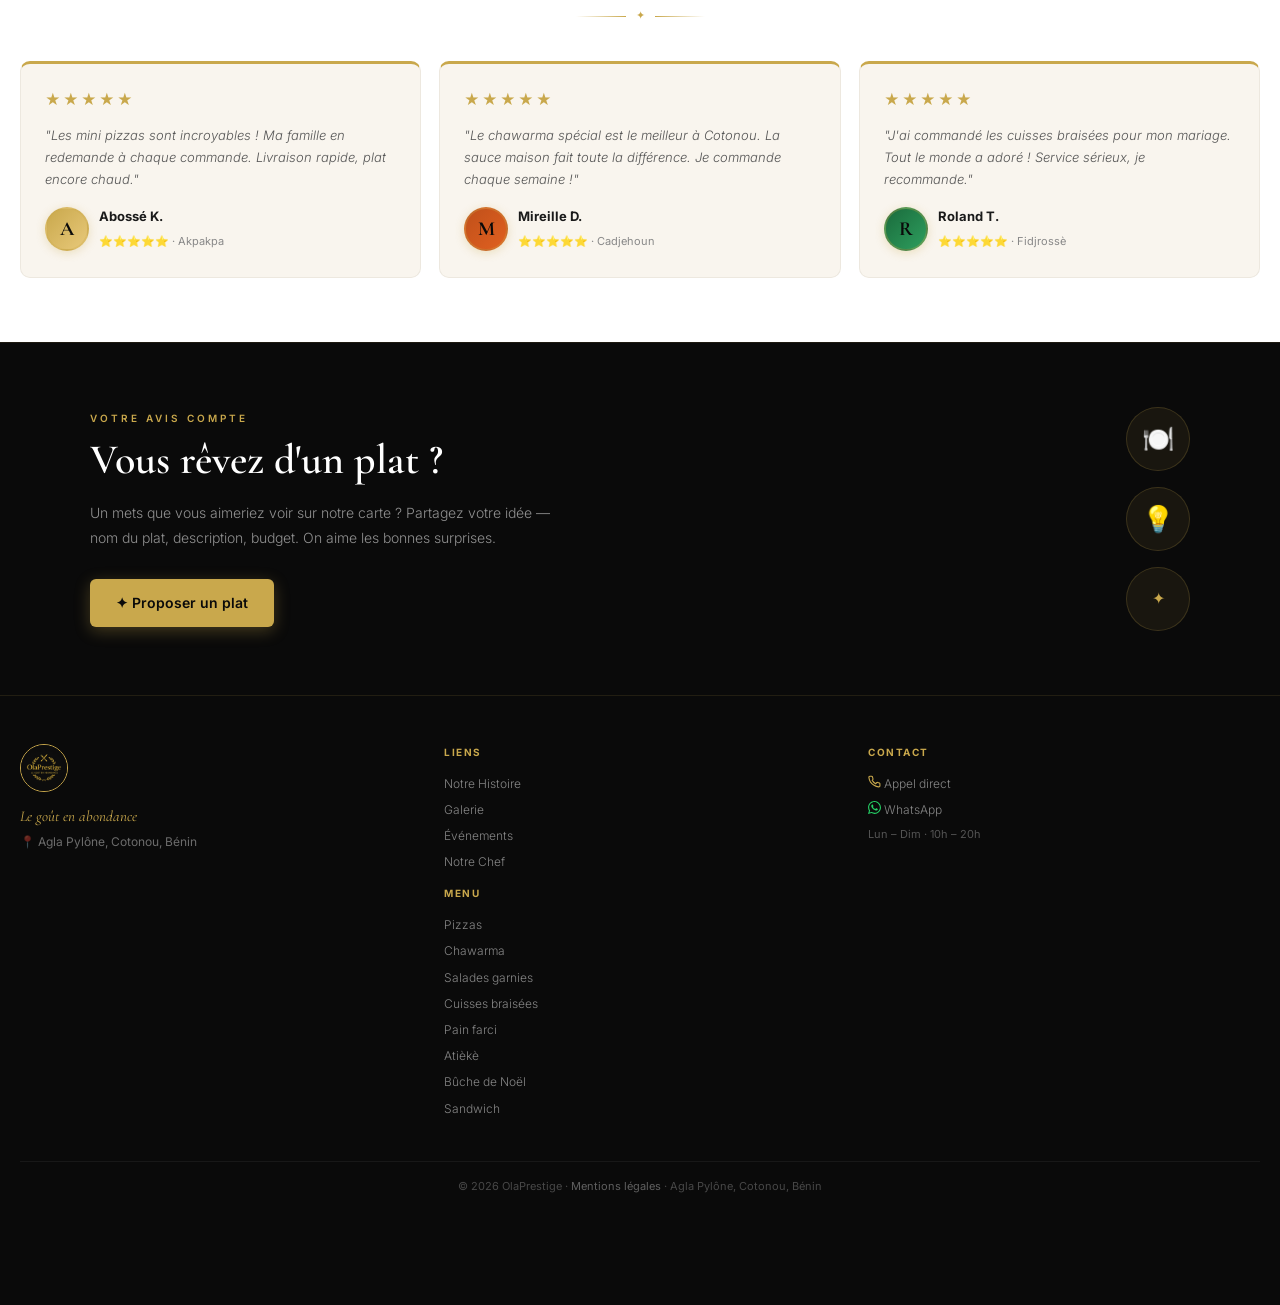
==== commit 3937ce41: "Add files via upload" ====
--- a/index.html
+++ b/index.html
@@ -136,6 +136,8 @@
   </button>
   <div class="cat-nav-in" id="catNavIn">
     <a href="galerie.html" class="cat-lk" data-fr="📸 Galerie" data-en="📸 Gallery">📸 Galerie</a>
+    <a href="evenements.html" class="cat-lk" data-fr="🎉 Événements" data-en="🎉 Events">🎉 Événements</a>
+    <a href="notre-chef.html" class="cat-lk" data-fr="👨‍🍳 Notre Chef" data-en="👨‍🍳 Our Chef">👨‍🍳 Notre Chef</a>
     <a href="menu.html" class="cat-lk cat-lk-home" data-fr="📖 Menu complet" data-en="📖 Full menu">📖 Menu complet</a>
     <a href="menu.html#pizzas"     class="cat-lk" data-fr="🍕 Pizzas"          data-en="🍕 Pizzas">🍕 Pizzas</a>
     <a href="menu.html#chawarma"   class="cat-lk" data-fr="🥙 Chawarma"        data-en="🥙 Shawarma">🥙 Chawarma</a>
@@ -408,6 +410,9 @@
     <div class="ftr-col">
       <h5 data-fr="Liens" data-en="Links">Liens</h5>
       <a href="histoire.html" data-fr="Notre Histoire" data-en="Our Story">Notre Histoire</a>
+      <a href="galerie.html" data-fr="Galerie" data-en="Gallery">Galerie</a>
+      <a href="evenements.html" data-fr="Événements" data-en="Events">Événements</a>
+      <a href="notre-chef.html" data-fr="Notre Chef" data-en="Our Chef">Notre Chef</a>
       <h5 style="margin-top:14px" data-fr="Menu" data-en="Menu">Menu</h5>
       <a href="menu.html#pizzas">Pizzas</a>
       <a href="menu.html#chawarma">Chawarma</a>
--- a/style.css
+++ b/style.css
@@ -1704,3 +1704,208 @@
   .countdown-bar { font-size:11px; padding:7px 12px; }
   .cd-timer { font-size:12px; }
 }
+
+/* ═══════════ ÉVÉNEMENTS ═══════════ */
+.evt-hero {
+  position:relative; overflow:hidden;
+  min-height:420px;
+  display:flex; align-items:center; justify-content:center;
+  padding:64px 20px; text-align:center;
+}
+.evt-hero-bg {
+  position:absolute; inset:0;
+  background-size:cover; background-position:center;
+  filter:brightness(0.4) saturate(1.1);
+}
+.evt-hero-overlay {
+  position:absolute; inset:0;
+  background:linear-gradient(180deg, rgba(10,10,10,0.7) 0%, rgba(10,10,10,0.9) 100%);
+}
+.evt-hero-in { position:relative; z-index:1; max-width:640px; }
+.evt-hero-ttl {
+  font-family:'Cormorant Garamond',serif;
+  font-size:clamp(28px,5vw,46px);
+  color:var(--blanc); font-weight:600;
+  line-height:1.2; margin:12px 0 18px;
+}
+.evt-hero-sub {
+  color:rgba(255,255,255,0.65);
+  font-size:14px; line-height:1.8; font-weight:300;
+  margin-bottom:28px;
+}
+
+/* Types d'événements */
+.evt-types { background:var(--ivoire); padding:60px 20px; }
+.evt-types-in { max-width:1100px; margin:0 auto; text-align:center; }
+.evt-grid {
+  display:grid; grid-template-columns:repeat(auto-fit,minmax(220px,1fr));
+  gap:20px; margin-top:36px; text-align:left;
+}
+.evt-card {
+  background:var(--blanc); border-radius:var(--r);
+  padding:28px 22px; border:1px solid #EDE8DF;
+  border-top:3px solid var(--or);
+  transition:all var(--t);
+}
+.evt-card:hover { transform:translateY(-4px); box-shadow:var(--sh-lg); }
+.evt-card-icon { font-size:32px; margin-bottom:14px; }
+.evt-card h3 { font-family:'Cormorant Garamond',serif; font-size:18px; color:var(--noir); font-weight:600; margin-bottom:10px; }
+.evt-card p { font-size:13px; color:var(--gris); line-height:1.65; font-weight:300; }
+
+/* Comment ça marche */
+.evt-how { background:var(--noir); padding:60px 20px; text-align:center; }
+.evt-how-in { max-width:1000px; margin:0 auto; }
+.evt-steps {
+  display:grid; grid-template-columns:repeat(auto-fit,minmax(200px,1fr));
+  gap:2px; margin-top:36px;
+  border:1px solid rgba(201,168,76,0.12); border-radius:var(--r); overflow:hidden;
+}
+.evt-step {
+  background:var(--noir2); padding:32px 20px;
+  border-right:1px solid rgba(201,168,76,0.1);
+  transition:background var(--t);
+}
+.evt-step:last-child { border-right:none; }
+.evt-step:hover { background:var(--noir3); }
+.evt-step-n {
+  font-family:'Cormorant Garamond',serif;
+  font-size:30px; color:rgba(201,168,76,0.3); font-weight:600;
+  margin-bottom:10px;
+}
+.evt-step:hover .evt-step-n { color:var(--or); }
+.evt-step h4 { color:var(--or); font-size:14px; font-weight:600; margin-bottom:8px; text-transform:uppercase; letter-spacing:0.4px; }
+.evt-step p { font-size:12px; color:rgba(255,255,255,0.5); line-height:1.6; font-weight:300; }
+
+/* Formulaire devis */
+.evt-devis { background:var(--ivoire); padding:64px 20px; }
+.evt-devis-in { max-width:600px; margin:0 auto; text-align:center; }
+.evt-devis-sub { font-size:14px; color:var(--gris); margin:16px 0 32px; line-height:1.7; font-weight:300; }
+.evt-form {
+  text-align:left; background:var(--blanc);
+  border-radius:var(--r); padding:28px;
+  box-shadow:0 2px 14px rgba(0,0,0,0.06); border:1px solid #EDE8DF;
+}
+.evt-form select {
+  width:100%; padding:10px 13px;
+  border:1px solid #EDE8DF; border-radius:var(--rsm);
+  font-size:14px; font-family:'Inter',sans-serif;
+  background:var(--blanc); color:var(--noir);
+  outline:none; transition:border-color var(--t);
+}
+.evt-form select:focus { border-color:var(--or); }
+
+@media (max-width:639px) {
+  .evt-hero { padding:44px 14px; min-height:360px; }
+  .evt-types, .evt-how, .evt-devis { padding:40px 14px; }
+  .evt-grid { grid-template-columns:1fr 1fr; gap:12px; }
+  .evt-steps { grid-template-columns:1fr 1fr; }
+  .evt-form { padding:18px; }
+}
+@media (max-width:380px) {
+  .evt-grid, .evt-steps { grid-template-columns:1fr; }
+}
+
+/* ═══════════ NOTRE CHEF ═══════════ */
+.chef-hero {
+  position:relative; overflow:hidden;
+  background:var(--noir);
+  min-height:480px;
+  display:flex; align-items:center; justify-content:center;
+  padding:64px 20px; text-align:center;
+}
+.chef-hero-glow {
+  position:absolute; inset:0; pointer-events:none;
+  background:radial-gradient(ellipse 60% 50% at 50% 30%, rgba(201,168,76,0.1) 0%, transparent 70%);
+}
+.chef-hero-in { position:relative; z-index:1; max-width:560px; }
+.chef-hero-img-wrap { margin-bottom:24px; }
+.chef-hero-img {
+  width:clamp(140px,22vw,200px);
+  height:clamp(140px,22vw,200px);
+  border-radius:50%; object-fit:cover; object-position:top;
+  border:3px solid var(--or);
+  margin:0 auto;
+  animation:glow-hero 3.5s ease-in-out infinite alternate;
+}
+.chef-hero-ttl {
+  font-family:'Cormorant Garamond',serif;
+  font-size:clamp(34px,6vw,54px);
+  color:var(--blanc); font-weight:600;
+  margin:12px 0 14px;
+}
+.chef-hero-sub {
+  color:var(--or); font-size:14px; font-weight:500;
+  letter-spacing:1px; text-transform:uppercase;
+}
+
+/* Philosophie */
+.chef-philo { background:var(--ivoire); padding:64px 20px; }
+.chef-philo-in { max-width:720px; margin:0 auto; text-align:center; }
+.chef-philo-text .hist-ttl { color:var(--noir); }
+.chef-philo-text .hist-divider { margin-left:auto; margin-right:auto; }
+.chef-philo-text .hist-p { color:#555; }
+
+/* Valeurs */
+.chef-vals { background:var(--noir); padding:64px 20px; text-align:center; }
+.chef-vals-in { max-width:1100px; margin:0 auto; }
+.chef-vals-grid {
+  display:grid; grid-template-columns:repeat(auto-fit,minmax(220px,1fr));
+  gap:20px; margin-top:36px; text-align:center;
+}
+.chef-val-card {
+  background:rgba(255,255,255,0.03);
+  border:1px solid rgba(201,168,76,0.15);
+  border-radius:var(--r); padding:32px 22px;
+  transition:all var(--t);
+}
+.chef-val-card:hover { border-color:rgba(201,168,76,0.4); transform:translateY(-4px); }
+.chef-val-icon { font-size:30px; margin-bottom:14px; }
+.chef-val-card h3 { font-family:'Cormorant Garamond',serif; font-size:18px; color:var(--or); font-weight:600; margin-bottom:10px; }
+.chef-val-card p { font-size:13px; color:rgba(255,255,255,0.55); line-height:1.65; font-weight:300; }
+
+/* Ingrédient secret */
+.chef-secret { background:var(--ivoire); padding:60px 20px; }
+.chef-secret-in { max-width:500px; margin:0 auto; }
+.chef-secret-card {
+  background:var(--blanc); border-radius:var(--r);
+  padding:44px 32px; text-align:center;
+  border:2px solid var(--or);
+  box-shadow:0 8px 32px rgba(201,168,76,0.15);
+}
+.chef-secret-icon { font-size:32px; display:block; margin-bottom:12px; }
+.chef-secret-label {
+  font-size:11px; color:var(--gris);
+  text-transform:uppercase; letter-spacing:2px; margin-bottom:8px;
+}
+.chef-secret-word {
+  font-family:'Cormorant Garamond',serif;
+  font-size:40px; color:var(--noir); font-weight:700;
+  margin-bottom:14px; font-style:italic;
+}
+.chef-secret-sub {
+  font-size:13px; color:var(--gris);
+  line-height:1.7; font-weight:300;
+}
+
+/* CTA final */
+.chef-cta {
+  background:var(--noir);
+  padding:56px 20px; text-align:center;
+  border-top:1px solid rgba(201,168,76,0.1);
+}
+.chef-cta-text {
+  font-family:'Cormorant Garamond',serif;
+  font-size:24px; color:var(--blanc);
+  margin-bottom:24px; font-style:italic;
+}
+
+@media (max-width:639px) {
+  .chef-hero { padding:44px 14px; min-height:400px; }
+  .chef-philo, .chef-vals, .chef-secret, .chef-cta { padding:40px 14px; }
+  .chef-vals-grid { grid-template-columns:1fr 1fr; gap:12px; }
+  .chef-secret-card { padding:32px 20px; }
+  .chef-secret-word { font-size:32px; }
+}
+@media (max-width:380px) {
+  .chef-vals-grid { grid-template-columns:1fr; }
+}
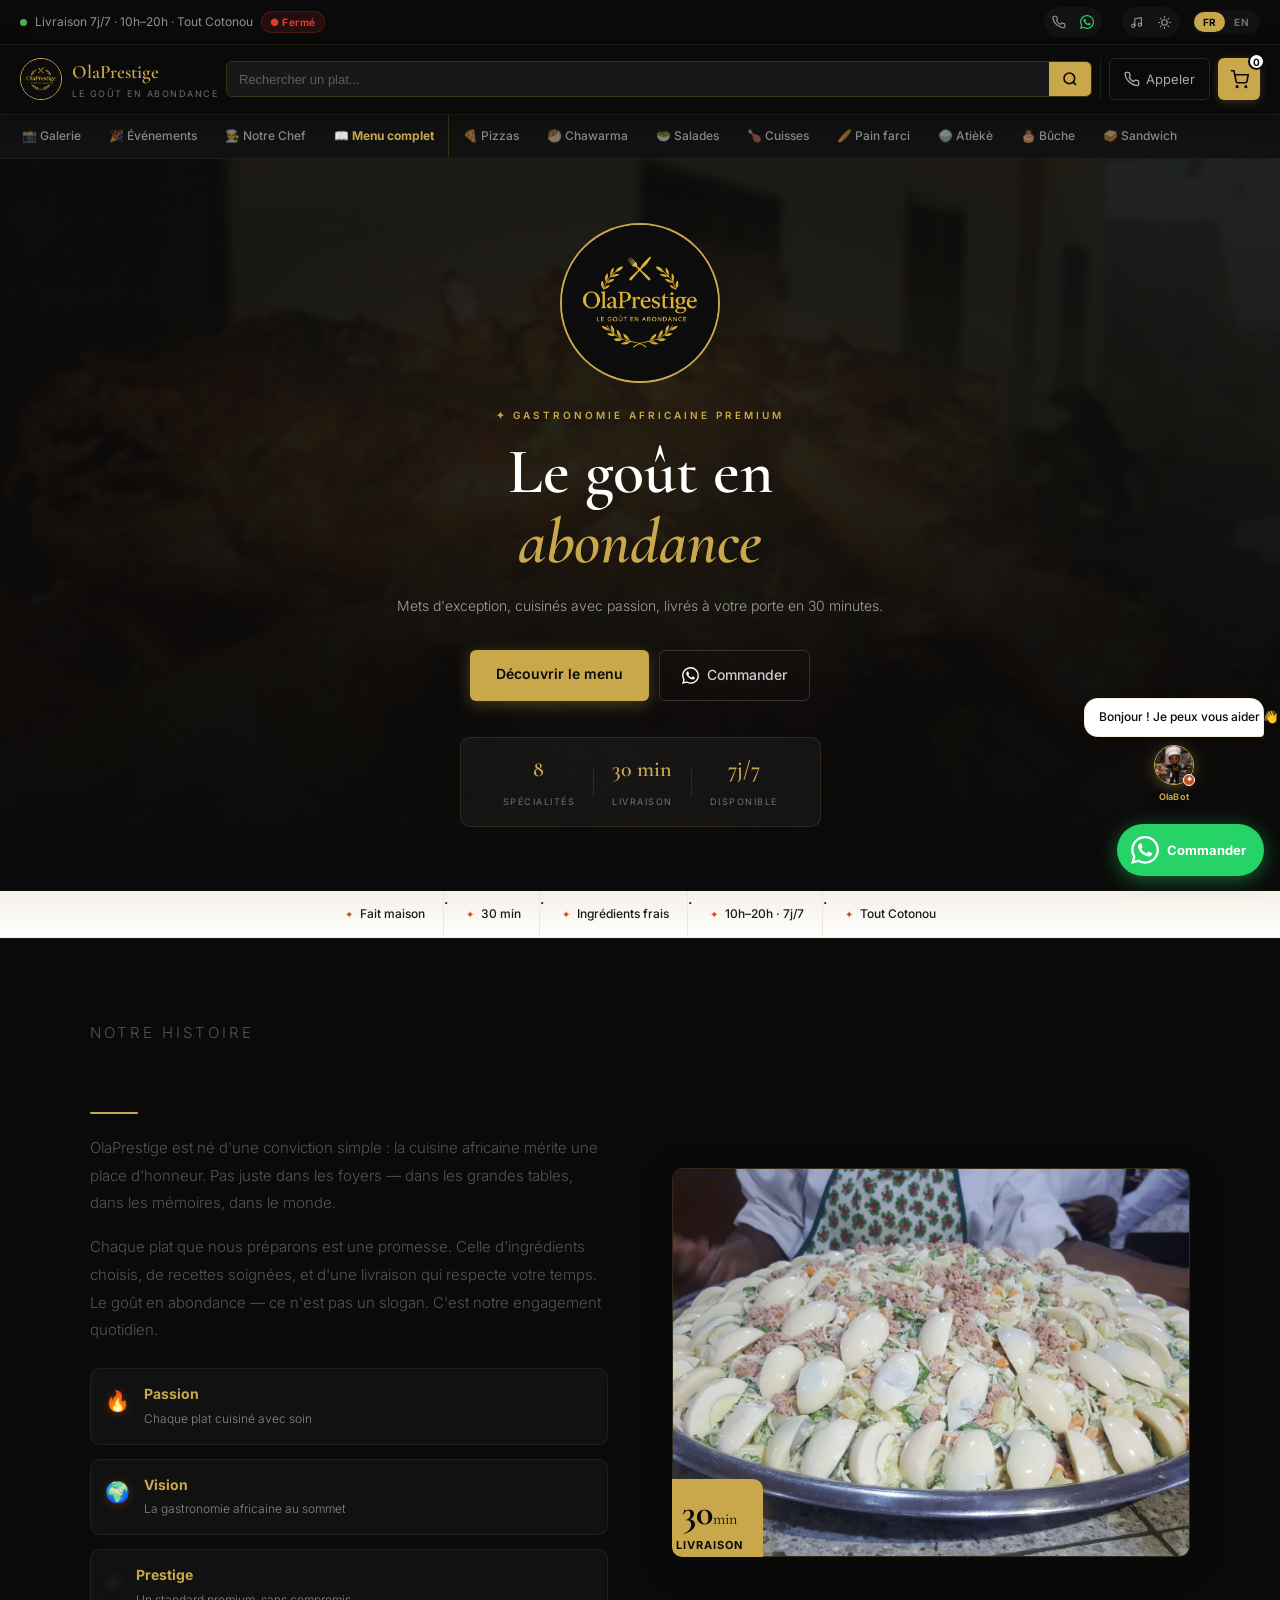
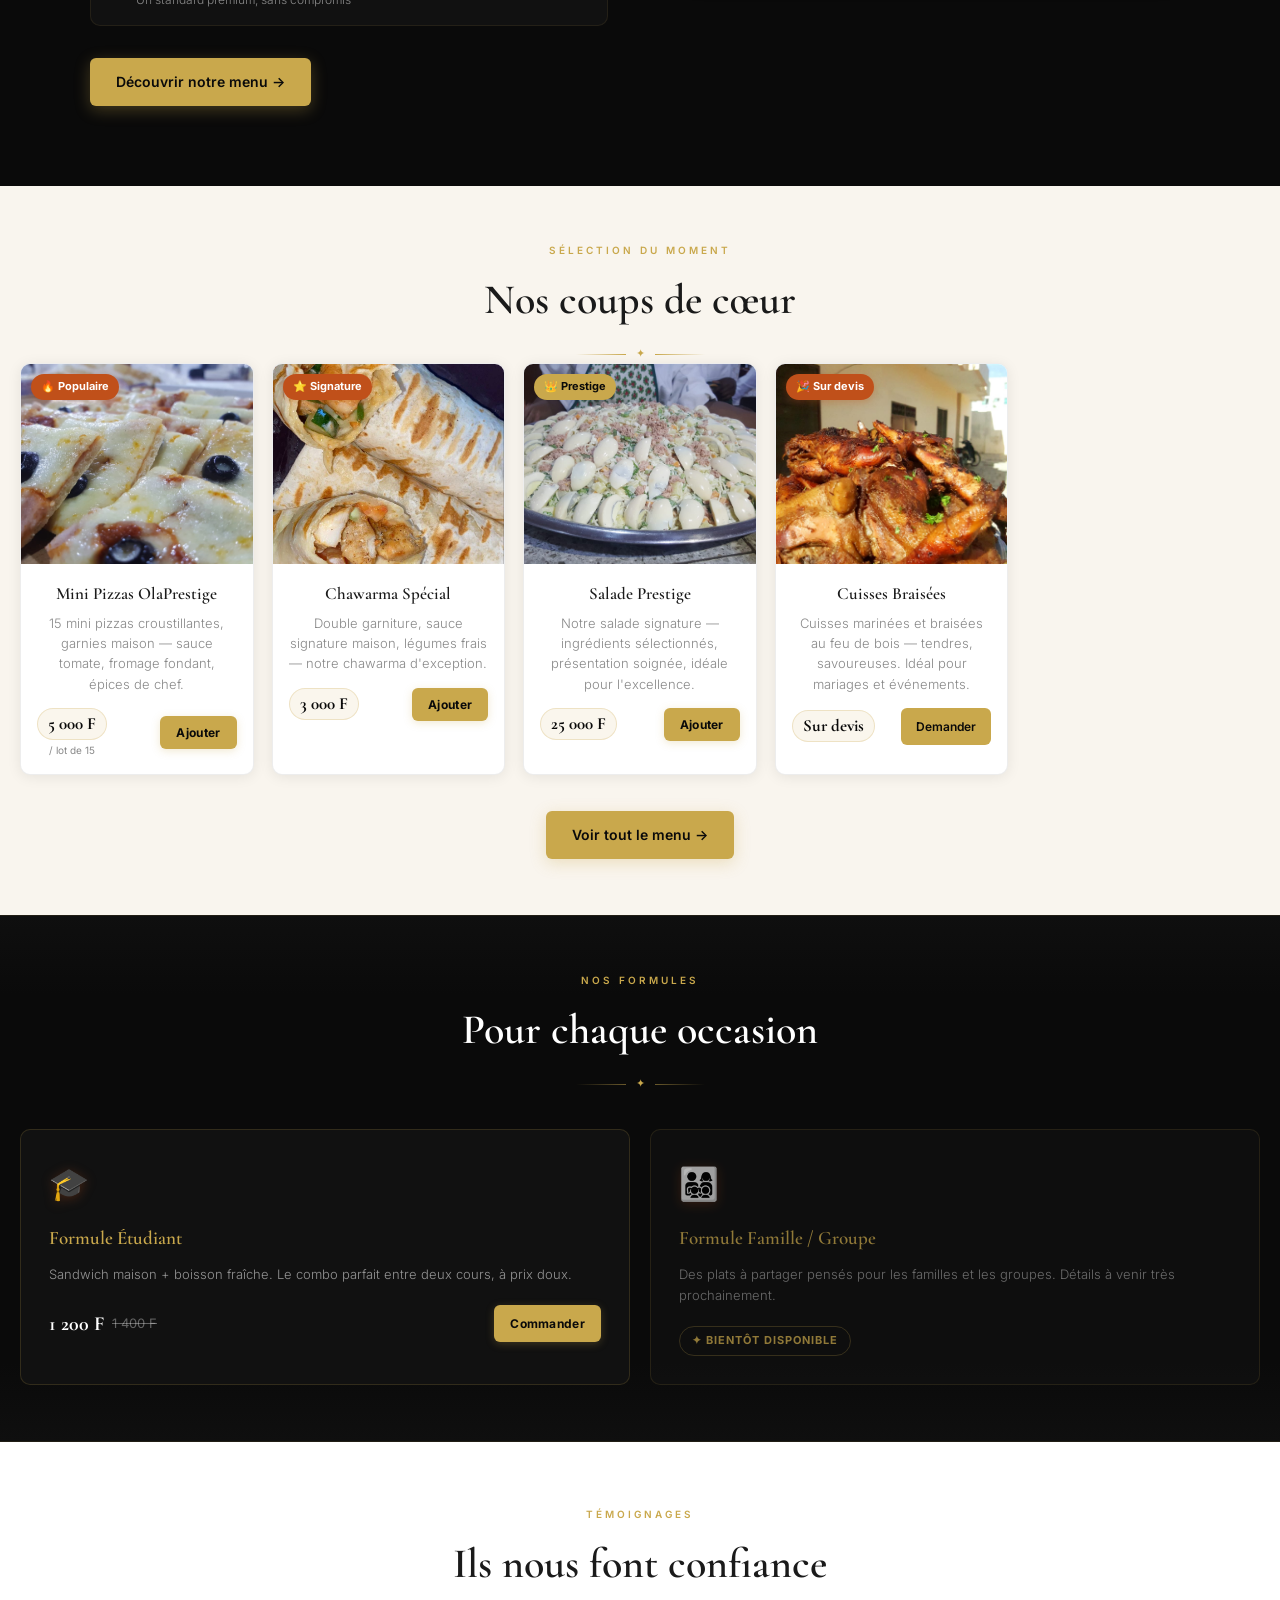
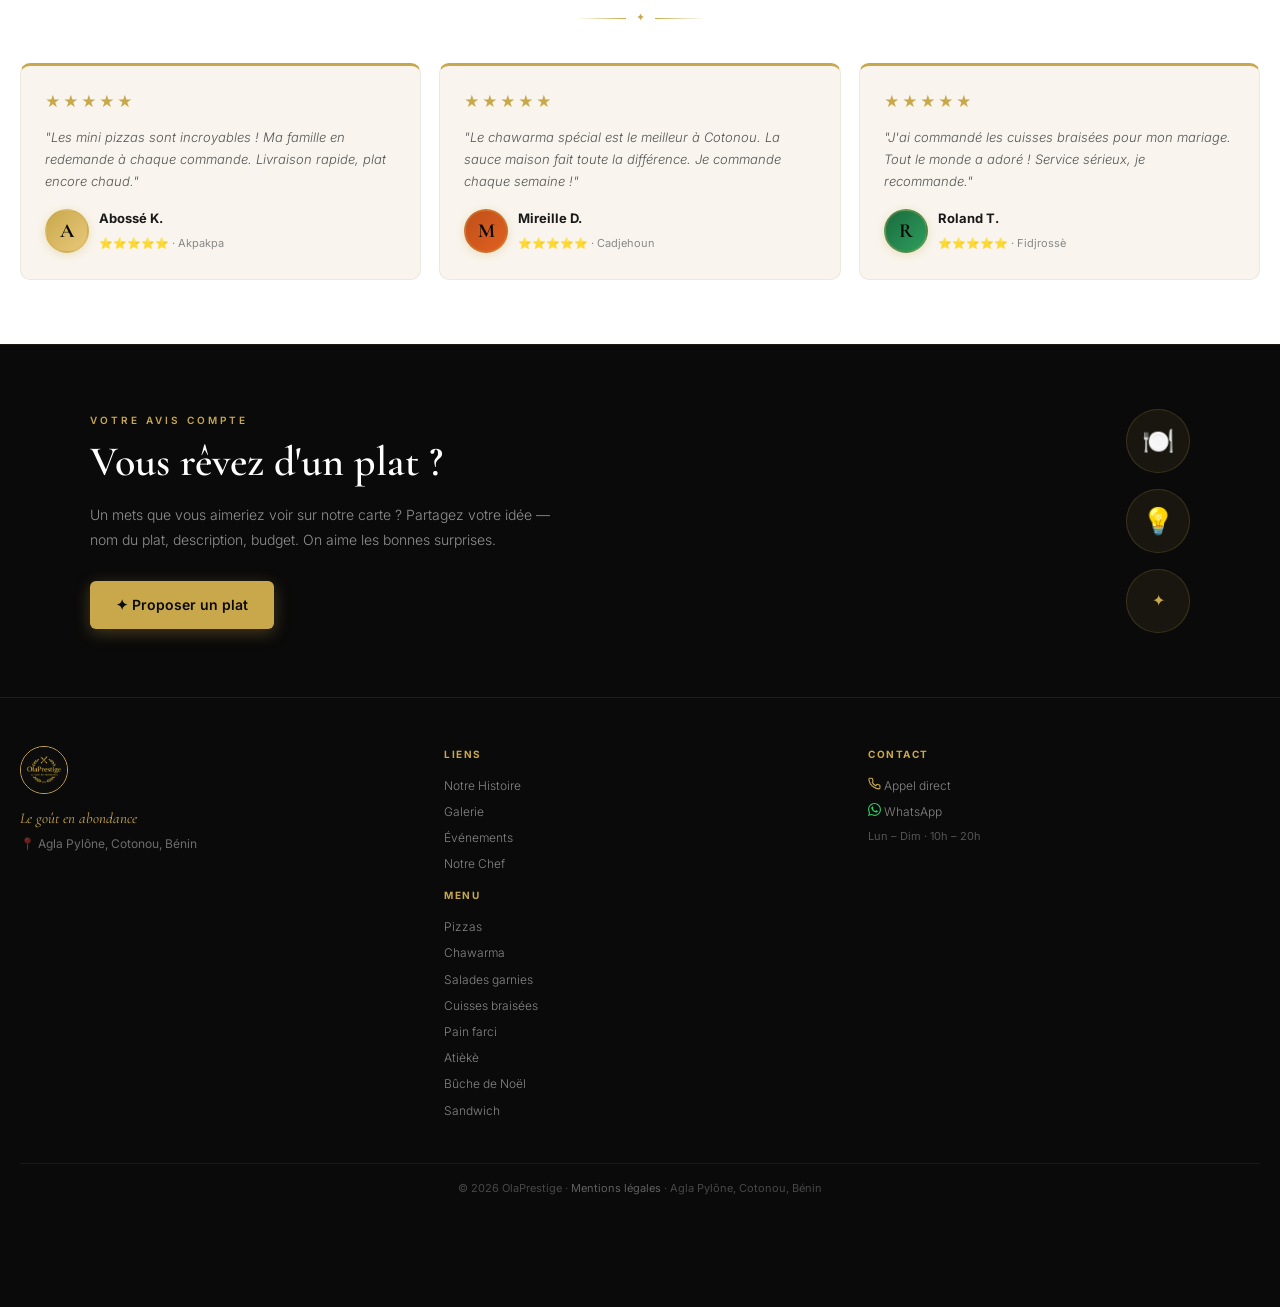
==== commit 16d92432: "Add files via upload" ====
--- a/index.html
+++ b/index.html
@@ -67,23 +67,26 @@
     <span class="status-pill" id="statusPill"></span>
   </div>
   <div class="topbar-right">
-    <a href="tel:+2290141239272" class="t-icon" title="Appeler" aria-label="Appeler OlaPrestige">
-      <svg width="15" height="15" viewBox="0 0 24 24" fill="none" stroke="currentColor" stroke-width="2" stroke-linecap="round"><path d="M22 16.92v3a2 2 0 0 1-2.18 2 19.79 19.79 0 0 1-8.63-3.07A19.5 19.5 0 0 1 4.69 13.1a19.79 19.79 0 0 1-3.07-8.67A2 2 0 0 1 3.4 2.18h3a2 2 0 0 1 2 1.72c.127.96.361 1.903.7 2.81a2 2 0 0 1-.45 2.11L7.91 9.91a16 16 0 0 0 6.18 6.18l1.79-1.79a2 2 0 0 1 2.11-.45c.907.339 1.85.573 2.81.7A2 2 0 0 1 22 16.92z"/></svg>
-    </a>
-    <a href="https://wa.me/2290152372275" target="_blank" class="t-icon" title="WhatsApp" aria-label="Contacter OlaPrestige sur WhatsApp">
-      <svg width="15" height="15" viewBox="0 0 24 24" fill="#25D366"><path d="M17.472 14.382c-.297-.149-1.758-.867-2.03-.967-.273-.099-.471-.148-.67.15-.197.297-.767.966-.94 1.164-.173.199-.347.223-.644.075-.297-.15-1.255-.463-2.39-1.475-.883-.788-1.48-1.761-1.653-2.059-.173-.297-.018-.458.13-.606.134-.133.298-.347.446-.52.149-.174.198-.298.298-.497.099-.198.05-.371-.025-.52-.075-.149-.669-1.612-.916-2.207-.242-.579-.487-.5-.669-.51-.173-.008-.371-.01-.57-.01-.198 0-.52.074-.792.372-.272.297-1.04 1.016-1.04 2.479 0 1.462 1.065 2.875 1.213 3.074.149.198 2.096 3.2 5.077 4.487.709.306 1.262.489 1.694.625.712.227 1.36.195 1.871.118.571-.085 1.758-.719 2.006-1.413.248-.694.248-1.289.173-1.413-.074-.124-.272-.198-.57-.347m-5.421 7.403h-.004a9.87 9.87 0 0 1-5.031-1.378l-.361-.214-3.741.982.998-3.648-.235-.374a9.86 9.86 0 0 1-1.51-5.26c.001-5.45 4.436-9.884 9.888-9.884 2.64 0 5.122 1.03 6.988 2.898a9.825 9.825 0 0 1 2.893 6.994c-.003 5.45-4.437 9.884-9.885 9.884m8.413-18.297A11.815 11.815 0 0 0 12.05 0C5.495 0 .16 5.335.157 11.892c0 2.096.547 4.142 1.588 5.945L.057 24l6.305-1.654a11.882 11.882 0 0 0 5.683 1.448h.005c6.554 0 11.89-5.335 11.893-11.893a11.821 11.821 0 0 0-3.48-8.413z"/></svg>
-    </a>
-    <!-- MUSIQUE -->
-    <button class="ctrl-btn" id="musicBtn" onclick="toggleMusic()" title="Musique d'ambiance" aria-label="Musique">
-      <svg id="musicIcon" width="14" height="14" viewBox="0 0 24 24" fill="none" stroke="currentColor" stroke-width="2" stroke-linecap="round"><path d="M9 18V5l12-2v13"/><circle cx="6" cy="18" r="3"/><circle cx="18" cy="16" r="3"/></svg>
-    </button>
-    <!-- MODE SOMBRE/CLAIR -->
-    <button class="ctrl-btn" id="themeBtn" onclick="toggleTheme()" title="Mode clair/sombre" aria-label="Thème">
-      <svg id="themeIcon" width="14" height="14" viewBox="0 0 24 24" fill="none" stroke="currentColor" stroke-width="2" stroke-linecap="round"><circle cx="12" cy="12" r="5"/><line x1="12" y1="1" x2="12" y2="3"/><line x1="12" y1="21" x2="12" y2="23"/><line x1="4.22" y1="4.22" x2="5.64" y2="5.64"/><line x1="18.36" y1="18.36" x2="19.78" y2="19.78"/><line x1="1" y1="12" x2="3" y2="12"/><line x1="21" y1="12" x2="23" y2="12"/><line x1="4.22" y1="19.78" x2="5.64" y2="18.36"/><line x1="18.36" y1="5.64" x2="19.78" y2="4.22"/></svg>
-    </button>
+    <div class="topbar-group">
+      <a href="tel:+2290141239272" class="t-icon" title="Appeler" aria-label="Appeler OlaPrestige">
+        <svg width="14" height="14" viewBox="0 0 24 24" fill="none" stroke="currentColor" stroke-width="2" stroke-linecap="round"><path d="M22 16.92v3a2 2 0 0 1-2.18 2 19.79 19.79 0 0 1-8.63-3.07A19.5 19.5 0 0 1 4.69 13.1a19.79 19.79 0 0 1-3.07-8.67A2 2 0 0 1 3.4 2.18h3a2 2 0 0 1 2 1.72c.127.96.361 1.903.7 2.81a2 2 0 0 1-.45 2.11L7.91 9.91a16 16 0 0 0 6.18 6.18l1.79-1.79a2 2 0 0 1 2.11-.45c.907.339 1.85.573 2.81.7A2 2 0 0 1 22 16.92z"/></svg>
+      </a>
+      <a href="https://wa.me/2290152372275" target="_blank" class="t-icon" title="WhatsApp" aria-label="Contacter OlaPrestige sur WhatsApp">
+        <svg width="14" height="14" viewBox="0 0 24 24" fill="#25D366"><path d="M17.472 14.382c-.297-.149-1.758-.867-2.03-.967-.273-.099-.471-.148-.67.15-.197.297-.767.966-.94 1.164-.173.199-.347.223-.644.075-.297-.15-1.255-.463-2.39-1.475-.883-.788-1.48-1.761-1.653-2.059-.173-.297-.018-.458.13-.606.134-.133.298-.347.446-.52.149-.174.198-.298.298-.497.099-.198.05-.371-.025-.52-.075-.149-.669-1.612-.916-2.207-.242-.579-.487-.5-.669-.51-.173-.008-.371-.01-.57-.01-.198 0-.52.074-.792.372-.272.297-1.04 1.016-1.04 2.479 0 1.462 1.065 2.875 1.213 3.074.149.198 2.096 3.2 5.077 4.487.709.306 1.262.489 1.694.625.712.227 1.36.195 1.871.118.571-.085 1.758-.719 2.006-1.413.248-.694.248-1.289.173-1.413-.074-.124-.272-.198-.57-.347m-5.421 7.403h-.004a9.87 9.87 0 0 1-5.031-1.378l-.361-.214-3.741.982.998-3.648-.235-.374a9.86 9.86 0 0 1-1.51-5.26c.001-5.45 4.436-9.884 9.888-9.884 2.64 0 5.122 1.03 6.988 2.898a9.825 9.825 0 0 1 2.893 6.994c-.003 5.45-4.437 9.884-9.885 9.884m8.413-18.297A11.815 11.815 0 0 0 12.05 0C5.495 0 .16 5.335.157 11.892c0 2.096.547 4.142 1.588 5.945L.057 24l6.305-1.654a11.882 11.882 0 0 0 5.683 1.448h.005c6.554 0 11.89-5.335 11.893-11.893a11.821 11.821 0 0 0-3.48-8.413z"/></svg>
+      </a>
+    </div>
+
+    <div class="topbar-group">
+      <button class="ctrl-btn" id="musicBtn" onclick="toggleMusic()" title="Musique d'ambiance" aria-label="Musique">
+        <svg id="musicIcon" width="13" height="13" viewBox="0 0 24 24" fill="none" stroke="currentColor" stroke-width="2" stroke-linecap="round"><path d="M9 18V5l12-2v13"/><circle cx="6" cy="18" r="3"/><circle cx="18" cy="16" r="3"/></svg>
+      </button>
+      <button class="ctrl-btn" id="themeBtn" onclick="toggleTheme()" title="Mode clair/sombre" aria-label="Thème">
+        <svg id="themeIcon" width="13" height="13" viewBox="0 0 24 24" fill="none" stroke="currentColor" stroke-width="2" stroke-linecap="round"><circle cx="12" cy="12" r="5"/><line x1="12" y1="1" x2="12" y2="3"/><line x1="12" y1="21" x2="12" y2="23"/><line x1="4.22" y1="4.22" x2="5.64" y2="5.64"/><line x1="18.36" y1="18.36" x2="19.78" y2="19.78"/><line x1="1" y1="12" x2="3" y2="12"/><line x1="21" y1="12" x2="23" y2="12"/><line x1="4.22" y1="19.78" x2="5.64" y2="18.36"/><line x1="18.36" y1="5.64" x2="19.78" y2="4.22"/></svg>
+      </button>
+    </div>
+
     <div class="lang-sw">
       <button class="lang-btn on" id="btnFR" onclick="setLang('fr')">FR</button>
-      <span class="lang-sep">|</span>
       <button class="lang-btn" id="btnEN" onclick="setLang('en')">EN</button>
     </div>
   </div>
@@ -196,7 +199,7 @@
 
 
 <!-- NOTRE HISTOIRE -->
-<section class="hist-sec">
+<section class="hist-sec" id="hist">
   <div class="hist-in">
     <div class="hist-text">
       <p class="cat-ey" data-fr="Notre histoire" data-en="Our story">Notre histoire</p>
@@ -409,7 +412,7 @@
     </div>
     <div class="ftr-col">
       <h5 data-fr="Liens" data-en="Links">Liens</h5>
-      <a href="histoire.html" data-fr="Notre Histoire" data-en="Our Story">Notre Histoire</a>
+      <a href="index.html#hist" data-fr="Notre Histoire" data-en="Our Story">Notre Histoire</a>
       <a href="galerie.html" data-fr="Galerie" data-en="Gallery">Galerie</a>
       <a href="evenements.html" data-fr="Événements" data-en="Events">Événements</a>
       <a href="notre-chef.html" data-fr="Notre Chef" data-en="Our Chef">Notre Chef</a>
--- a/style.css
+++ b/style.css
@@ -55,22 +55,37 @@
 }
 .s-open  { background:rgba(76,175,80,0.15); color:#4caf50; border:1px solid rgba(76,175,80,0.3); }
 .s-closed{ background:rgba(229,57,53,0.12); color:#e53935; border:1px solid rgba(229,57,53,0.2); }
+/* Système unifié d'actions topbar : icônes rondes discrètes, groupées visuellement */
+.topbar-group {
+  display:flex; align-items:center; gap:2px;
+  padding:2px; border-radius:20px;
+  background:rgba(255,255,255,0.03);
+}
+.topbar-group + .topbar-group { margin-left:8px; }
+
 .t-icon {
   display:flex; align-items:center; justify-content:center;
-  width:28px; height:28px; border-radius:50%;
-  color:rgba(255,255,255,0.6);
+  width:26px; height:26px; border-radius:50%;
+  color:rgba(255,255,255,0.55);
   transition:all var(--t);
-}
-.t-icon:hover { color:var(--or); background:rgba(201,168,76,0.1); }
-.lang-sw { display:flex; align-items:center; gap:4px; }
+  flex-shrink:0;
+}
+.t-icon:hover { color:var(--or); background:rgba(201,168,76,0.12); }
+
+.lang-sw {
+  display:flex; align-items:center;
+  background:rgba(255,255,255,0.03);
+  border-radius:20px; padding:2px;
+}
 .lang-btn {
-  background:none; border:none; padding:2px 6px;
-  font-size:11px; font-weight:600;
+  background:none; border:none; padding:4px 9px;
+  font-size:10px; font-weight:700; letter-spacing:0.3px;
   color:rgba(255,255,255,0.4); cursor:pointer;
-  border-radius:3px; transition:all var(--t);
-}
-.lang-btn:hover, .lang-btn.on { color:var(--or); background:rgba(201,168,76,0.1); }
-.lang-sep { color:rgba(255,255,255,0.2); font-size:10px; }
+  border-radius:14px; transition:all var(--t);
+}
+.lang-btn:hover { color:rgba(255,255,255,0.7); }
+.lang-btn.on { color:var(--noir); background:var(--or); }
+.lang-sep { display:none; }
 
 /* ═══════════ HEADER ═══════════ */
 .hdr {
@@ -111,16 +126,16 @@
   background:var(--or); padding:9px 13px;
   color:var(--noir); display:flex; align-items:center;
 }
-.hdr-acts { display:flex; align-items:center; gap:6px; flex-shrink:0; }
+.hdr-acts { display:flex; align-items:center; gap:8px; flex-shrink:0; padding-left:8px; border-left:1px solid rgba(255,255,255,0.08); }
 .call-btn {
   display:flex; align-items:center; gap:6px;
-  color:rgba(255,255,255,0.7); font-size:13px;
-  padding:8px 10px; border-radius:var(--rsm);
-  border:1px solid rgba(255,255,255,0.1);
+  color:rgba(255,255,255,0.65); font-size:13px;
+  height:42px; padding:0 14px; border-radius:var(--rsm);
+  border:1px solid rgba(255,255,255,0.12);
   transition:all var(--t);
   flex-shrink:0;
 }
-.call-btn:hover { border-color:var(--or); color:var(--or); }
+.call-btn:hover { border-color:var(--or); color:var(--or); background:rgba(201,168,76,0.06); }
 .call-btn span { display:none; }
 .cart-btn {
   position:relative;
@@ -130,6 +145,7 @@
   display:flex; align-items:center; justify-content:center;
   color:var(--noir); transition:all var(--t);
   flex-shrink:0;
+  box-shadow:0 2px 8px rgba(201,168,76,0.25);
 }
 .cart-btn:hover { background:var(--or-lt); }
 .cart-n {
@@ -182,24 +198,111 @@
 .burger-btn.open .burger-icon span:nth-child(2) { opacity:0; }
 .burger-btn.open .burger-icon span:nth-child(3) { transform:rotate(-45deg) translate(4px,-4px); }
 
-/* Dropdown mobile */
-.cat-nav-in.open {
-  flex-direction:column;
-  padding:6px 0;
-  background:var(--noir3);
-}
-.cat-nav-in.open .cat-lk {
-  padding:12px 20px;
-  border-bottom:1px solid rgba(201,168,76,0.06);
-  border-right:none;
-  width:100%;
-}
-.cat-nav-in.open .cat-lk:last-child { border-bottom:none; }
-
+/* ═══ MENU OVERLAY PREMIUM (mobile) ═══ */
 @media (max-width:767px) {
   .burger-btn { display:flex; }
   .cat-nav-in { display:none; }
-  .cat-nav-in.open { display:flex; }
+
+  .cat-nav-in.open {
+    display:grid;
+    grid-template-columns:repeat(2, 1fr);
+    gap:12px;
+    position:fixed;
+    inset:0;
+    z-index:99997;
+    background:
+      radial-gradient(ellipse 80% 50% at 50% 0%, rgba(201,168,76,0.08) 0%, transparent 60%),
+      var(--noir);
+    padding:100px 20px 40px;
+    overflow-y:auto;
+    animation:menu-overlay-in 0.3s ease;
+  }
+
+  @keyframes menu-overlay-in {
+    from { opacity:0; }
+    to   { opacity:1; }
+  }
+
+  .cat-nav-in.open .cat-lk {
+    display:flex;
+    align-items:center;
+    justify-content:center;
+    padding:26px 12px;
+    border:1px solid rgba(201,168,76,0.15);
+    border-radius:16px;
+    background:rgba(255,255,255,0.02);
+    font-size:16px;
+    line-height:1.4;
+    font-weight:600;
+    text-align:center;
+    white-space:normal;
+    color:rgba(255,255,255,0.8);
+    opacity:0;
+    transform:translateY(16px);
+    animation:cat-lk-appear 0.4s ease forwards;
+  }
+
+  .cat-nav-in.open .cat-lk:nth-child(1)  { animation-delay:0.03s; }
+  .cat-nav-in.open .cat-lk:nth-child(2)  { animation-delay:0.06s; }
+  .cat-nav-in.open .cat-lk:nth-child(3)  { animation-delay:0.09s; }
+  .cat-nav-in.open .cat-lk:nth-child(4)  { animation-delay:0.12s; }
+  .cat-nav-in.open .cat-lk:nth-child(5)  { animation-delay:0.15s; }
+  .cat-nav-in.open .cat-lk:nth-child(6)  { animation-delay:0.18s; }
+  .cat-nav-in.open .cat-lk:nth-child(7)  { animation-delay:0.21s; }
+  .cat-nav-in.open .cat-lk:nth-child(8)  { animation-delay:0.24s; }
+  .cat-nav-in.open .cat-lk:nth-child(9)  { animation-delay:0.27s; }
+  .cat-nav-in.open .cat-lk:nth-child(10) { animation-delay:0.30s; }
+  .cat-nav-in.open .cat-lk:nth-child(11) { animation-delay:0.33s; }
+  .cat-nav-in.open .cat-lk:nth-child(12) { animation-delay:0.36s; }
+  .cat-nav-in.open .cat-lk:nth-child(13) { animation-delay:0.39s; }
+
+  @keyframes cat-lk-appear {
+    to { opacity:1; transform:translateY(0); }
+  }
+
+  .cat-nav-in.open .cat-lk:hover,
+  .cat-nav-in.open .cat-lk.on {
+    background:rgba(201,168,76,0.1);
+    border-color:var(--or);
+    color:var(--or);
+    transform:translateY(-2px) scale(1.02);
+  }
+
+  .cat-nav-in.open .cat-lk-home {
+    grid-column:1 / -1;
+    background:linear-gradient(135deg, rgba(201,168,76,0.15), rgba(201,168,76,0.05));
+    border-color:var(--or);
+    color:var(--or);
+    font-weight:700;
+  }
+
+  /* Bouton fermer flottant dans l'overlay */
+  .burger-btn.open {
+    position:fixed;
+    top:14px; right:14px;
+    z-index:99998;
+    width:auto;
+    background:rgba(255,255,255,0.06);
+    border:1px solid rgba(201,168,76,0.2);
+    border-radius:50%;
+    padding:10px;
+  }
+  .burger-btn.open span[data-fr] { display:none; }
+  .burger-btn.open .burger-icon span {
+    width:16px;
+  }
+
+  /* Titre en haut de l'overlay */
+  .cat-nav.menu-open::before {
+    content:'Notre Menu';
+    position:fixed;
+    top:38px; left:24px;
+    z-index:99998;
+    font-family:'Cormorant Garamond',serif;
+    font-size:22px;
+    color:var(--or);
+    font-weight:600;
+  }
 }
 
 /* ═══════════ HERO ═══════════ */
@@ -667,6 +770,7 @@
   .hdr { padding:10px 12px; }
   .hdr-in { gap:6px; }
   .call-btn { display:none; }
+  .hdr-acts { border-left:none; padding-left:0; }
   .srch-in { padding:9px 10px; font-size:12px; }
   .srch-btn { padding:9px 11px; }
   .logo-img { width:38px; height:38px; }
@@ -1020,56 +1124,50 @@
 .chef-float:hover .chef-img { transform:scale(1.08); }
 .chef-float.chat-open { opacity:0.3; pointer-events:none; }
 
-/* Mouvement TRÈS ample — on doit le voir clairement du coin de l'œil */
+/* Mouvement discret — visible sans distraire */
 @keyframes chef-levitate {
-  0%   { transform: translateY(0px)   translateX(0px)   rotate(0deg);   }
-  20%  { transform: translateY(-30px) translateX(8px)   rotate(-8deg);  }
-  40%  { transform: translateY(-45px) translateX(-6px)  rotate(6deg);   }
-  60%  { transform: translateY(-30px) translateX(10px)  rotate(-6deg);  }
-  80%  { transform: translateY(-12px) translateX(-8px)  rotate(8deg);   }
-  100% { transform: translateY(0px)   translateX(0px)   rotate(0deg);   }
-}
-
-/* Ombre qui pulse fort au sol — accentue la sensation de décollage */
+  0%, 100% { transform: translateY(0px); }
+  50%      { transform: translateY(-6px); }
+}
+
+/* Ombre légère, quasi statique */
 .chef-float::after {
   content:'';
   display:block;
-  width:55px; height:12px;
-  background:radial-gradient(ellipse, rgba(0,0,0,0.3) 0%, transparent 75%);
+  width:38px; height:8px;
+  background:radial-gradient(ellipse, rgba(0,0,0,0.22) 0%, transparent 75%);
   border-radius:50%;
-  margin-top:-6px;
+  margin-top:-4px;
   animation: chef-shadow 4s ease-in-out infinite;
 }
 
 @keyframes chef-shadow {
-  0%   { transform: scale(1);    opacity:0.55; }
-  40%  { transform: scale(0.45); opacity:0.15; }
-  60%  { transform: scale(0.5);  opacity:0.18; }
-  100% { transform: scale(1);    opacity:0.55; }
+  0%, 100% { transform: scale(1);   opacity:0.35; }
+  50%      { transform: scale(0.85); opacity:0.22; }
 }
 
 .chef-avatar-wrap {
-  position:relative; width:80px; height:80px;
+  position:relative; width:40px; height:40px;
   animation: chef-levitate 4s ease-in-out infinite;
 }
 .chef-img {
-  width:80px; height:80px;
+  width:40px; height:40px;
   border-radius:50%; object-fit:cover; object-position:top;
-  border:3px solid var(--or);
-  box-shadow:0 4px 20px rgba(201,168,76,0.4), 0 8px 32px rgba(0,0,0,0.2);
+  border:1.5px solid var(--or);
+  box-shadow:0 3px 14px rgba(201,168,76,0.35), 0 4px 16px rgba(0,0,0,0.18);
 }
 .chef-badge {
-  position:absolute; bottom:2px; right:2px;
-  width:22px; height:22px; border-radius:50%;
+  position:absolute; bottom:-1px; right:-1px;
+  width:12px; height:12px; border-radius:50%;
   background:var(--braise); color:var(--blanc);
-  font-size:10px; font-weight:700;
+  font-size:8px; font-weight:700;
   display:flex; align-items:center; justify-content:center;
-  border:2px solid var(--blanc);
+  border:1.5px solid var(--blanc);
 }
 .chef-label {
-  font-size:11px; font-weight:700; color:var(--or);
-  background:var(--noir); padding:3px 8px; border-radius:10px;
-  margin-top:4px; letter-spacing:0.5px;
+  font-size:9px; font-weight:700; color:var(--or);
+  background:var(--noir); padding:2px 6px; border-radius:8px;
+  margin-top:3px; letter-spacing:0.3px;
   box-shadow:0 2px 8px rgba(0,0,0,0.3);
 }
 
@@ -1093,22 +1191,22 @@
 /* ─── Panel chat ─── */
 .olabot-panel {
   position:fixed !important;
-  right:16px !important;
-  bottom:220px !important;
+  right:14px !important;
+  bottom:170px !important;
   top:auto !important;
   left:auto !important;
   z-index:99998 !important;
-  width:min(360px, calc(100vw - 32px));
+  width:min(300px, calc(100vw - 28px));
   background:var(--blanc);
-  border-radius:20px;
-  box-shadow:0 20px 60px rgba(0,0,0,0.28), 0 0 0 1px rgba(201,168,76,0.12);
+  border-radius:16px;
+  box-shadow:0 16px 48px rgba(0,0,0,0.26), 0 0 0 1px rgba(201,168,76,0.12);
   display:flex; flex-direction:column;
   opacity:0; pointer-events:none;
   transform:scale(0.9) translateY(10px);
   transform-origin:bottom right;
   transition:all 0.28s cubic-bezier(.4,0,.2,1);
   overflow:hidden;
-  max-height:min(520px, 70vh);
+  max-height:min(420px, 60vh);
 }
 .olabot-panel.open {
   opacity:1; pointer-events:all;
@@ -1118,20 +1216,20 @@
 /* Header */
 .olabot-header {
   display:flex; align-items:center; justify-content:space-between;
-  padding:14px 16px;
+  padding:10px 12px;
   background:linear-gradient(135deg, var(--noir) 0%, var(--noir3) 100%);
   border-bottom:1px solid rgba(201,168,76,0.15);
   flex-shrink:0;
 }
-.olabot-header-info { display:flex; align-items:center; gap:10px; }
+.olabot-header-info { display:flex; align-items:center; gap:8px; }
 .olabot-avatar-img {
-  width:38px; height:38px; border-radius:50%;
+  width:30px; height:30px; border-radius:50%;
   object-fit:cover; object-position:top;
   border:2px solid var(--or);
   flex-shrink:0;
 }
-.olabot-header-info strong { display:block; color:var(--or); font-size:14px; }
-.olabot-header-info span { font-size:11px; color:rgba(255,255,255,0.5); display:flex; align-items:center; gap:4px; }
+.olabot-header-info strong { display:block; color:var(--or); font-size:13px; }
+.olabot-header-info span { font-size:10px; color:rgba(255,255,255,0.5); display:flex; align-items:center; gap:4px; }
 .status-dot {
   width:6px; height:6px; border-radius:50%;
   background:#4caf50; display:inline-block;
@@ -1147,8 +1245,8 @@
 
 /* Messages */
 .olabot-messages {
-  flex:1; overflow-y:auto; padding:14px;
-  display:flex; flex-direction:column; gap:12px;
+  flex:1; overflow-y:auto; padding:10px;
+  display:flex; flex-direction:column; gap:8px;
   scroll-behavior:smooth; background:var(--ivoire);
 }
 .olabot-messages::-webkit-scrollbar { width:4px; }
@@ -1159,14 +1257,14 @@
 .olabot-msg.bot  { justify-content:flex-start; }
 
 .msg-avatar {
-  width:28px; height:28px; border-radius:50%;
+  width:22px; height:22px; border-radius:50%;
   object-fit:cover; object-position:top;
   border:1.5px solid var(--or); flex-shrink:0;
 }
 
 .olabot-bubble {
-  max-width:80%; padding:10px 14px;
-  border-radius:16px; font-size:13px; line-height:1.6;
+  max-width:82%; padding:8px 12px;
+  border-radius:14px; font-size:12px; line-height:1.5;
 }
 .olabot-msg.user .olabot-bubble {
   background:var(--noir); color:var(--blanc);
@@ -1198,34 +1296,34 @@
 
 /* Suggestions */
 .olabot-suggestions {
-  display:flex; flex-wrap:wrap; gap:6px;
-  padding:10px 14px; background:var(--ivoire);
+  display:flex; flex-wrap:wrap; gap:5px;
+  padding:8px 10px; background:var(--ivoire);
   border-top:1px solid #efefef; flex-shrink:0;
 }
 .olabot-suggestions button {
   background:var(--blanc); color:var(--noir);
-  border:1px solid #ddd; padding:6px 11px;
-  border-radius:20px; font-size:11px; font-weight:500;
+  border:1px solid #ddd; padding:5px 9px;
+  border-radius:20px; font-size:10px; font-weight:500;
   cursor:pointer; transition:all 0.2s; font-family:'Inter',sans-serif;
 }
 .olabot-suggestions button:hover { background:var(--or); color:var(--noir); border-color:var(--or); }
 
 /* Input */
 .olabot-input-wrap {
-  display:flex; align-items:center; gap:8px;
-  padding:10px 12px; background:var(--blanc);
+  display:flex; align-items:center; gap:6px;
+  padding:8px 10px; background:var(--blanc);
   border-top:1px solid #efefef; flex-shrink:0;
 }
 .olabot-input {
   flex:1; border:1.5px solid #e8e8e8; border-radius:20px;
-  padding:9px 14px; font-size:13px;
+  padding:7px 12px; font-size:12px;
   font-family:'Inter',sans-serif; outline:none;
   transition:border-color 0.2s; background:var(--ivoire);
 }
 .olabot-input:focus { border-color:var(--braise); }
 .olabot-input:disabled { opacity:0.6; }
 .olabot-send {
-  width:36px; height:36px; border-radius:50%;
+  width:32px; height:32px; border-radius:50%;
   background:var(--braise); color:var(--blanc);
   border:none; cursor:pointer;
   display:flex; align-items:center; justify-content:center;
@@ -1259,7 +1357,7 @@
     bottom:80px !important;
     top:auto !important;
   }
-  .chef-img, .chef-avatar-wrap { width:64px; height:64px; }
+  .chef-img, .chef-avatar-wrap { width:36px; height:36px; }
   .chef-bubble { font-size:11px; max-width:160px; white-space:nowrap; }
   .chef-label { font-size:10px; }
   .olabot-panel {
@@ -1630,16 +1728,17 @@
   .gal-large { grid-column:span 1; aspect-ratio:1/1; }
 }
 
-/* ═══════════ CONTRÔLES TOPBAR (musique + thème) ═══════════ */
+/* ═══════════ CONTRÔLES TOPBAR (musique + thème) — alignés sur .t-icon ═══════════ */
 .ctrl-btn {
   background:none; border:none;
-  color:rgba(255,255,255,0.6);
-  width:28px; height:28px; border-radius:50%;
+  color:rgba(255,255,255,0.55);
+  width:26px; height:26px; border-radius:50%;
   display:flex; align-items:center; justify-content:center;
   cursor:pointer; transition:all var(--t);
-}
-.ctrl-btn:hover { color:var(--or); background:rgba(201,168,76,0.1); }
-.ctrl-btn.on { color:var(--or); }
+  flex-shrink:0;
+}
+.ctrl-btn:hover { color:var(--or); background:rgba(201,168,76,0.12); }
+.ctrl-btn.on, .ctrl-btn.music-on { color:var(--or); background:rgba(201,168,76,0.1); }
 
 /* ═══════════ COUNTDOWN BAR ═══════════ */
 .countdown-bar {
@@ -1909,3 +2008,94 @@
 @media (max-width:380px) {
   .chef-vals-grid { grid-template-columns:1fr; }
 }
+
+/* ═══════════ ZONES DE LIVRAISON ═══════════ */
+.zones-sec { background:var(--ivoire); padding:60px 20px; }
+.zones-in { max-width:1100px; margin:0 auto; text-align:center; }
+.zones-sub {
+  font-size:14px; color:var(--gris);
+  line-height:1.75; font-weight:300;
+  max-width:560px; margin:16px auto 36px;
+}
+
+.zones-content {
+  display:grid; grid-template-columns:1.2fr 1fr;
+  gap:24px; text-align:left;
+}
+
+/* Carte */
+.zones-map-wrap {
+  position:relative;
+  border-radius:var(--r); overflow:hidden;
+  border:1px solid #EDE8DF;
+  box-shadow:var(--sh);
+  min-height:380px;
+  background:#e8e8e8;
+}
+.zones-map { width:100%; height:100%; min-height:380px; display:block; }
+.zones-map-pin {
+  position:absolute; bottom:14px; left:14px;
+  background:var(--noir); color:var(--or);
+  padding:8px 14px; border-radius:30px;
+  font-size:12px; font-weight:600;
+  display:flex; align-items:center; gap:8px;
+  box-shadow:0 4px 16px rgba(0,0,0,0.25);
+}
+.pin-dot {
+  width:8px; height:8px; border-radius:50%;
+  background:#e53935; flex-shrink:0;
+  animation:pulse-live 2s infinite;
+}
+
+/* Tableau zones */
+.zones-table-wrap {
+  display:flex; flex-direction:column; gap:10px;
+}
+.zone-row {
+  display:flex; align-items:center; justify-content:space-between;
+  background:var(--blanc); border-radius:var(--r-sm);
+  padding:14px 18px; border:1px solid #EDE8DF;
+  border-left:4px solid var(--gris);
+  transition:all var(--t);
+}
+.zone-row:hover { box-shadow:var(--sh); transform:translateX(2px); }
+.zone-row-near { border-left-color:#4caf50; }
+.zone-row-mid  { border-left-color:var(--or); }
+.zone-row-far  { border-left-color:var(--braise); }
+
+.zone-info { display:flex; flex-direction:column; gap:4px; }
+.zone-badge {
+  font-size:9px; font-weight:700; text-transform:uppercase;
+  letter-spacing:0.8px; padding:2px 8px; border-radius:20px;
+  width:fit-content;
+}
+.zone-badge.near { background:rgba(76,175,80,0.12); color:#2e7d32; }
+.zone-badge.mid  { background:rgba(201,168,76,0.15); color:var(--or-dk); }
+.zone-badge.far  { background:rgba(192,80,26,0.12); color:var(--braise); }
+.zone-info strong { font-size:14px; color:var(--noir); font-weight:600; }
+
+.zone-price {
+  font-family:'Cormorant Garamond',serif;
+  font-size:18px; font-weight:700; color:var(--noir);
+  white-space:nowrap; flex-shrink:0; margin-left:12px;
+}
+
+.zones-note {
+  font-size:12px; color:var(--gris);
+  font-style:italic; margin-top:6px; line-height:1.6;
+}
+.zones-cta {
+  display:block; text-align:center;
+  margin-top:8px; text-decoration:none;
+}
+
+@media (max-width:900px) {
+  .zones-content { grid-template-columns:1fr; }
+  .zones-map-wrap { min-height:300px; }
+  .zones-map { min-height:300px; }
+}
+@media (max-width:639px) {
+  .zones-sec { padding:40px 14px; }
+  .zone-row { padding:12px 14px; }
+  .zone-price { font-size:16px; }
+}
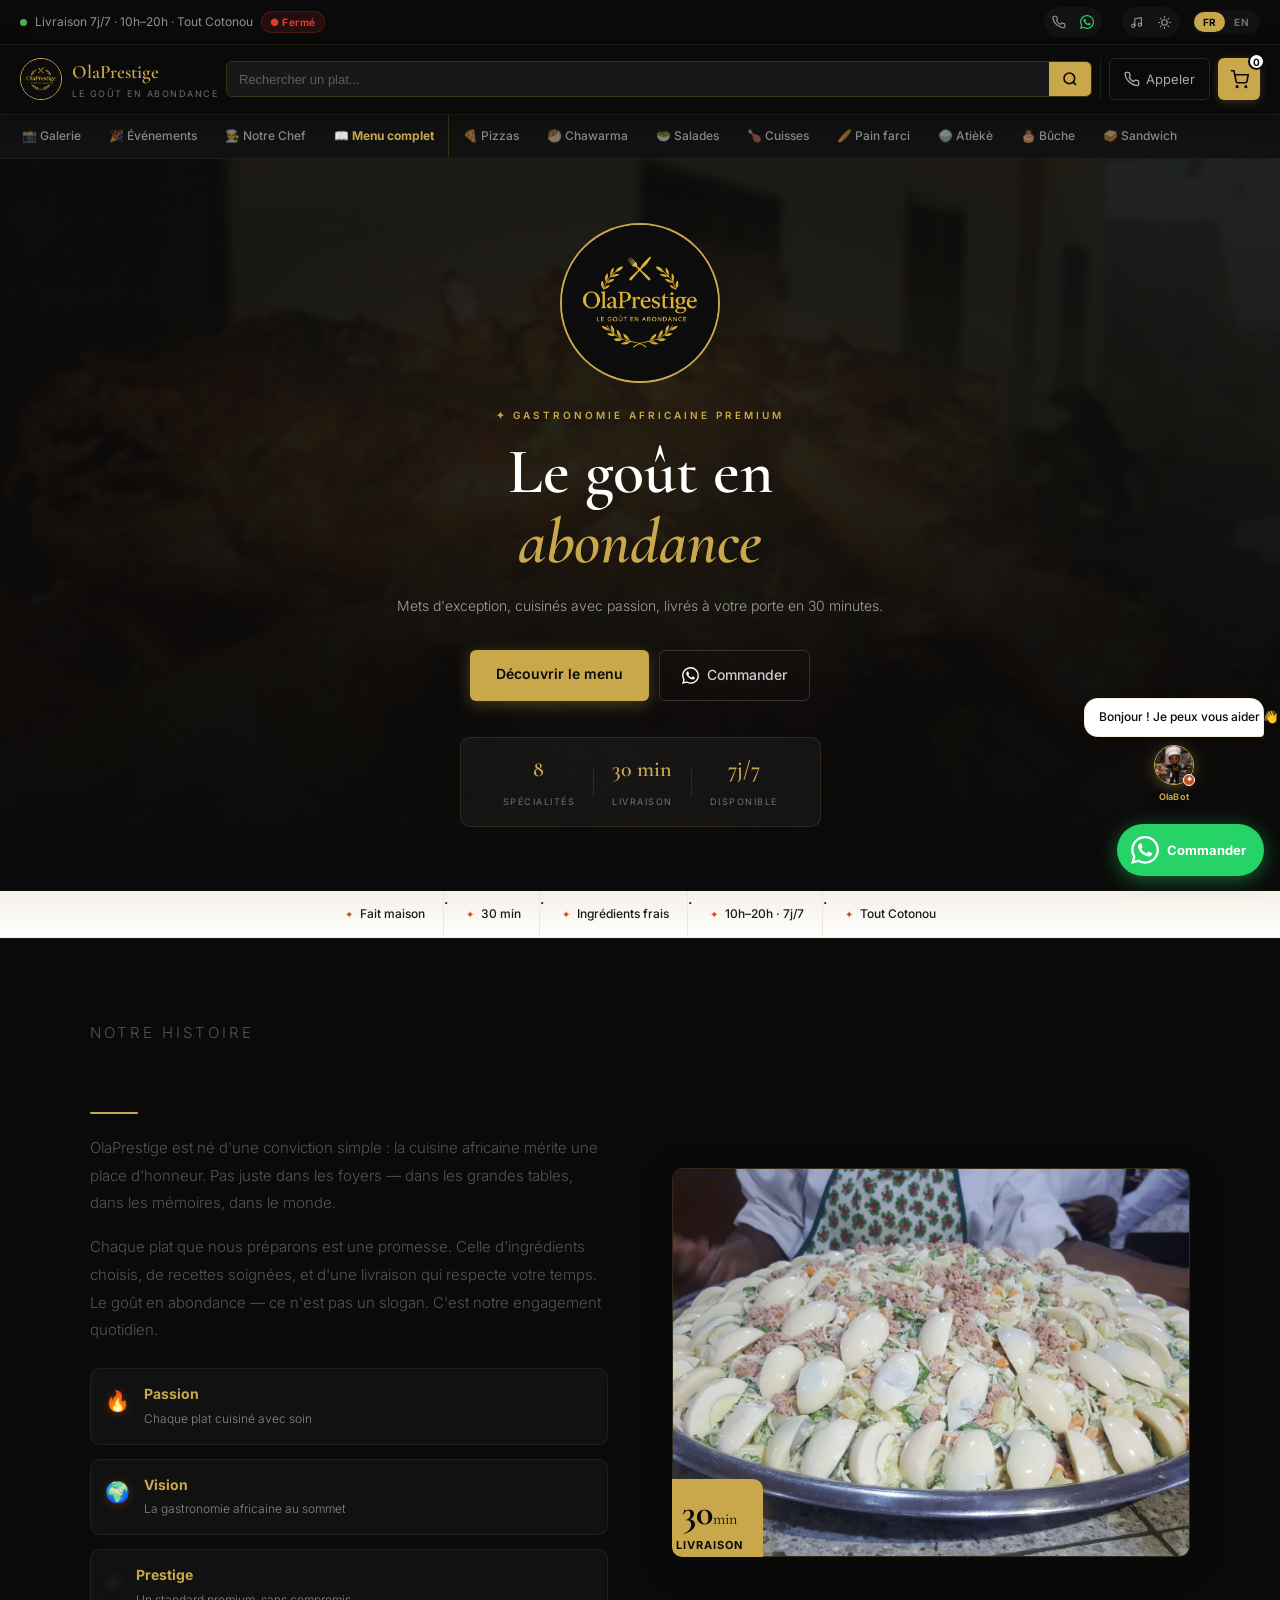
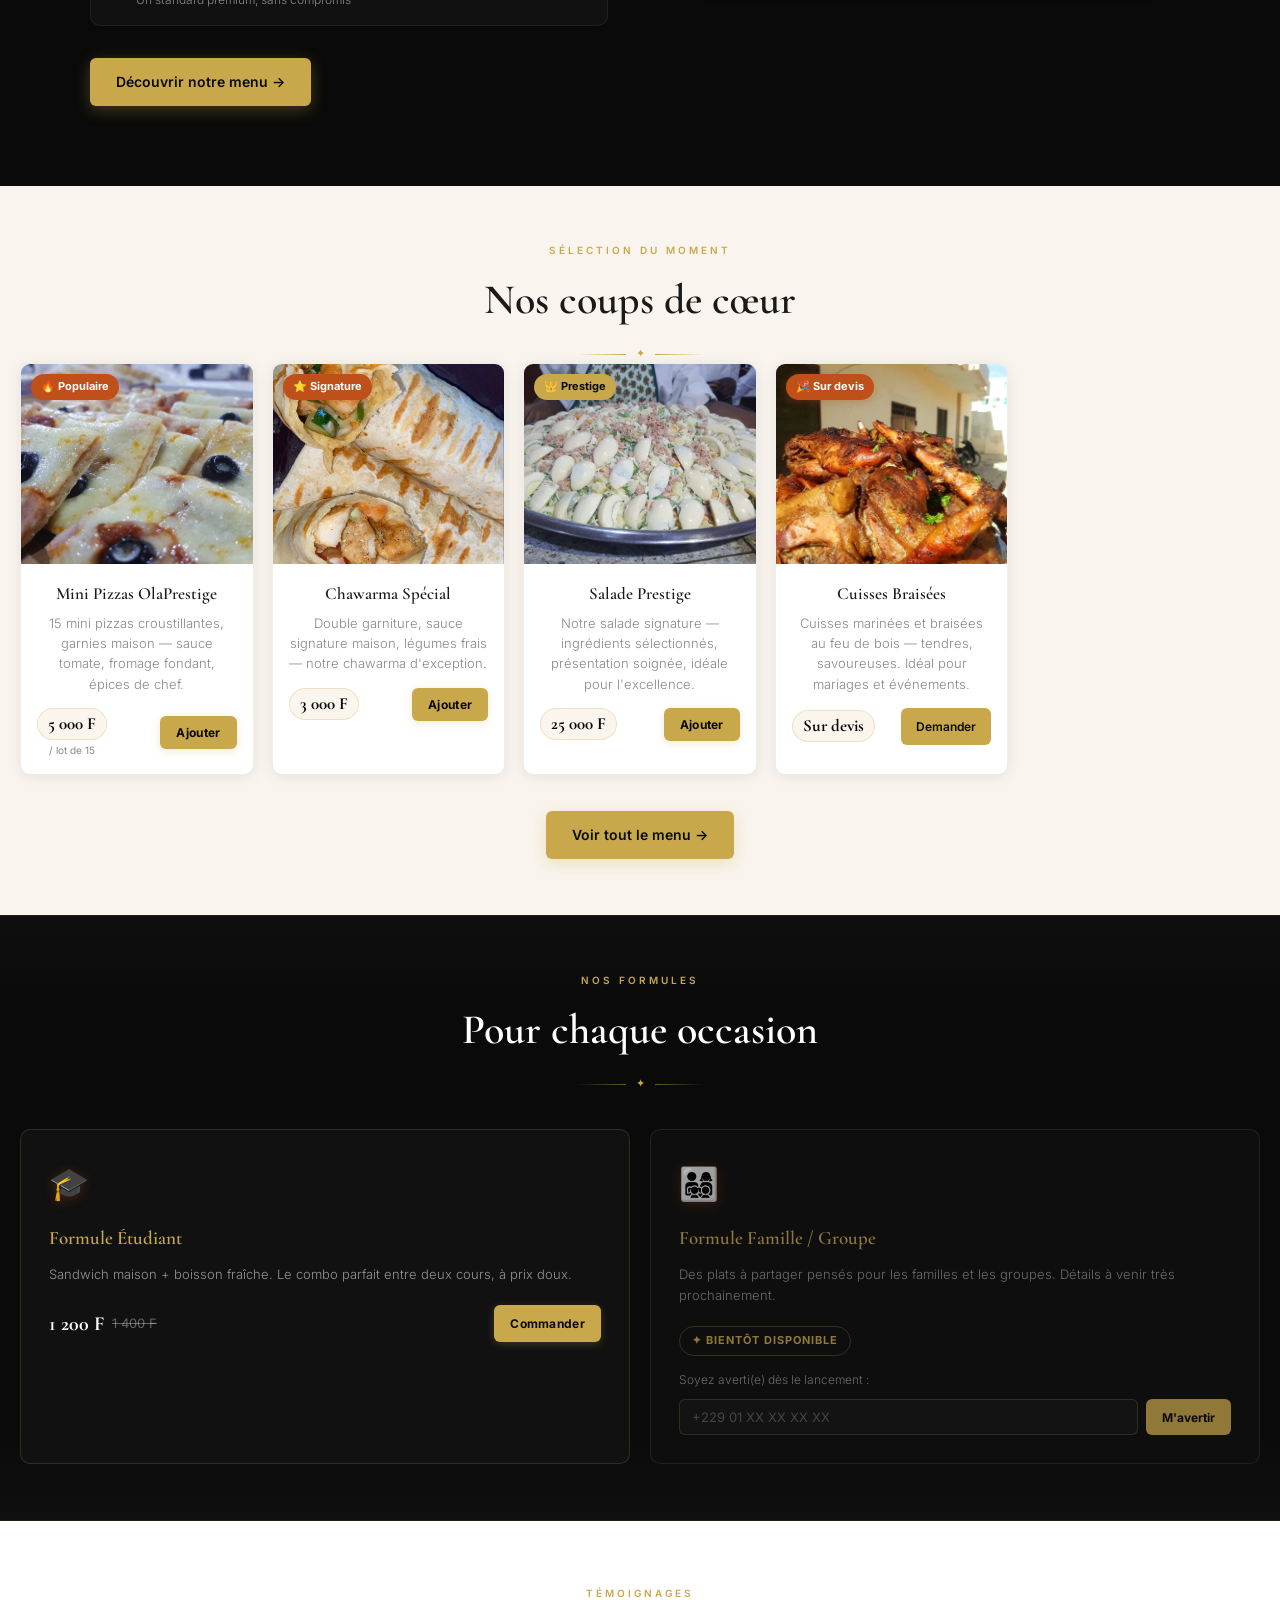
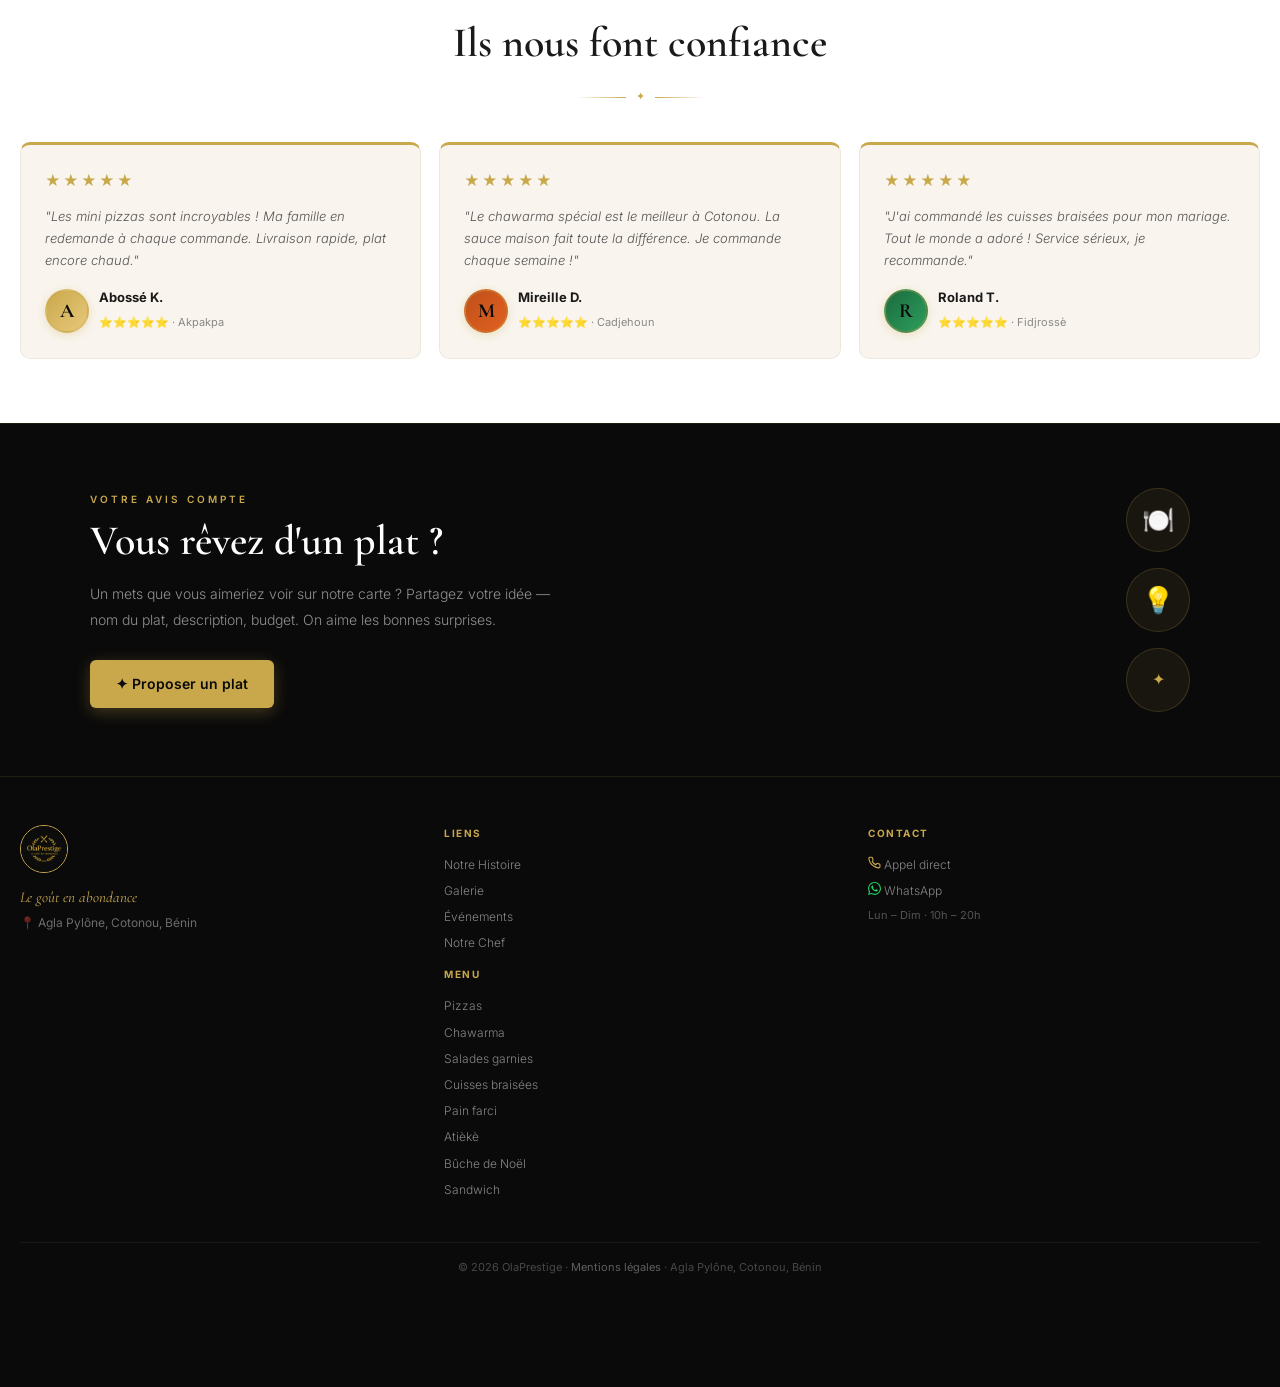
==== commit b0eb8f9b: "Add files via upload" ====
--- a/index.html
+++ b/index.html
@@ -110,7 +110,7 @@
       </div>
     </a>
     <div class="srch-w">
-      <input type="text" class="srch-in" id="srchIn" placeholder="Rechercher un plat..." aria-label="Rechercher un plat">
+      <input type="text" class="srch-in" id="srchIn" placeholder="Rechercher un plat..." data-placeholder-fr="Rechercher un plat..." data-placeholder-en="Search a dish..." aria-label="Rechercher un plat">
       <button class="srch-btn" onclick="doSearch()" aria-label="Lancer la recherche">
         <svg width="16" height="16" viewBox="0 0 24 24" fill="none" stroke="currentColor" stroke-width="2.5"><circle cx="11" cy="11" r="8"/><path d="m21 21-4.35-4.35"/></svg>
       </button>
@@ -335,12 +335,23 @@
       </article>
 
       <!-- FORMULE FAMILLE -->
-      <article class="form-card form-card-soon">
+      <article class="form-card form-card-soon" id="familyCard">
         <div class="form-card-icon">👨‍👩‍👧‍👦</div>
         <h3 class="form-card-ttl" data-fr="Formule Famille / Groupe" data-en="Family / Group Combo">Formule Famille / Groupe</h3>
         <p class="form-card-ds" data-fr="Des plats à partager pensés pour les familles et les groupes. Détails à venir très prochainement." data-en="Sharing dishes designed for families and groups. Details coming soon.">Des plats à partager pensés pour les familles et les groupes. Détails à venir très prochainement.</p>
-        <div class="form-card-ft">
+
+        <div class="form-card-ft family-notify" id="familyNotifyForm">
           <span class="form-soon-badge" data-fr="✦ Bientôt disponible" data-en="✦ Coming soon">✦ Bientôt disponible</span>
+          <p class="family-notify-txt" data-fr="Soyez averti(e) dès le lancement :" data-en="Get notified at launch:">Soyez averti(e) dès le lancement :</p>
+          <div class="family-notify-row">
+            <input type="tel" id="familyPhone" class="family-notify-input" placeholder="+229 01 XX XX XX XX" data-placeholder-fr="+229 01 XX XX XX XX" data-placeholder-en="+229 01 XX XX XX XX">
+            <button class="family-notify-btn" onclick="notifyFamilyLaunch()" data-fr="M'avertir" data-en="Notify me">M'avertir</button>
+          </div>
+        </div>
+
+        <div class="family-notify-success" id="familyNotifySuccess" style="display:none">
+          <span>✓</span>
+          <p data-fr="Merci ! Nous vous préviendrons dès que la Formule Famille sera disponible." data-en="Thanks! We'll let you know as soon as the Family Combo is available.">Merci ! Nous vous préviendrons dès que la Formule Famille sera disponible.</p>
         </div>
       </article>
     </div>
--- a/style.css
+++ b/style.css
@@ -2099,3 +2099,56 @@
   .zone-row { padding:12px 14px; }
   .zone-price { font-size:16px; }
 }
+
+/* ═══════════ FORMULE FAMILLE — NOTIFICATION ═══════════ */
+.family-notify { display:flex; flex-direction:column; gap:10px; align-items:flex-start; width:100%; }
+.family-notify-txt {
+  font-size:12px; color:rgba(255,255,255,0.55);
+  font-weight:300; margin-top:4px;
+}
+.family-notify-row {
+  display:flex; gap:8px; width:100%;
+  flex-wrap:wrap;
+}
+.family-notify-input {
+  flex:1; min-width:140px;
+  padding:9px 12px;
+  border:1px solid rgba(201,168,76,0.25);
+  border-radius:var(--rsm);
+  background:rgba(255,255,255,0.03);
+  color:var(--blanc);
+  font-size:13px; font-family:'Inter',sans-serif;
+  outline:none; transition:border-color var(--t);
+}
+.family-notify-input::placeholder { color:rgba(255,255,255,0.3); }
+.family-notify-input:focus { border-color:var(--or); }
+.family-notify-btn {
+  background:var(--or); color:var(--noir);
+  border:none; padding:9px 16px;
+  border-radius:var(--rsm);
+  font-size:12px; font-weight:700;
+  cursor:pointer; white-space:nowrap;
+  transition:all var(--t);
+}
+.family-notify-btn:hover { background:var(--or-lt); }
+
+.family-notify-success {
+  display:flex; align-items:flex-start; gap:10px;
+  background:rgba(76,175,80,0.08);
+  border:1px solid rgba(76,175,80,0.25);
+  border-radius:var(--rsm);
+  padding:14px;
+}
+.family-notify-success span {
+  color:#4caf50; font-size:16px; font-weight:700;
+  flex-shrink:0;
+}
+.family-notify-success p {
+  font-size:12px; color:rgba(255,255,255,0.7);
+  line-height:1.6; font-weight:300;
+}
+
+@media (max-width:400px) {
+  .family-notify-row { flex-direction:column; }
+  .family-notify-btn { width:100%; }
+}
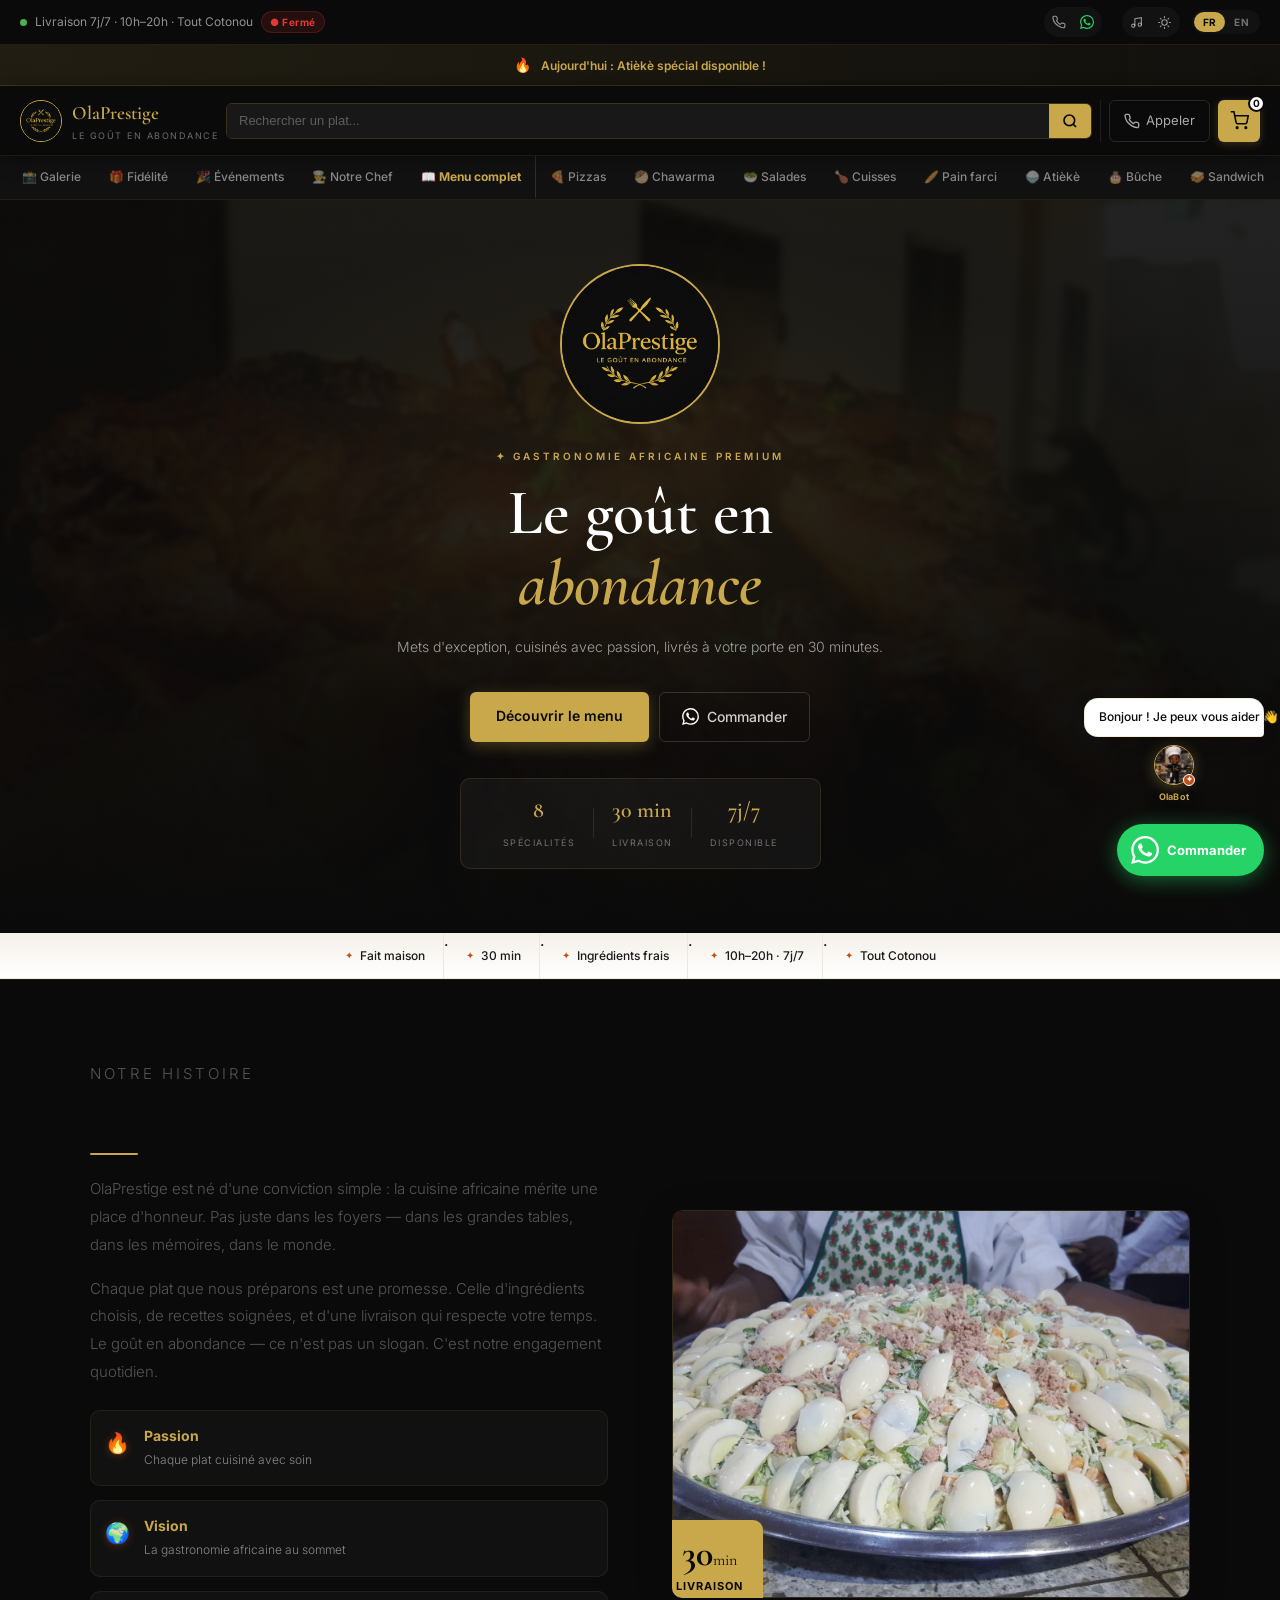
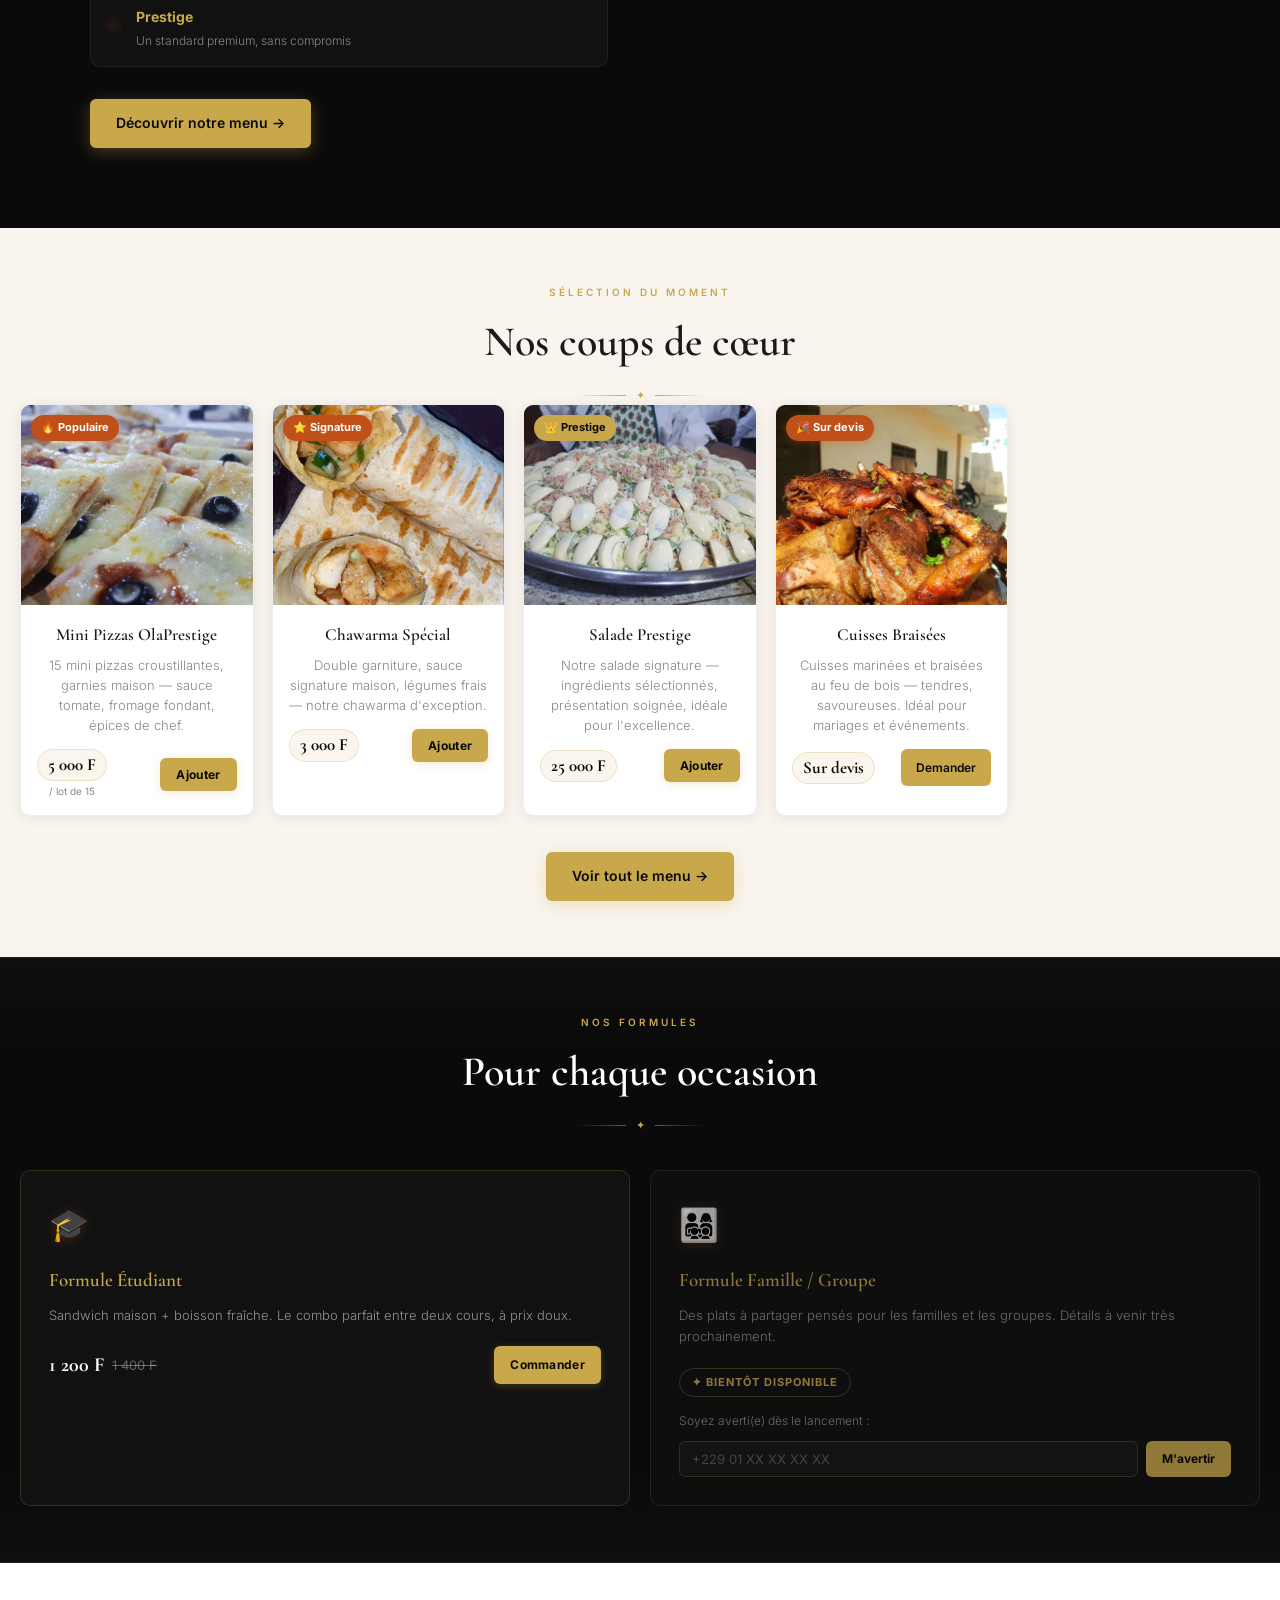
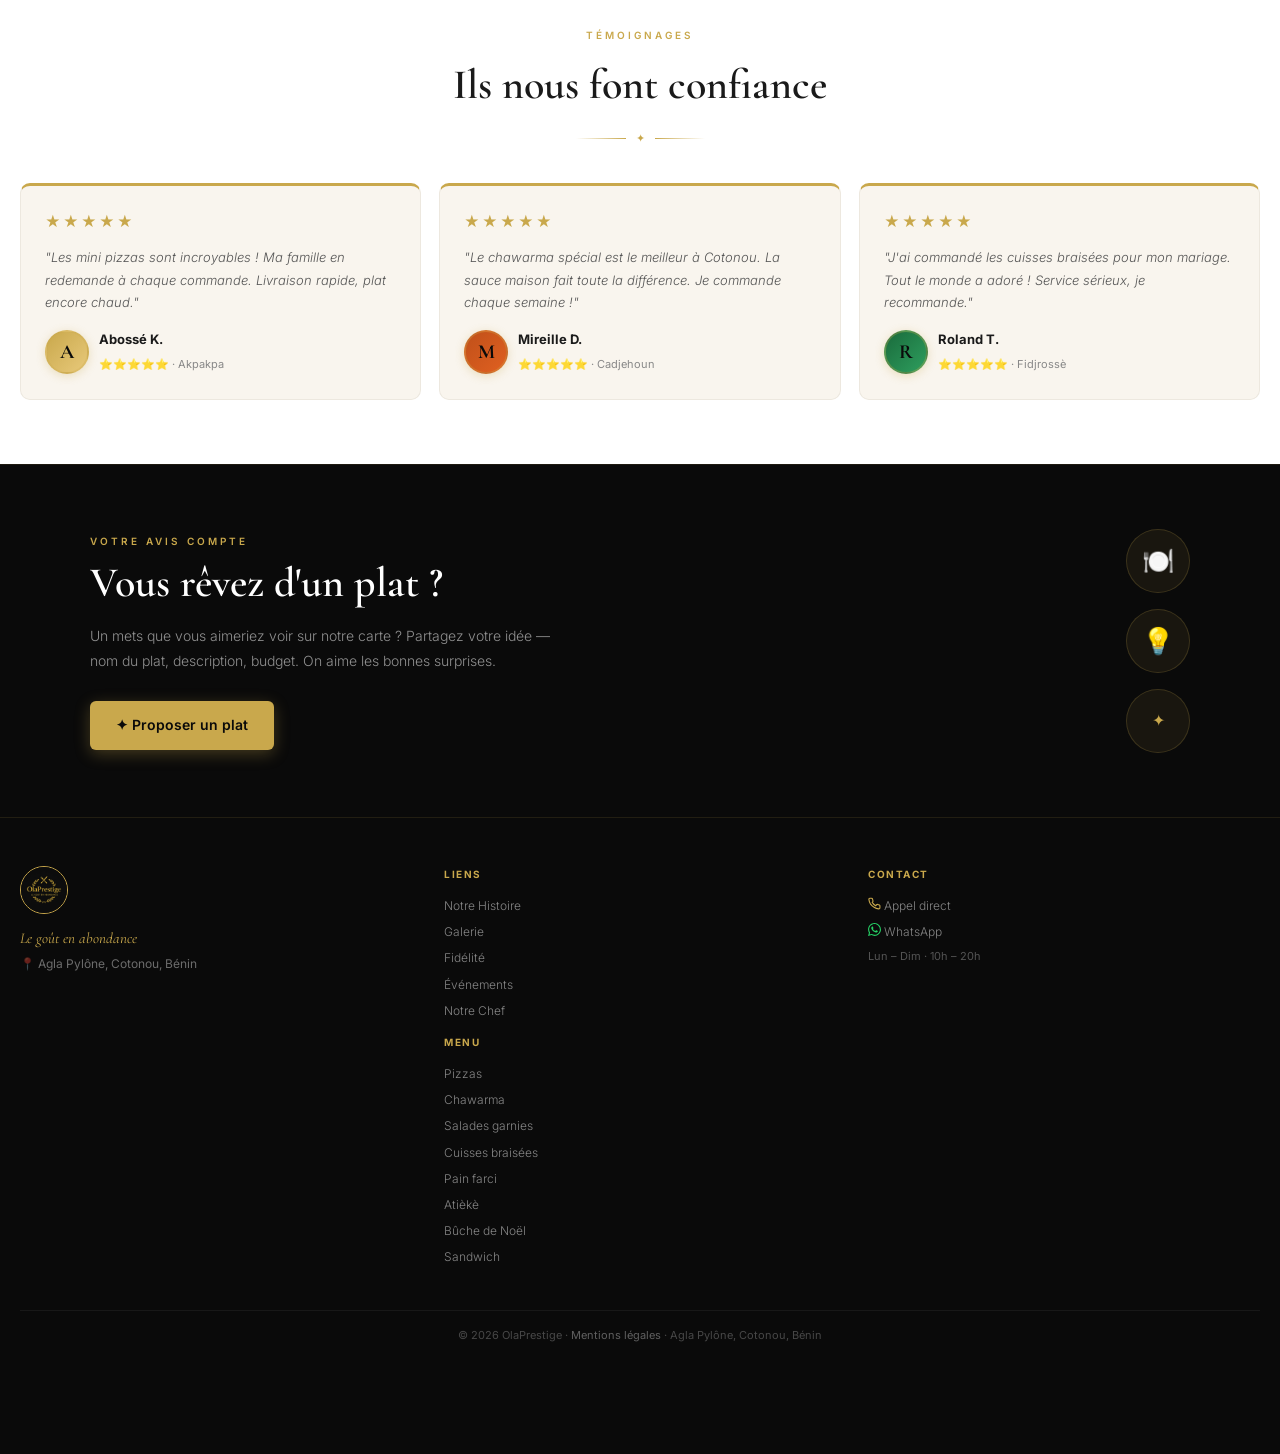
==== commit a150bcd2: "Add files via upload" ====
--- a/index.html
+++ b/index.html
@@ -99,6 +99,12 @@
   <span class="cd-timer" id="cdTimer"></span>
 </div>
 
+<!-- BANNIÈRE DU JOUR — modifie ce texte manuellement selon ce que tu prépares -->
+<div class="today-banner" id="todayBanner">
+  <span class="today-icon">🔥</span>
+  <span class="today-text" data-fr="Aujourd'hui : Atièkè spécial disponible !" data-en="Today: Special Atièkè available!">Aujourd'hui : Atièkè spécial disponible !</span>
+</div>
+
 <!-- HEADER -->
 <header class="hdr" id="hdr">
   <div class="hdr-in">
@@ -139,6 +145,7 @@
   </button>
   <div class="cat-nav-in" id="catNavIn">
     <a href="galerie.html" class="cat-lk" data-fr="📸 Galerie" data-en="📸 Gallery">📸 Galerie</a>
+    <a href="fidelite.html" class="cat-lk" data-fr="🎁 Fidélité" data-en="🎁 Loyalty">🎁 Fidélité</a>
     <a href="evenements.html" class="cat-lk" data-fr="🎉 Événements" data-en="🎉 Events">🎉 Événements</a>
     <a href="notre-chef.html" class="cat-lk" data-fr="👨‍🍳 Notre Chef" data-en="👨‍🍳 Our Chef">👨‍🍳 Notre Chef</a>
     <a href="menu.html" class="cat-lk cat-lk-home" data-fr="📖 Menu complet" data-en="📖 Full menu">📖 Menu complet</a>
@@ -425,6 +432,7 @@
       <h5 data-fr="Liens" data-en="Links">Liens</h5>
       <a href="index.html#hist" data-fr="Notre Histoire" data-en="Our Story">Notre Histoire</a>
       <a href="galerie.html" data-fr="Galerie" data-en="Gallery">Galerie</a>
+      <a href="fidelite.html" data-fr="Fidélité" data-en="Loyalty">Fidélité</a>
       <a href="evenements.html" data-fr="Événements" data-en="Events">Événements</a>
       <a href="notre-chef.html" data-fr="Notre Chef" data-en="Our Chef">Notre Chef</a>
       <h5 style="margin-top:14px" data-fr="Menu" data-en="Menu">Menu</h5>
--- a/style.css
+++ b/style.css
@@ -2152,3 +2152,226 @@
   .family-notify-row { flex-direction:column; }
   .family-notify-btn { width:100%; }
 }
+
+/* ═══════════ CONFIRMATION PROPOSEZ VOTRE PLAT ═══════════ */
+.suggest-success {
+  background:var(--blanc);
+  border-radius:var(--r);
+  padding:40px 28px;
+  text-align:center;
+  border:2px solid #4caf50;
+  box-shadow:0 8px 32px rgba(76,175,80,0.15);
+  animation:suggest-success-in 0.4s ease;
+}
+@keyframes suggest-success-in {
+  from { opacity:0; transform:translateY(12px) scale(0.97); }
+  to   { opacity:1; transform:translateY(0) scale(1); }
+}
+.suggest-success-icon {
+  display:flex; align-items:center; justify-content:center;
+  width:52px; height:52px; margin:0 auto 16px;
+  background:#4caf50; color:var(--blanc);
+  border-radius:50%; font-size:26px; font-weight:700;
+}
+.suggest-success h3 {
+  font-family:'Cormorant Garamond',serif;
+  font-size:20px; color:var(--noir); font-weight:600;
+  margin-bottom:10px;
+}
+.suggest-success p {
+  font-size:13px; color:var(--gris);
+  line-height:1.7; font-weight:300;
+  max-width:380px; margin:0 auto 20px;
+}
+.suggest-again-btn {
+  background:transparent; color:var(--noir);
+  border:1.5px solid var(--noir); padding:10px 22px;
+  border-radius:var(--rsm); font-size:13px; font-weight:600;
+  cursor:pointer; transition:all var(--t);
+}
+.suggest-again-btn:hover { background:var(--noir); color:var(--or); }
+
+/* ═══════════ LIEN RÉCAP DEPUIS LE PANIER ═══════════ */
+.btn-recap-link {
+  display:block; text-align:center;
+  margin-top:10px; font-size:12px;
+  color:var(--gris); text-decoration:underline;
+  transition:color var(--t);
+}
+.btn-recap-link:hover { color:var(--noir); }
+
+/* ═══════════ PAGE RÉCAP-COMMANDE ═══════════ */
+.recap-banner {
+  background:var(--noir);
+  padding:48px 20px 36px; text-align:center;
+  border-bottom:1px solid rgba(201,168,76,0.1);
+}
+.recap-banner-in { max-width:600px; margin:0 auto; }
+.recap-banner-ttl {
+  font-family:'Cormorant Garamond',serif;
+  font-size:clamp(28px,5vw,42px);
+  color:var(--blanc); font-weight:600;
+  margin:10px 0 12px;
+}
+.recap-banner-sub {
+  color:rgba(255,255,255,0.55); font-size:14px;
+  font-weight:300; line-height:1.7;
+}
+
+.recap-main { background:var(--ivoire); padding:48px 20px 80px; }
+.recap-wrap {
+  max-width:1000px; margin:0 auto;
+  display:grid; grid-template-columns:1fr 1fr;
+  gap:32px; align-items:start;
+}
+
+.recap-h2 {
+  font-family:'Cormorant Garamond',serif;
+  font-size:20px; color:var(--noir); font-weight:600;
+  margin-bottom:20px; padding-bottom:10px;
+  border-bottom:2px solid rgba(201,168,76,0.2);
+}
+
+/* Colonne articles */
+.recap-items-list { display:flex; flex-direction:column; gap:12px; margin-bottom:24px; }
+.recap-item {
+  display:flex; align-items:center; gap:12px;
+  background:var(--blanc); border-radius:var(--rsm);
+  padding:12px; border:1px solid #EDE8DF;
+}
+.recap-item-img { width:56px; height:56px; border-radius:var(--rsm); object-fit:cover; flex-shrink:0; }
+.recap-item-info { flex:1; }
+.recap-item-nm { font-size:13px; font-weight:600; color:var(--noir); margin-bottom:6px; }
+.recap-item-qty-wrap { display:flex; align-items:center; gap:8px; }
+.recap-item-price { font-family:'Cormorant Garamond',serif; font-size:16px; font-weight:700; color:var(--noir); flex-shrink:0; }
+
+.recap-empty {
+  display:flex; flex-direction:column; align-items:center; gap:14px;
+  padding:48px 20px; text-align:center;
+  background:var(--blanc); border-radius:var(--r);
+  border:1px solid #EDE8DF;
+}
+.recap-empty span { font-size:36px; }
+.recap-empty p { font-size:14px; color:var(--gris); }
+
+.recap-totals {
+  background:var(--blanc); border-radius:var(--r);
+  padding:18px; border:1px solid #EDE8DF;
+}
+.recap-row { display:flex; justify-content:space-between; font-size:13px; color:var(--gris); margin-bottom:8px; }
+.recap-row-total {
+  font-size:16px; color:var(--noir); padding-top:10px;
+  margin-top:4px; border-top:1px solid #e5e5e5;
+}
+
+/* Colonne formulaire */
+.recap-form-col {
+  background:var(--blanc); border-radius:var(--r);
+  padding:24px; border:1px solid #EDE8DF;
+  box-shadow:0 2px 14px rgba(0,0,0,0.05);
+}
+.recap-info {
+  background:#fffbf0; border:1px solid rgba(201,168,76,0.3);
+  border-radius:var(--rsm); padding:12px 14px;
+  font-size:12px; color:#7a6000; margin-bottom:16px;
+}
+.recap-confirm-btn { width:100%; }
+
+@media (max-width:800px) {
+  .recap-wrap { grid-template-columns:1fr; }
+}
+@media (max-width:639px) {
+  .recap-banner { padding:36px 14px 28px; }
+  .recap-main { padding:32px 14px 60px; }
+  .recap-form-col { padding:18px; }
+}
+
+/* ═══════════ BANNIÈRE DU JOUR ═══════════ */
+.today-banner {
+  background:linear-gradient(90deg, rgba(201,168,76,0.12), rgba(201,168,76,0.04));
+  border-bottom:1px solid rgba(201,168,76,0.2);
+  display:flex; align-items:center; justify-content:center;
+  gap:10px; padding:9px 16px;
+  font-size:12px; font-weight:600; color:var(--or);
+  text-align:center;
+}
+.today-icon { font-size:14px; }
+
+/* ═══════════ PROGRAMME FIDÉLITÉ ═══════════ */
+.fid-hero {
+  background:var(--noir);
+  padding:56px 20px 44px; text-align:center;
+  border-bottom:1px solid rgba(201,168,76,0.1);
+}
+.fid-hero-in { max-width:640px; margin:0 auto; }
+.fid-hero-ttl {
+  font-family:'Cormorant Garamond',serif;
+  font-size:clamp(30px,5vw,46px);
+  color:var(--blanc); font-weight:600;
+  margin:10px 0 16px;
+}
+.fid-hero-sub {
+  color:rgba(255,255,255,0.6); font-size:14px;
+  font-weight:300; line-height:1.8;
+}
+
+.fid-card-sec { background:var(--ivoire); padding:48px 20px 60px; }
+.fid-card-in {
+  max-width:600px; margin:0 auto;
+  display:flex; flex-direction:column; gap:32px;
+}
+
+.fid-card {
+  background:linear-gradient(145deg, var(--noir) 0%, var(--noir3) 100%);
+  border:1px solid rgba(201,168,76,0.3);
+  border-radius:var(--r); padding:28px;
+  box-shadow:0 16px 48px rgba(0,0,0,0.2);
+}
+.fid-card-header { display:flex; align-items:center; gap:14px; margin-bottom:28px; }
+.fid-card-logo { width:44px; height:44px; border-radius:50%; border:1.5px solid var(--or); }
+.fid-card-title { font-family:'Cormorant Garamond',serif; font-size:18px; color:var(--or); font-weight:600; }
+.fid-card-sub { font-size:12px; color:rgba(255,255,255,0.5); }
+
+.fid-stamps { display:flex; gap:10px; justify-content:center; margin-bottom:24px; }
+.fid-stamp {
+  flex:1; aspect-ratio:1/1; max-width:60px;
+  display:flex; align-items:center; justify-content:center;
+  border:2px dashed rgba(201,168,76,0.3);
+  border-radius:50%;
+  color:rgba(255,255,255,0.25);
+  font-family:'Cormorant Garamond',serif;
+  font-size:20px; font-weight:700;
+}
+.fid-stamp-gift {
+  border:2px solid var(--or);
+  background:rgba(201,168,76,0.1);
+  color:var(--or); font-size:22px;
+}
+.fid-card-note {
+  font-size:12px; color:rgba(255,255,255,0.5);
+  text-align:center; line-height:1.7; font-weight:300;
+}
+
+.fid-check {
+  background:var(--blanc); border-radius:var(--r);
+  padding:24px; border:1px solid #EDE8DF;
+  text-align:center;
+}
+.fid-check-sub { font-size:13px; color:var(--gris); margin-bottom:18px; line-height:1.7; font-weight:300; }
+.fid-check-row { display:flex; gap:8px; flex-wrap:wrap; }
+.fid-check-row input {
+  flex:1; min-width:160px;
+  padding:10px 14px;
+  border:1px solid #EDE8DF; border-radius:var(--rsm);
+  font-size:13px; outline:none;
+  transition:border-color var(--t);
+}
+.fid-check-row input:focus { border-color:var(--or); }
+
+@media (max-width:639px) {
+  .fid-hero { padding:40px 14px 32px; }
+  .fid-card-sec { padding:36px 14px 48px; }
+  .fid-card { padding:22px; }
+  .fid-stamp { font-size:16px; }
+  .fid-stamp-gift { font-size:18px; }
+}
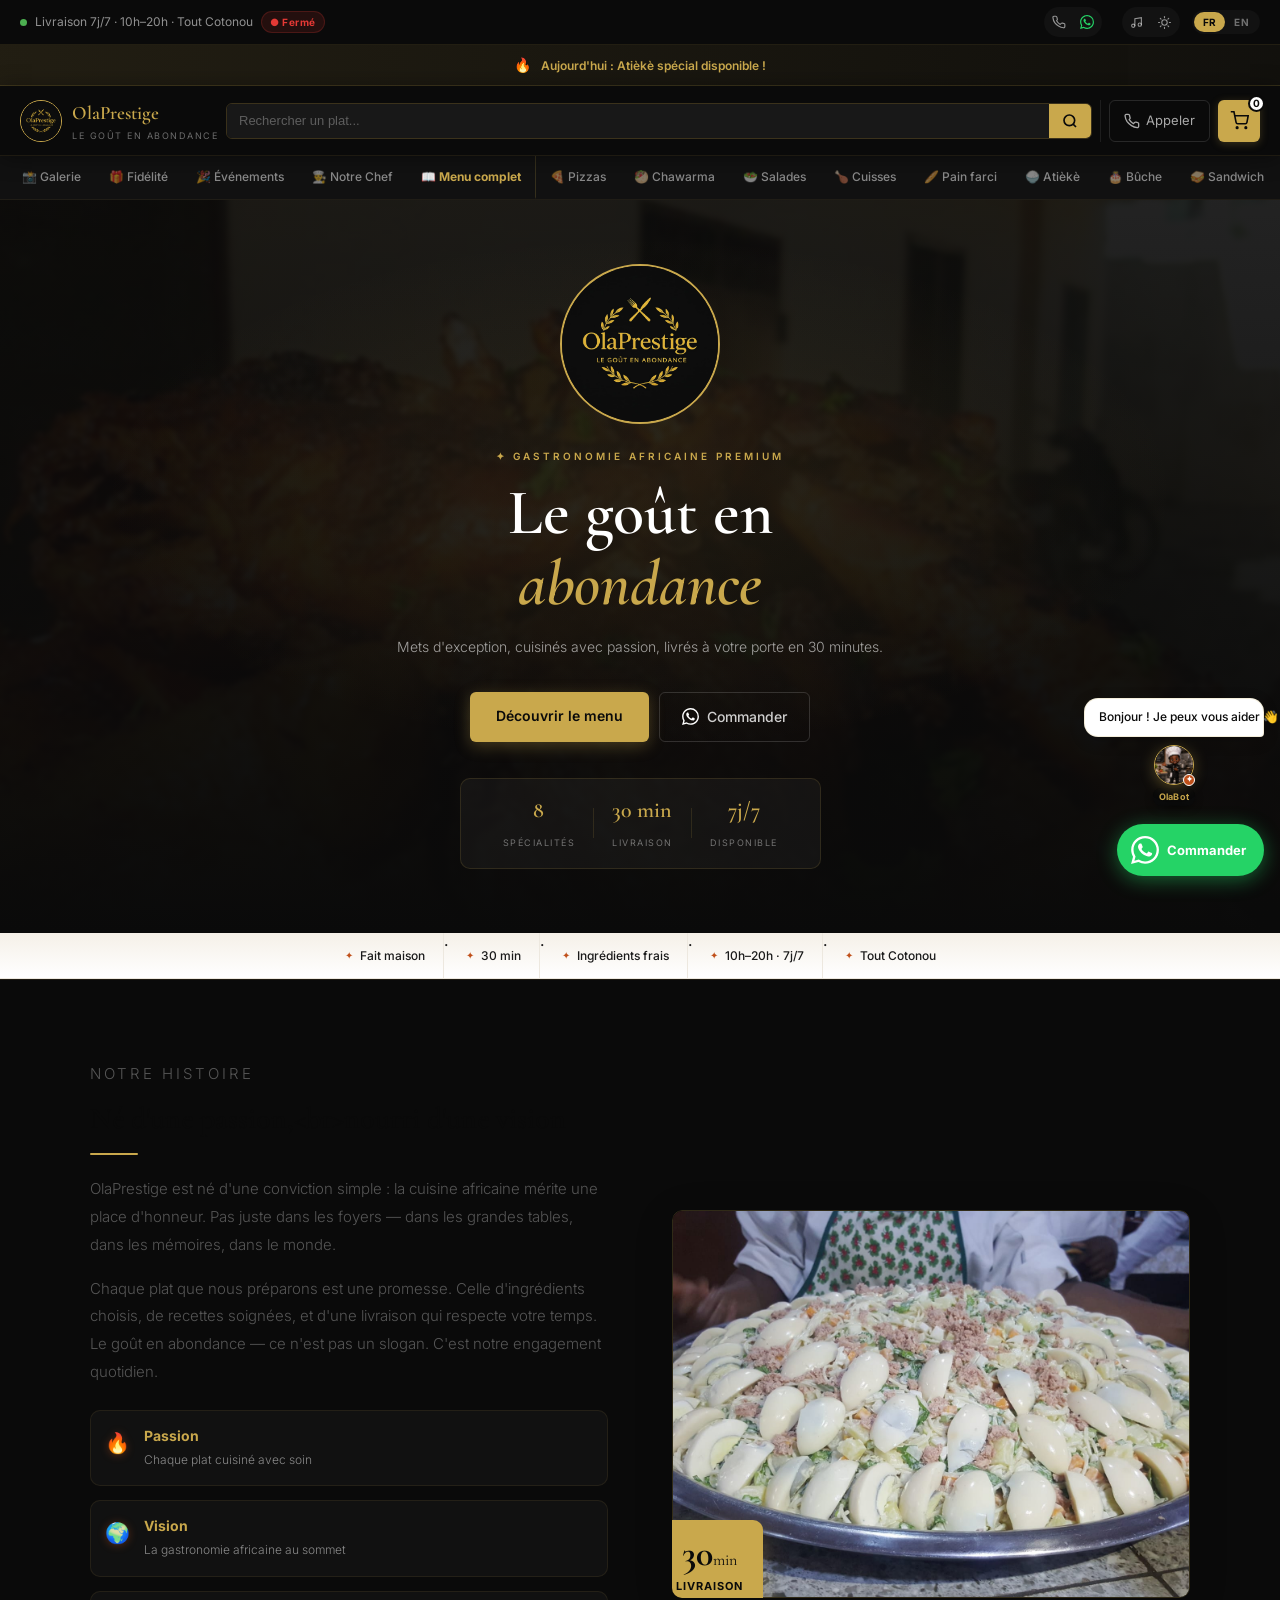
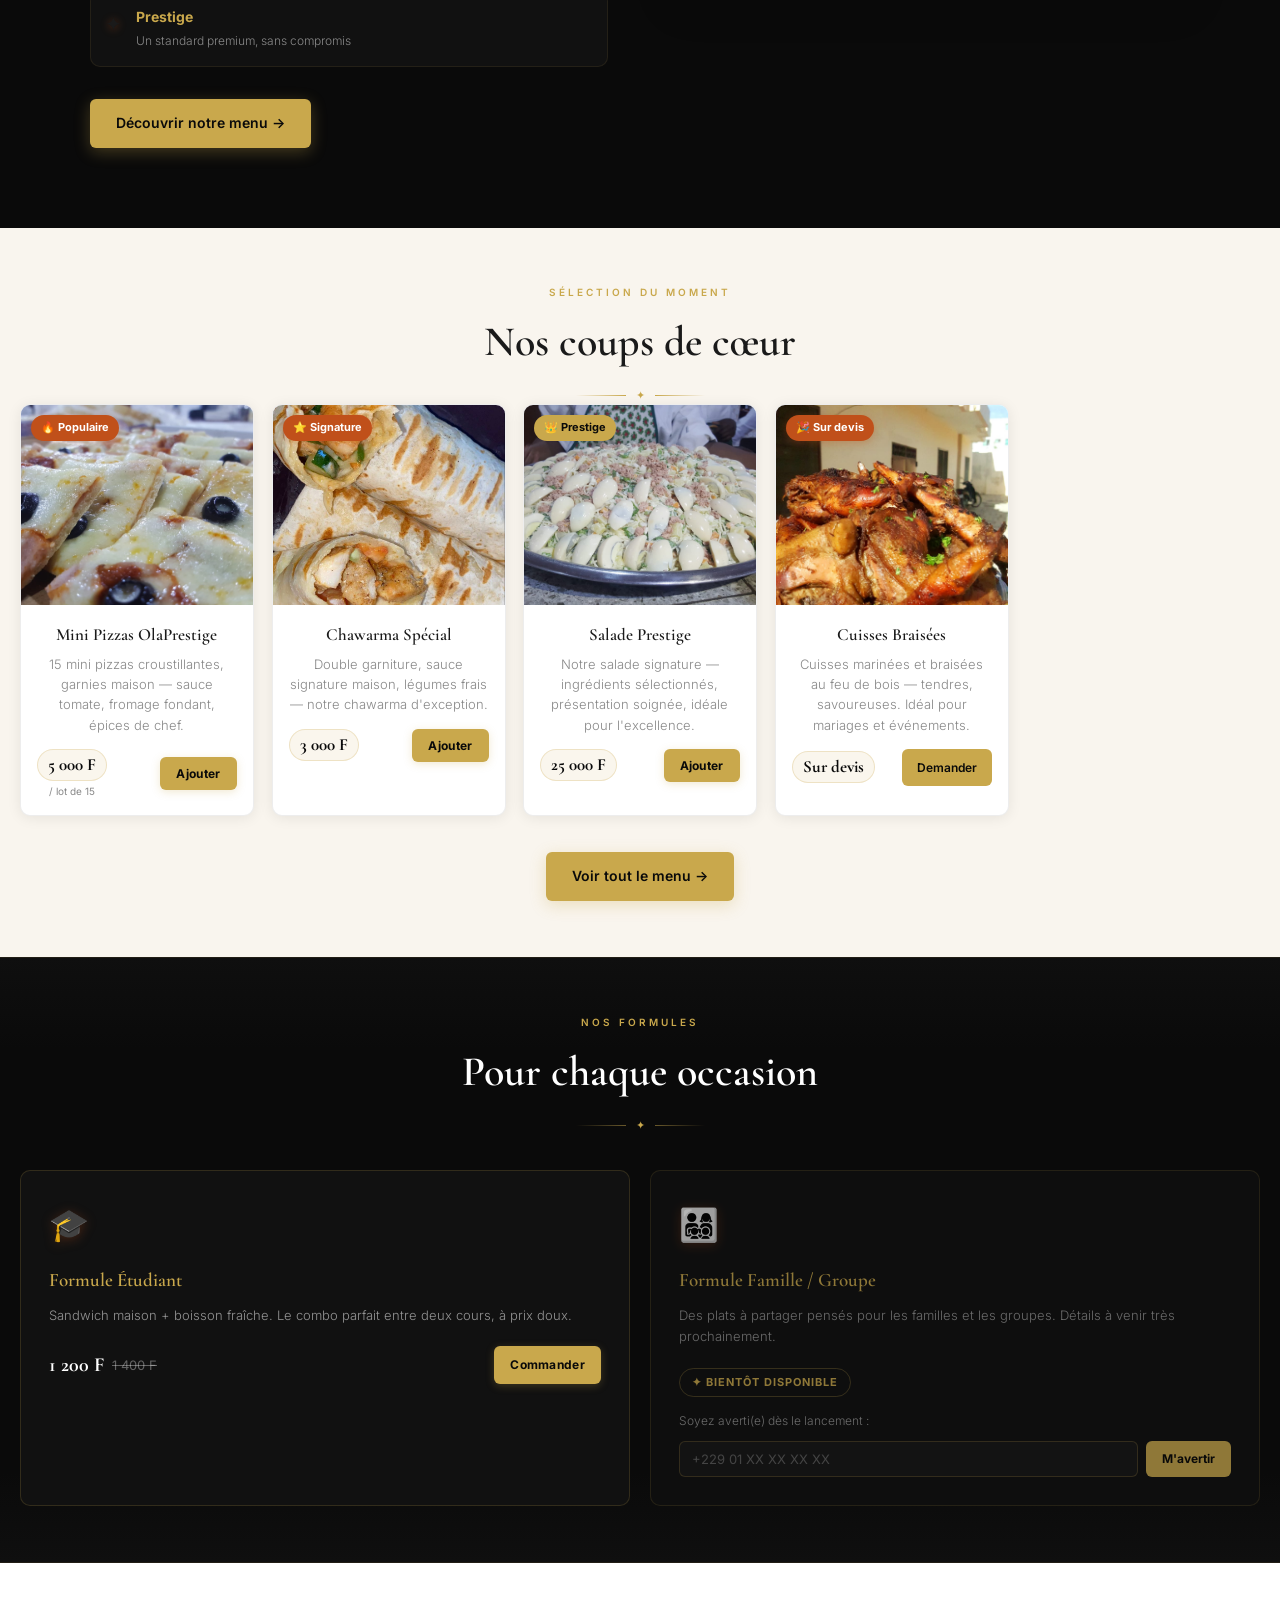
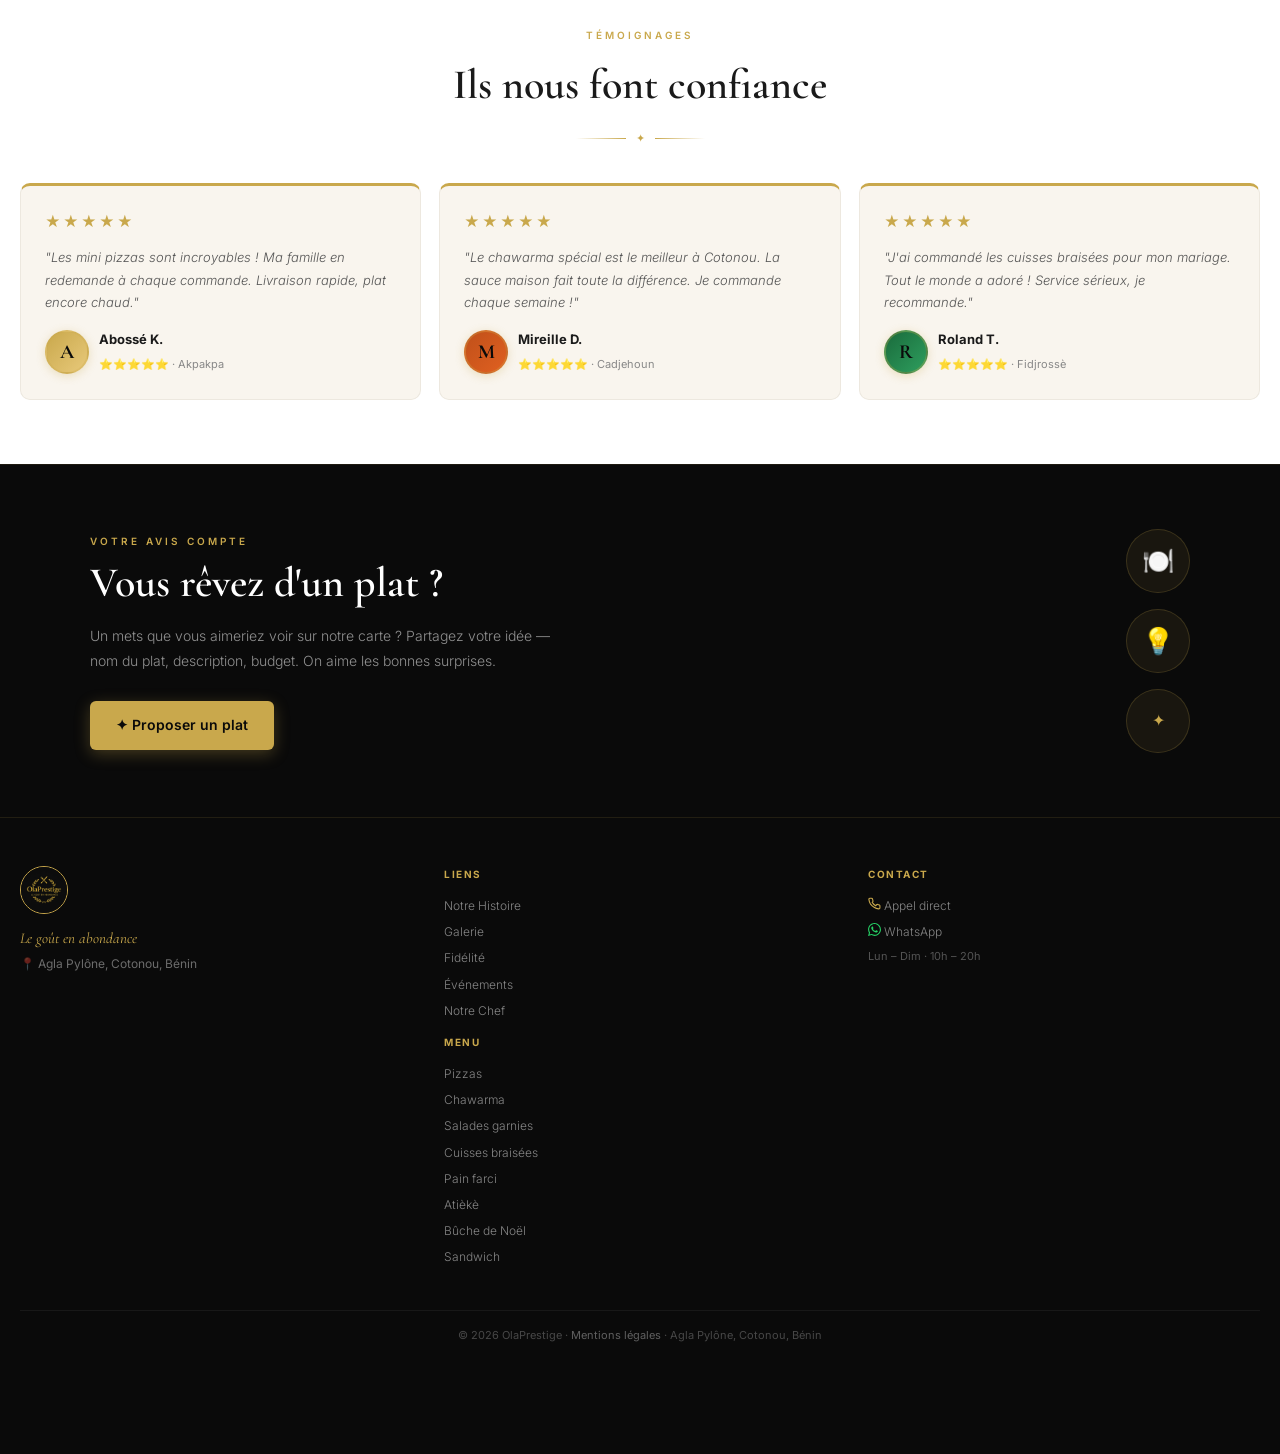
==== commit ca4ed905: "Add files via upload" ====
--- a/index.html
+++ b/index.html
@@ -208,7 +208,7 @@
 <!-- NOTRE HISTOIRE -->
 <section class="hist-sec" id="hist">
   <div class="hist-in">
-    <div class="hist-text">
+    <div class="hist-text reveal-left">
       <p class="cat-ey" data-fr="Notre histoire" data-en="Our story">Notre histoire</p>
       <h2 class="hist-ttl" data-fr="Né d'une passion,<br>nourri d'une vision" data-en="Born from passion,<br>nurtured by a vision">Né d'une passion,<br>nourri d'une vision</h2>
       <div class="hist-divider"></div>
@@ -239,7 +239,7 @@
       </div>
       <a href="menu.html" class="btn-gold" data-fr="Découvrir notre menu →" data-en="Explore our menu →">Découvrir notre menu →</a>
     </div>
-    <div class="hist-img-wrap">
+    <div class="hist-img-wrap reveal-right">
       <img src="assets/img/salades/IMG-20260317-WA0053.jpg" alt="Plat signature OlaPrestige" class="hist-img">
       <div class="hist-img-badge">
         <span class="hist-badge-num">30<small>min</small></span>
@@ -406,13 +406,13 @@
 <!-- SUGGESTION ACCUEIL -->
 <section class="suggest-home">
   <div class="suggest-home-in">
-    <div class="suggest-home-text">
+    <div class="suggest-home-text reveal-left">
       <p class="cat-ey" data-fr="Votre avis compte" data-en="Your opinion matters">Votre avis compte</p>
       <h2 class="suggest-home-ttl" data-fr="Vous rêvez d'un plat ?" data-en="Dreaming of a dish?">Vous rêvez d'un plat ?</h2>
       <p class="suggest-home-sub" data-fr="Un mets que vous aimeriez voir sur notre carte ? Partagez votre idée — nom du plat, description, budget. On aime les bonnes surprises." data-en="A dish you'd love to see on our menu? Share your idea — dish name, description, budget. We love good surprises.">Un mets que vous aimeriez voir sur notre carte ? Partagez votre idée — nom du plat, description, budget. On aime les bonnes surprises.</p>
       <a href="menu.html#suggest" class="btn-gold suggest-home-btn" data-fr="✦ Proposer un plat" data-en="✦ Suggest a dish">✦ Proposer un plat</a>
     </div>
-    <div class="suggest-home-icons">
+    <div class="suggest-home-icons reveal-right">
       <div class="sug-icon">🍽️</div>
       <div class="sug-icon">💡</div>
       <div class="sug-icon">✦</div>
--- a/style.css
+++ b/style.css
@@ -6,7 +6,7 @@
   overflow-x:hidden;
 }
 html { scroll-behavior:smooth; }
-body { font-family:'Inter',sans-serif; background:#0A0A0A; color:#1A1A1A; line-height:1.6; position:relative; }
+body { font-family:'Inter','Segoe UI',Roboto,-apple-system,BlinkMacSystemFont,sans-serif; background:#0A0A0A; color:#1A1A1A; line-height:1.6; position:relative; }
 a { text-decoration:none; color:inherit; }
 img { max-width:100%; display:block; }
 button { cursor:pointer; font-family:inherit; border:none; outline:none; }
@@ -108,7 +108,7 @@
   width:42px; height:42px; border-radius:50%;
   object-fit:cover; border:1.5px solid var(--or);
 }
-.logo-nm { font-family:'Cormorant Garamond',serif; font-size:19px; font-weight:600; color:var(--or); }
+.logo-nm { font-family:'Cormorant Garamond',Georgia,'Times New Roman',serif; font-size:19px; font-weight:600; color:var(--or); }
 .logo-tg { font-size:9px; color:rgba(255,255,255,0.4); text-transform:uppercase; letter-spacing:1.5px; }
 .srch-w {
   flex:1; min-width:0;
@@ -298,7 +298,7 @@
     position:fixed;
     top:38px; left:24px;
     z-index:99998;
-    font-family:'Cormorant Garamond',serif;
+    font-family:'Cormorant Garamond',Georgia,'Times New Roman',serif;
     font-size:22px;
     color:var(--or);
     font-weight:600;
@@ -347,7 +347,7 @@
   margin-bottom:14px;
 }
 .hero-ttl {
-  font-family:'Cormorant Garamond',serif;
+  font-family:'Cormorant Garamond',Georgia,'Times New Roman',serif;
   font-size:clamp(34px,7vw,64px);
   color:var(--blanc); line-height:1.1;
   font-weight:600; margin-bottom:16px;
@@ -383,7 +383,7 @@
   border-radius:var(--r); padding:14px 24px;
 }
 .h-stat { text-align:center; padding:0 18px; }
-.h-stat strong { display:block; font-family:'Cormorant Garamond',serif; font-size:22px; color:var(--or); font-weight:600; }
+.h-stat strong { display:block; font-family:'Cormorant Garamond',Georgia,'Times New Roman',serif; font-size:22px; color:var(--or); font-weight:600; }
 .h-stat span { font-size:9px; color:rgba(255,255,255,0.4); text-transform:uppercase; letter-spacing:1.5px; }
 .h-sep { width:1px; height:30px; background:rgba(201,168,76,0.15); }
 
@@ -418,7 +418,7 @@
 .cat-hd { text-align:center; margin-bottom:44px; max-width:1280px; margin-left:auto; margin-right:auto; }
 .cat-ey { font-size:10px; color:var(--or); text-transform:uppercase; letter-spacing:3px; font-weight:600; margin-bottom:8px; }
 .cat-ttl {
-  font-family:'Cormorant Garamond',serif;
+  font-family:'Cormorant Garamond',Georgia,'Times New Roman',serif;
   font-size:clamp(28px,5vw,42px); color:#1A1A1A;
   font-weight:600; margin-bottom:12px;
 }
@@ -440,7 +440,7 @@
   border-bottom:1px solid rgba(201,168,76,0.2);
 }
 .p-sec-nm {
-  font-family:'Cormorant Garamond',serif;
+  font-family:'Cormorant Garamond',Georgia,'Times New Roman',serif;
   font-size:21px; font-weight:600; color:#1A1A1A;
 }
 .p-tag {
@@ -464,22 +464,41 @@
   border-radius:var(--r);
   border:1px solid rgba(0,0,0,0.07);
   overflow:hidden;
+  position:relative;
   box-shadow:0 2px 14px rgba(0,0,0,0.08);
-  transition:transform var(--t), box-shadow var(--t);
-  opacity:0; transform:translateY(16px);
-}
-.p-card.vis { opacity:1; transform:translateY(0); transition:opacity 0.4s, transform 0.4s, box-shadow var(--t); }
-.p-card:hover { transform:translateY(-4px); box-shadow:0 8px 32px rgba(0,0,0,0.14); }
-.p-card.vis:hover { transform:translateY(-4px); }
+  transition:transform 0.35s cubic-bezier(.22,1,.36,1), box-shadow 0.35s cubic-bezier(.22,1,.36,1);
+  opacity:0; transform:translateY(24px) scale(0.98);
+  will-change:transform;
+}
+.p-card.vis {
+  opacity:1; transform:translateY(0) scale(1);
+  transition:opacity 0.6s cubic-bezier(.22,1,.36,1), transform 0.6s cubic-bezier(.22,1,.36,1), box-shadow 0.35s ease;
+}
+.p-card:hover {
+  transform:translateY(-6px) scale(1.015);
+  box-shadow:0 16px 40px rgba(0,0,0,0.16);
+}
+.p-card.vis:hover { transform:translateY(-6px) scale(1.015); }
+
+/* Effet de brillance qui traverse la carte au survol */
+.p-card::before {
+  content:'';
+  position:absolute; top:0; left:-120%;
+  width:60%; height:100%;
+  background:linear-gradient(115deg, transparent 0%, rgba(255,255,255,0.35) 45%, transparent 90%);
+  z-index:2; pointer-events:none;
+  transition:left 0.65s ease;
+}
+.p-card:hover::before { left:140%; }
 
 .card-img {
   position:relative; height:200px; overflow:hidden;
 }
 .card-img img {
   width:100%; height:100%; object-fit:cover;
-  transition:transform 0.4s;
-}
-.p-card:hover .card-img img { transform:scale(1.05); }
+  transition:transform 0.5s cubic-bezier(.22,1,.36,1);
+}
+.p-card:hover .card-img img { transform:scale(1.08); }
 .card-bdg {
   position:absolute; top:10px; left:10px;
   background:var(--braise); color:var(--blanc);
@@ -491,14 +510,14 @@
 
 .card-bd { padding:16px; }
 .card-nm {
-  font-family:'Cormorant Garamond',serif;
+  font-family:'Cormorant Garamond',Georgia,'Times New Roman',serif;
   font-size:17px; font-weight:600; color:#1A1A1A;
   margin-bottom:6px;
 }
 .card-ds { font-size:13px; color:var(--gris); line-height:1.55; margin-bottom:14px; font-weight:300; }
 .card-ft { display:flex; align-items:center; justify-content:space-between; gap:8px; }
 .card-pr {
-  font-family:'Cormorant Garamond',serif;
+  font-family:'Cormorant Garamond',Georgia,'Times New Roman',serif;
   font-size:17px; font-weight:700;
   color:var(--noir);
   background:rgba(201,168,76,0.1);
@@ -552,7 +571,7 @@
   width:36px; height:36px; border-radius:50%;
   background:var(--noir); color:var(--or);
   display:flex; align-items:center; justify-content:center;
-  font-family:'Cormorant Garamond',serif;
+  font-family:'Cormorant Garamond',Georgia,'Times New Roman',serif;
   font-size:16px; font-weight:600; flex-shrink:0;
 }
 .avis-auth strong { display:block; font-size:13px; color:#1A1A1A; }
@@ -561,7 +580,7 @@
 /* ═══════════ COMMENT COMMANDER ═══════════ */
 .how { background:var(--noir); padding:64px 20px; text-align:center; border-top:1px solid rgba(201,168,76,0.1); }
 .how-ey { font-size:10px; color:var(--or); text-transform:uppercase; letter-spacing:3px; font-weight:600; margin-bottom:8px; }
-.how-ttl { font-family:'Cormorant Garamond',serif; font-size:clamp(24px,4vw,38px); color:var(--blanc); font-weight:600; margin-bottom:12px; }
+.how-ttl { font-family:'Cormorant Garamond',Georgia,'Times New Roman',serif; font-size:clamp(24px,4vw,38px); color:var(--blanc); font-weight:600; margin-bottom:12px; }
 .how-div { display:flex; align-items:center; justify-content:center; gap:10px; margin-bottom:40px; }
 .how-div::before, .how-div::after { content:''; display:block; height:1px; width:40px; background:rgba(201,168,76,0.3); }
 .how-div span { color:rgba(201,168,76,0.5); font-size:10px; }
@@ -578,7 +597,7 @@
 .step:last-child { border-right:none; }
 .step:hover { background:var(--noir3); }
 .step-n {
-  font-family:'Cormorant Garamond',serif;
+  font-family:'Cormorant Garamond',Georgia,'Times New Roman',serif;
   font-size:30px; color:rgba(192,80,26,0.35); font-weight:600;
   margin-bottom:10px; transition:color var(--t);
 }
@@ -593,7 +612,7 @@
   gap:32px; max-width:1280px; margin:0 auto 36px;
 }
 .ftr-logo { width:48px; height:48px; border-radius:50%; border:1.5px solid var(--or); object-fit:cover; margin-bottom:12px; }
-.ftr-tag { font-family:'Cormorant Garamond',serif; font-size:15px; color:var(--or); margin-bottom:4px; font-style:italic; }
+.ftr-tag { font-family:'Cormorant Garamond',Georgia,'Times New Roman',serif; font-size:15px; color:var(--or); margin-bottom:4px; font-style:italic; }
 .ftr-addr { font-size:12px; color:rgba(255,255,255,0.4); }
 .ftr-col h5 { font-size:10px; font-weight:700; color:var(--or); text-transform:uppercase; letter-spacing:1.5px; margin-bottom:14px; }
 .ftr-col a { display:block; font-size:12px; color:rgba(255,255,255,0.5); margin-bottom:7px; transition:color var(--t); font-weight:300; }
@@ -629,20 +648,20 @@
   background:var(--noir);
   flex-shrink:0;
 }
-.cart-hd h3 { font-family:'Cormorant Garamond',serif; font-size:17px; color:var(--or); font-weight:600; }
+.cart-hd h3 { font-family:'Cormorant Garamond',Georgia,'Times New Roman',serif; font-size:17px; color:var(--or); font-weight:600; }
 .cart-x { background:none; color:rgba(255,255,255,0.7); font-size:19px; width:30px; height:30px; display:flex; align-items:center; justify-content:center; border-radius:50%; transition:background var(--t); }
 .cart-x:hover { background:rgba(255,255,255,0.1); color:var(--blanc); }
 
 .cart-bd { flex:1; overflow-y:auto; -webkit-overflow-scrolling:touch; padding:14px; }
 .cart-empty { text-align:center; padding:48px 20px; }
-.cart-empty p { font-family:'Cormorant Garamond',serif; font-size:17px; color:var(--gris); margin-bottom:5px; }
+.cart-empty p { font-family:'Cormorant Garamond',Georgia,'Times New Roman',serif; font-size:17px; color:var(--gris); margin-bottom:5px; }
 .cart-empty small { font-size:12px; color:#ccc; }
 
 .c-item { display:flex; gap:10px; align-items:flex-start; padding:12px 0; border-bottom:1px solid #f2f2f2; }
 .c-item-img { width:56px; height:56px; border-radius:var(--rsm); object-fit:cover; flex-shrink:0; }
 .c-item-inf { flex:1; }
 .c-item-nm { font-size:13px; font-weight:600; color:#1A1A1A; margin-bottom:3px; }
-.c-item-pr { font-size:14px; font-weight:700; color:#1A1A1A; font-family:'Cormorant Garamond',serif; }
+.c-item-pr { font-size:14px; font-weight:700; color:#1A1A1A; font-family:'Cormorant Garamond',Georgia,'Times New Roman',serif; }
 .c-item-qty { display:flex; align-items:center; gap:7px; margin-top:7px; }
 .qty-b {
   width:26px; height:26px; border-radius:50%;
@@ -692,13 +711,13 @@
   padding:18px 22px; background:var(--noir);
   border-radius:var(--r) var(--r) 0 0; flex-shrink:0;
 }
-.modal-hd h3 { font-family:'Cormorant Garamond',serif; font-size:18px; color:var(--or); font-weight:600; }
+.modal-hd h3 { font-family:'Cormorant Garamond',Georgia,'Times New Roman',serif; font-size:18px; color:var(--or); font-weight:600; }
 .modal-x { background:none; color:rgba(255,255,255,0.6); font-size:18px; width:30px; height:30px; display:flex; align-items:center; justify-content:center; border-radius:50%; transition:background var(--t); }
 .modal-x:hover { background:rgba(255,255,255,0.1); color:var(--blanc); }
 .modal-bd { padding:22px; }
 .m-sum { background:var(--ivoire); border-radius:var(--rsm); padding:13px; margin-bottom:18px; border-left:3px solid var(--or); font-size:13px; }
 .m-row { display:flex; justify-content:space-between; padding:3px 0; color:#555; }
-.m-tot { display:flex; justify-content:space-between; padding-top:7px; margin-top:7px; border-top:1px dashed #EDE8DF; font-weight:700; color:#1A1A1A; font-family:'Cormorant Garamond',serif; font-size:15px; }
+.m-tot { display:flex; justify-content:space-between; padding-top:7px; margin-top:7px; border-top:1px dashed #EDE8DF; font-weight:700; color:#1A1A1A; font-family:'Cormorant Garamond',Georgia,'Times New Roman',serif; font-size:15px; }
 .fg { margin-bottom:14px; }
 .fg label { display:block; font-size:11px; font-weight:600; color:#1A1A1A; margin-bottom:5px; text-transform:uppercase; letter-spacing:0.3px; }
 .fg input, .fg textarea {
@@ -825,12 +844,12 @@
 .form-card:hover { border-color:rgba(201,168,76,0.4); transform:translateY(-3px); }
 .form-card-soon { opacity:0.7; }
 .form-card-icon { font-size:32px; margin-bottom:14px; }
-.form-card-ttl { font-family:'Cormorant Garamond',serif; font-size:19px; color:var(--or); font-weight:600; margin-bottom:10px; }
+.form-card-ttl { font-family:'Cormorant Garamond',Georgia,'Times New Roman',serif; font-size:19px; color:var(--or); font-weight:600; margin-bottom:10px; }
 .form-card-icon { filter:drop-shadow(0 2px 6px rgba(192,80,26,0.3)); }
 .form-card-ds { font-size:13px; color:rgba(255,255,255,0.55); line-height:1.65; margin-bottom:20px; font-weight:300; }
 .form-card-ft { display:flex; align-items:center; justify-content:space-between; gap:10px; flex-wrap:wrap; }
 .form-card-price { display:flex; align-items:center; gap:8px; }
-.form-price-now { font-family:'Cormorant Garamond',serif; font-size:20px; font-weight:700; color:var(--blanc); }
+.form-price-now { font-family:'Cormorant Garamond',Georgia,'Times New Roman',serif; font-size:20px; font-weight:700; color:var(--blanc); }
 .form-price-old { font-size:13px; color:rgba(255,255,255,0.35); text-decoration:line-through; }
 .form-soon-badge {
   font-size:11px; font-weight:700; letter-spacing:1px; text-transform:uppercase;
@@ -858,7 +877,7 @@
 }
 .menu-banner-in { max-width:680px; margin:0 auto; }
 .menu-banner-ttl {
-  font-family:'Cormorant Garamond',serif;
+  font-family:'Cormorant Garamond',Georgia,'Times New Roman',serif;
   font-size:clamp(32px,6vw,52px);
   color:var(--blanc); font-weight:600;
   margin:10px 0 12px;
@@ -898,7 +917,7 @@
 }
 .hist-banner-in { max-width:680px; margin:0 auto; }
 .hist-banner-ttl {
-  font-family:'Cormorant Garamond',serif;
+  font-family:'Cormorant Garamond',Georgia,'Times New Roman',serif;
   font-size:clamp(36px,6vw,58px);
   color:var(--blanc); font-weight:600;
   margin:10px 0;
@@ -935,13 +954,13 @@
 
 .hist-text { padding:8px 0; }
 .hist-num {
-  font-family:'Cormorant Garamond',serif;
+  font-family:'Cormorant Garamond',Georgia,'Times New Roman',serif;
   font-size:52px; color:rgba(201,168,76,0.18);
   font-weight:700; line-height:1;
   display:block; margin-bottom:12px;
 }
 .hist-text h2 {
-  font-family:'Cormorant Garamond',serif;
+  font-family:'Cormorant Garamond',Georgia,'Times New Roman',serif;
   font-size:clamp(22px,3.5vw,30px);
   color:var(--noir); font-weight:600;
   line-height:1.25; margin-bottom:16px;
@@ -1408,7 +1427,7 @@
   margin-bottom:40px;
 }
 .legal-h2 {
-  font-family:'Cormorant Garamond',serif;
+  font-family:'Cormorant Garamond',Georgia,'Times New Roman',serif;
   font-size:20px;
   color:var(--noir);
   font-weight:600;
@@ -1501,7 +1520,7 @@
 }
 .suggest-home-text { flex:1; }
 .suggest-home-ttl {
-  font-family:'Cormorant Garamond',serif;
+  font-family:'Cormorant Garamond',Georgia,'Times New Roman',serif;
   font-size:clamp(28px,4vw,42px);
   color:var(--blanc); font-weight:600;
   line-height:1.15; margin:10px 0 16px;
@@ -1551,7 +1570,7 @@
 }
 .gal-banner-in { max-width:800px; margin:0 auto; }
 .gal-banner-ttl {
-  font-family:'Cormorant Garamond',serif;
+  font-family:'Cormorant Garamond',Georgia,'Times New Roman',serif;
   font-size:clamp(32px,6vw,52px);
   color:var(--blanc); font-weight:600;
   margin:10px 0 14px;
@@ -1618,7 +1637,7 @@
 }
 .gal-item:hover .gal-overlay { opacity:1; }
 .gal-name {
-  font-family:'Cormorant Garamond',serif;
+  font-family:'Cormorant Garamond',Georgia,'Times New Roman',serif;
   font-size:16px; color:var(--blanc);
   font-weight:600; margin-bottom:4px;
 }
@@ -1637,7 +1656,7 @@
   max-width:1280px; margin:0 auto;
 }
 .gal-cta p {
-  font-family:'Cormorant Garamond',serif;
+  font-family:'Cormorant Garamond',Georgia,'Times New Roman',serif;
   font-size:22px; color:rgba(255,255,255,0.7);
   margin-bottom:20px;
 }
@@ -1666,7 +1685,7 @@
   flex-wrap:wrap; justify-content:center;
 }
 .lb-name {
-  font-family:'Cormorant Garamond',serif;
+  font-family:'Cormorant Garamond',Georgia,'Times New Roman',serif;
   font-size:20px; color:var(--blanc); font-weight:600;
 }
 .lb-price { font-size:15px; color:var(--or); font-weight:700; }
@@ -1706,7 +1725,7 @@
   background:linear-gradient(135deg, var(--or) 0%, var(--or-lt) 100%);
   color:var(--noir);
   display:flex; align-items:center; justify-content:center;
-  font-family:'Cormorant Garamond',serif;
+  font-family:'Cormorant Garamond',Georgia,'Times New Roman',serif;
   font-size:20px; font-weight:700; flex-shrink:0;
   box-shadow:0 2px 10px rgba(201,168,76,0.3);
   border:2px solid rgba(201,168,76,0.3);
@@ -1755,7 +1774,7 @@
   background:rgba(0,0,0,0.25);
   padding:3px 10px; border-radius:20px;
   font-size:12px; font-weight:700;
-  letter-spacing:1px; font-family:'Cormorant Garamond',serif;
+  letter-spacing:1px; font-family:'Cormorant Garamond',Georgia,'Times New Roman',serif;
   font-size:14px;
 }
 
@@ -1822,7 +1841,7 @@
 }
 .evt-hero-in { position:relative; z-index:1; max-width:640px; }
 .evt-hero-ttl {
-  font-family:'Cormorant Garamond',serif;
+  font-family:'Cormorant Garamond',Georgia,'Times New Roman',serif;
   font-size:clamp(28px,5vw,46px);
   color:var(--blanc); font-weight:600;
   line-height:1.2; margin:12px 0 18px;
@@ -1848,7 +1867,7 @@
 }
 .evt-card:hover { transform:translateY(-4px); box-shadow:var(--sh-lg); }
 .evt-card-icon { font-size:32px; margin-bottom:14px; }
-.evt-card h3 { font-family:'Cormorant Garamond',serif; font-size:18px; color:var(--noir); font-weight:600; margin-bottom:10px; }
+.evt-card h3 { font-family:'Cormorant Garamond',Georgia,'Times New Roman',serif; font-size:18px; color:var(--noir); font-weight:600; margin-bottom:10px; }
 .evt-card p { font-size:13px; color:var(--gris); line-height:1.65; font-weight:300; }
 
 /* Comment ça marche */
@@ -1867,7 +1886,7 @@
 .evt-step:last-child { border-right:none; }
 .evt-step:hover { background:var(--noir3); }
 .evt-step-n {
-  font-family:'Cormorant Garamond',serif;
+  font-family:'Cormorant Garamond',Georgia,'Times New Roman',serif;
   font-size:30px; color:rgba(201,168,76,0.3); font-weight:600;
   margin-bottom:10px;
 }
@@ -1927,7 +1946,7 @@
   animation:glow-hero 3.5s ease-in-out infinite alternate;
 }
 .chef-hero-ttl {
-  font-family:'Cormorant Garamond',serif;
+  font-family:'Cormorant Garamond',Georgia,'Times New Roman',serif;
   font-size:clamp(34px,6vw,54px);
   color:var(--blanc); font-weight:600;
   margin:12px 0 14px;
@@ -1959,7 +1978,7 @@
 }
 .chef-val-card:hover { border-color:rgba(201,168,76,0.4); transform:translateY(-4px); }
 .chef-val-icon { font-size:30px; margin-bottom:14px; }
-.chef-val-card h3 { font-family:'Cormorant Garamond',serif; font-size:18px; color:var(--or); font-weight:600; margin-bottom:10px; }
+.chef-val-card h3 { font-family:'Cormorant Garamond',Georgia,'Times New Roman',serif; font-size:18px; color:var(--or); font-weight:600; margin-bottom:10px; }
 .chef-val-card p { font-size:13px; color:rgba(255,255,255,0.55); line-height:1.65; font-weight:300; }
 
 /* Ingrédient secret */
@@ -1977,7 +1996,7 @@
   text-transform:uppercase; letter-spacing:2px; margin-bottom:8px;
 }
 .chef-secret-word {
-  font-family:'Cormorant Garamond',serif;
+  font-family:'Cormorant Garamond',Georgia,'Times New Roman',serif;
   font-size:40px; color:var(--noir); font-weight:700;
   margin-bottom:14px; font-style:italic;
 }
@@ -1993,7 +2012,7 @@
   border-top:1px solid rgba(201,168,76,0.1);
 }
 .chef-cta-text {
-  font-family:'Cormorant Garamond',serif;
+  font-family:'Cormorant Garamond',Georgia,'Times New Roman',serif;
   font-size:24px; color:var(--blanc);
   margin-bottom:24px; font-style:italic;
 }
@@ -2075,7 +2094,7 @@
 .zone-info strong { font-size:14px; color:var(--noir); font-weight:600; }
 
 .zone-price {
-  font-family:'Cormorant Garamond',serif;
+  font-family:'Cormorant Garamond',Georgia,'Times New Roman',serif;
   font-size:18px; font-weight:700; color:var(--noir);
   white-space:nowrap; flex-shrink:0; margin-left:12px;
 }
@@ -2174,7 +2193,7 @@
   border-radius:50%; font-size:26px; font-weight:700;
 }
 .suggest-success h3 {
-  font-family:'Cormorant Garamond',serif;
+  font-family:'Cormorant Garamond',Georgia,'Times New Roman',serif;
   font-size:20px; color:var(--noir); font-weight:600;
   margin-bottom:10px;
 }
@@ -2208,7 +2227,7 @@
 }
 .recap-banner-in { max-width:600px; margin:0 auto; }
 .recap-banner-ttl {
-  font-family:'Cormorant Garamond',serif;
+  font-family:'Cormorant Garamond',Georgia,'Times New Roman',serif;
   font-size:clamp(28px,5vw,42px);
   color:var(--blanc); font-weight:600;
   margin:10px 0 12px;
@@ -2226,7 +2245,7 @@
 }
 
 .recap-h2 {
-  font-family:'Cormorant Garamond',serif;
+  font-family:'Cormorant Garamond',Georgia,'Times New Roman',serif;
   font-size:20px; color:var(--noir); font-weight:600;
   margin-bottom:20px; padding-bottom:10px;
   border-bottom:2px solid rgba(201,168,76,0.2);
@@ -2243,7 +2262,7 @@
 .recap-item-info { flex:1; }
 .recap-item-nm { font-size:13px; font-weight:600; color:var(--noir); margin-bottom:6px; }
 .recap-item-qty-wrap { display:flex; align-items:center; gap:8px; }
-.recap-item-price { font-family:'Cormorant Garamond',serif; font-size:16px; font-weight:700; color:var(--noir); flex-shrink:0; }
+.recap-item-price { font-family:'Cormorant Garamond',Georgia,'Times New Roman',serif; font-size:16px; font-weight:700; color:var(--noir); flex-shrink:0; }
 
 .recap-empty {
   display:flex; flex-direction:column; align-items:center; gap:14px;
@@ -2305,7 +2324,7 @@
 }
 .fid-hero-in { max-width:640px; margin:0 auto; }
 .fid-hero-ttl {
-  font-family:'Cormorant Garamond',serif;
+  font-family:'Cormorant Garamond',Georgia,'Times New Roman',serif;
   font-size:clamp(30px,5vw,46px);
   color:var(--blanc); font-weight:600;
   margin:10px 0 16px;
@@ -2329,7 +2348,7 @@
 }
 .fid-card-header { display:flex; align-items:center; gap:14px; margin-bottom:28px; }
 .fid-card-logo { width:44px; height:44px; border-radius:50%; border:1.5px solid var(--or); }
-.fid-card-title { font-family:'Cormorant Garamond',serif; font-size:18px; color:var(--or); font-weight:600; }
+.fid-card-title { font-family:'Cormorant Garamond',Georgia,'Times New Roman',serif; font-size:18px; color:var(--or); font-weight:600; }
 .fid-card-sub { font-size:12px; color:rgba(255,255,255,0.5); }
 
 .fid-stamps { display:flex; gap:10px; justify-content:center; margin-bottom:24px; }
@@ -2339,7 +2358,7 @@
   border:2px dashed rgba(201,168,76,0.3);
   border-radius:50%;
   color:rgba(255,255,255,0.25);
-  font-family:'Cormorant Garamond',serif;
+  font-family:'Cormorant Garamond',Georgia,'Times New Roman',serif;
   font-size:20px; font-weight:700;
 }
 .fid-stamp-gift {
@@ -2375,3 +2394,201 @@
   .fid-stamp { font-size:16px; }
   .fid-stamp-gift { font-size:18px; }
 }
+
+/* ═══════════ REÇU DE COMMANDE VISUEL ═══════════ */
+.receipt-overlay {
+  position:fixed; inset:0; z-index:100000;
+  background:rgba(0,0,0,0.7);
+  display:flex; align-items:center; justify-content:center;
+  padding:20px;
+  opacity:0; pointer-events:none;
+  transition:opacity 0.3s ease;
+}
+.receipt-overlay.open { opacity:1; pointer-events:all; }
+
+.receipt-card {
+  background:var(--blanc);
+  border-radius:16px;
+  width:100%; max-width:380px;
+  max-height:88vh; overflow-y:auto;
+  padding:28px 26px 24px;
+  box-shadow:0 24px 80px rgba(0,0,0,0.4);
+  transform:scale(0.9) translateY(16px);
+  transition:transform 0.35s cubic-bezier(.34,1.56,.64,1);
+  position:relative;
+}
+.receipt-overlay.open .receipt-card { transform:scale(1) translateY(0); }
+
+/* Effet ticket — bords dentelés en haut/bas */
+.receipt-card::before, .receipt-card::after {
+  content:'';
+  position:absolute; left:0; right:0; height:10px;
+  background-image:radial-gradient(circle at 10px 0, transparent 9px, var(--blanc) 9px);
+  background-size:20px 10px;
+  background-repeat:repeat-x;
+}
+.receipt-card::before { top:-1px; }
+.receipt-card::after  { bottom:-1px; transform:rotate(180deg); }
+
+.receipt-header { text-align:center; margin-bottom:18px; }
+.receipt-logo {
+  width:48px; height:48px; border-radius:50%;
+  border:2px solid var(--or); margin:0 auto 8px;
+  object-fit:cover;
+}
+.receipt-brand {
+  font-family:'Cormorant Garamond',Georgia,'Times New Roman',serif;
+  font-size:19px; color:var(--noir); font-weight:700;
+}
+.receipt-tagline { font-size:10px; color:var(--gris); font-style:italic; }
+
+.receipt-check {
+  width:52px; height:52px; margin:0 auto 12px;
+  background:#4caf50; border-radius:50%;
+  display:flex; align-items:center; justify-content:center;
+  color:var(--blanc); font-size:26px; font-weight:700;
+  animation:receipt-pop 0.4s cubic-bezier(.34,1.56,.64,1) 0.15s both;
+}
+@keyframes receipt-pop {
+  0%   { transform:scale(0); }
+  70%  { transform:scale(1.15); }
+  100% { transform:scale(1); }
+}
+.receipt-title {
+  font-family:'Cormorant Garamond',Georgia,'Times New Roman',serif;
+  font-size:19px; color:var(--noir); font-weight:600;
+  text-align:center; margin-bottom:6px;
+}
+.receipt-num { font-size:12px; color:var(--gris); text-align:center; }
+.receipt-num strong { color:var(--noir); font-family:'Cormorant Garamond',Georgia,'Times New Roman',serif; }
+.receipt-date { font-size:11px; color:#bbb; text-align:center; margin-bottom:4px; }
+
+.receipt-divider {
+  border-top:1px dashed #ddd;
+  margin:16px 0;
+}
+
+.receipt-client { display:flex; flex-direction:column; gap:6px; }
+.receipt-client div { display:flex; justify-content:space-between; font-size:12px; }
+.receipt-client span { color:var(--gris); }
+.receipt-client strong { color:var(--noir); font-weight:600; max-width:60%; text-align:right; }
+
+.receipt-items { display:flex; flex-direction:column; gap:8px; }
+.receipt-item { display:flex; justify-content:space-between; font-size:12px; }
+.receipt-item-nm { color:var(--noir); }
+.receipt-item-qty { color:var(--gris); font-size:11px; }
+.receipt-item-pr { font-weight:600; color:var(--noir); flex-shrink:0; }
+
+.receipt-total-row { display:flex; justify-content:space-between; font-size:13px; color:var(--gris); margin-bottom:6px; }
+.receipt-total-main {
+  font-family:'Cormorant Garamond',Georgia,'Times New Roman',serif;
+  font-size:17px; color:var(--noir);
+  padding-top:8px; margin-top:2px;
+  border-top:1px solid #eee;
+}
+
+.receipt-footer-note {
+  background:#fffbf0; border:1px solid rgba(201,168,76,0.25);
+  border-radius:8px; padding:10px 12px;
+  font-size:11px; color:#7a6000;
+  text-align:center; margin:18px 0 16px;
+}
+
+.receipt-wa-btn { width:100%; margin-bottom:10px; }
+.receipt-close-btn {
+  width:100%; background:none; border:1px solid #ddd;
+  color:var(--gris); padding:11px; border-radius:8px;
+  font-size:13px; font-weight:600; cursor:pointer;
+  transition:all var(--t);
+}
+.receipt-close-btn:hover { border-color:var(--noir); color:var(--noir); }
+
+@media (max-width:400px) {
+  .receipt-card { padding:22px 18px 20px; }
+}
+
+/* ═══════════ SÉLECTEUR ACCOMPAGNEMENT POISSON ═══════════ */
+.fish-side-select { margin-bottom:14px; }
+.fish-side-select label {
+  display:block; font-size:11px; font-weight:600;
+  color:var(--noir); margin-bottom:6px;
+  text-transform:uppercase; letter-spacing:0.3px;
+}
+.fish-select {
+  width:100%; padding:9px 12px;
+  border:1px solid #EDE8DF; border-radius:var(--rsm);
+  font-size:13px; font-family:'Inter',sans-serif;
+  background:var(--blanc); color:var(--noir);
+  outline:none; cursor:pointer;
+  transition:border-color var(--t);
+}
+.fish-select:focus { border-color:var(--or); }
+
+/* ═══════════ ZONE LIVRAISON — CARTE SIMPLE ═══════════ */
+.zone-simple-card {
+  background:var(--blanc); border-radius:var(--r);
+  padding:28px 24px; text-align:center;
+  border:1px solid #EDE8DF; border-top:3px solid var(--or);
+}
+.zone-simple-icon { font-size:28px; display:block; margin-bottom:12px; }
+.zone-simple-title {
+  font-family:'Cormorant Garamond',Georgia,'Times New Roman',serif;
+  font-size:18px; color:var(--noir); font-weight:600;
+  margin-bottom:12px;
+}
+.zone-simple-text {
+  font-size:13px; color:var(--gris);
+  line-height:1.75; font-weight:300;
+}
+
+/* ═══════════ TRANSITIONS DE PAGE FLUIDES ═══════════ */
+/* Note : JAMAIS d'animation transform sur body — casse position:fixed des enfants (chef, WhatsApp, panier).
+   On applique le fondu via JS sur un overlay séparé à la place — voir main.js pageFadeIn() */
+@keyframes page-fade-in {
+  from { opacity:0; }
+  to   { opacity:1; }
+}
+#pageFadeOverlay {
+  position:fixed; inset:0; z-index:999998;
+  background:var(--ivoire);
+  pointer-events:none;
+  animation: page-fade-in-reverse 0.35s ease forwards;
+}
+@keyframes page-fade-in-reverse {
+  from { opacity:1; }
+  to   { opacity:0; visibility:hidden; }
+}
+
+/* Overlay de transition sortante — appliqué en JS avant de quitter la page */
+.page-transition-out {
+  position:fixed; inset:0; z-index:999999;
+  background:var(--noir);
+  opacity:0; pointer-events:none;
+  transition:opacity 0.28s ease;
+}
+.page-transition-out.active { opacity:1; pointer-events:all; }
+
+/* ═══════════ ANIMATIONS DE SECTION AU SCROLL (au-delà des cards) ═══════════ */
+.reveal-up {
+  opacity:0; transform:translateY(28px);
+  transition:opacity 0.7s cubic-bezier(.22,1,.36,1), transform 0.7s cubic-bezier(.22,1,.36,1);
+}
+.reveal-up.vis { opacity:1; transform:translateY(0); }
+
+.reveal-left {
+  opacity:0; transform:translateX(-30px);
+  transition:opacity 0.7s cubic-bezier(.22,1,.36,1), transform 0.7s cubic-bezier(.22,1,.36,1);
+}
+.reveal-left.vis { opacity:1; transform:translateX(0); }
+
+.reveal-right {
+  opacity:0; transform:translateX(30px);
+  transition:opacity 0.7s cubic-bezier(.22,1,.36,1), transform 0.7s cubic-bezier(.22,1,.36,1);
+}
+.reveal-right.vis { opacity:1; transform:translateX(0); }
+
+.reveal-scale {
+  opacity:0; transform:scale(0.94);
+  transition:opacity 0.6s cubic-bezier(.22,1,.36,1), transform 0.6s cubic-bezier(.22,1,.36,1);
+}
+.reveal-scale.vis { opacity:1; transform:scale(1); }
